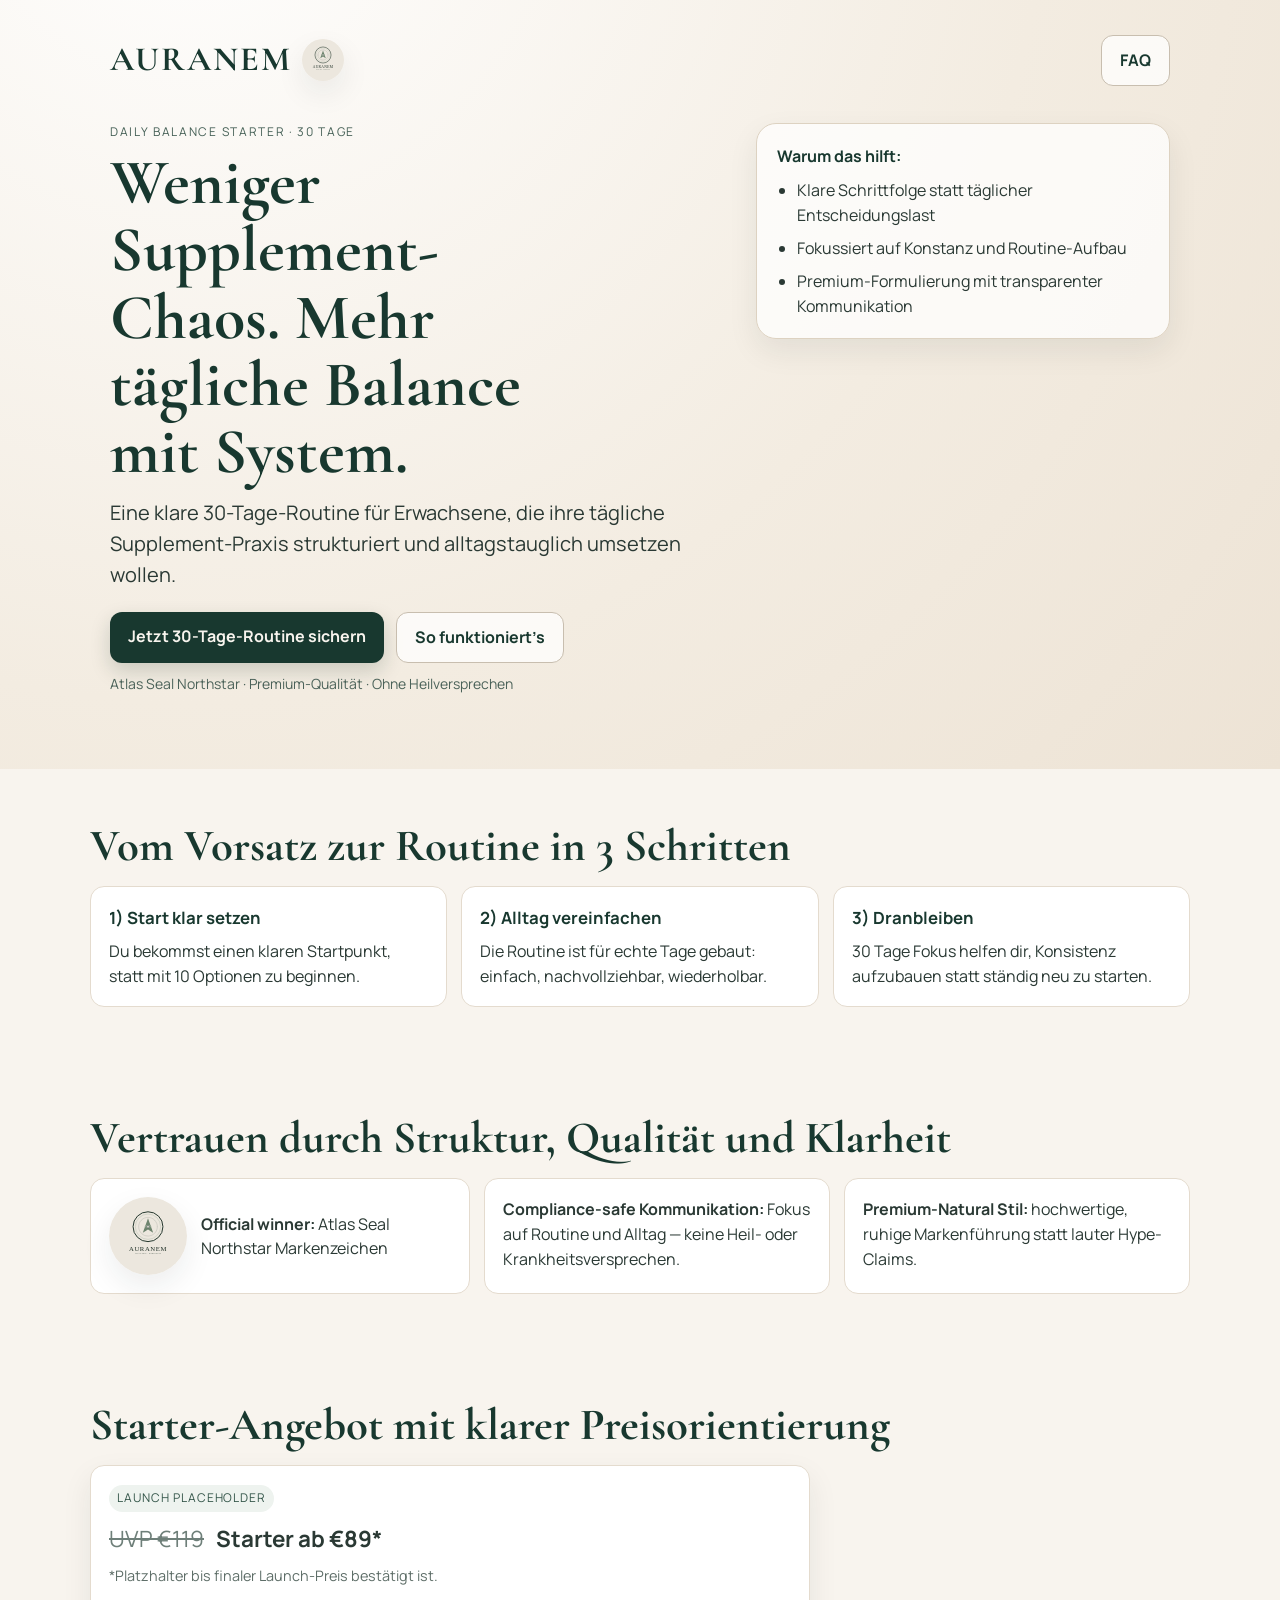
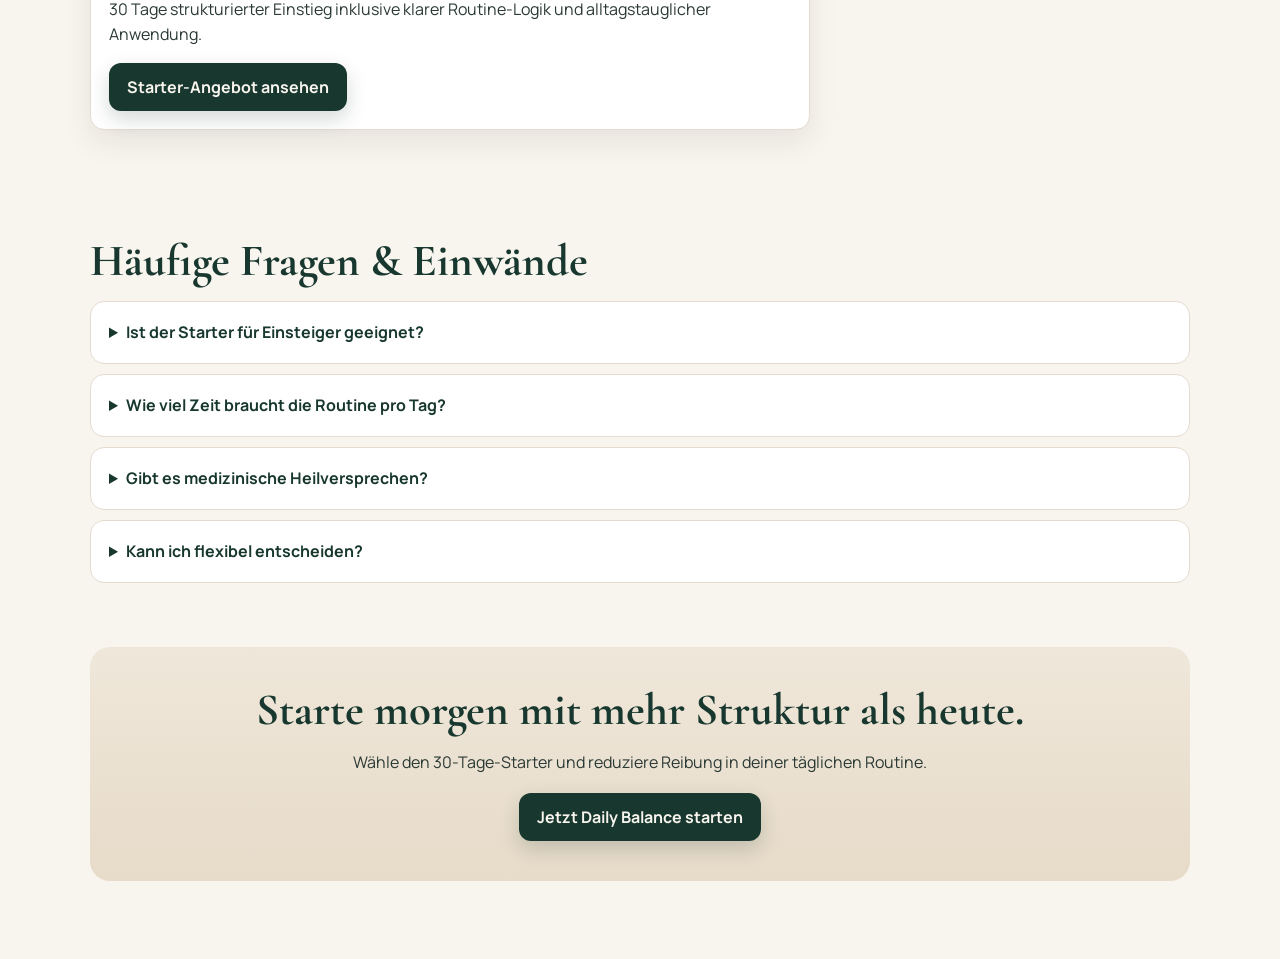
==== auranem/index.html @ 5d4969cb "AURANEM LP v2: conversion-focused redesign, analytics hooks, AB toggles" ====
<!doctype html>
<html lang="de">
<head>
  <meta charset="UTF-8" />
  <meta name="viewport" content="width=device-width, initial-scale=1.0" />
  <title>AURANEM — Daily Balance Starter</title>
  <meta name="description" content="AURANEM Daily Balance Starter: klare 30-Tage-Routine für mehr Konstanz im Alltag — ohne Supplement-Chaos." />
  <link rel="preconnect" href="https://fonts.googleapis.com">
  <link rel="preconnect" href="https://fonts.gstatic.com" crossorigin>
  <link href="https://fonts.googleapis.com/css2?family=Cormorant+Garamond:wght@600;700&family=Manrope:wght@400;500;600;700&display=swap" rel="stylesheet">
  <link rel="stylesheet" href="./styles.css" />
</head>
<body>
  <header class="hero">
    <nav class="nav wrap">
      <div class="brand-row">
        <div class="brand">AURANEM</div>
        <img src="./assets/atlas-seal-northstar.svg" alt="Atlas Seal Northstar Gewinnerlogo" class="winner-logo" width="42" height="42" loading="eager" />
      </div>
      <a class="btn btn-ghost" href="#faq" data-analytics="cta-secondary" data-cta-name="nav_faq">FAQ</a>
    </nav>

    <div class="wrap hero-grid">
      <div>
        <p class="eyebrow">Daily Balance Starter · 30 Tage</p>
        <h1 id="ab-headline">Weniger Supplement-Chaos. Mehr tägliche Balance mit System.</h1>
        <p class="sub">Eine klare 30-Tage-Routine für Erwachsene, die ihre tägliche Supplement-Praxis strukturiert und alltagstauglich umsetzen wollen.</p>

        <div class="cta-row">
          <a class="btn btn-primary" href="#offer" data-analytics="cta-primary" data-cta-name="hero_primary" id="ab-primary-cta">Jetzt 30-Tage-Routine sichern</a>
          <a class="btn btn-ghost" href="#how" data-analytics="cta-secondary" data-cta-name="hero_secondary">So funktioniert’s</a>
        </div>

        <p class="trust-line">Atlas Seal Northstar · Premium-Qualität · Ohne Heilversprechen</p>
      </div>

      <aside class="hero-proof-card">
        <p class="proof-kicker">Warum das hilft:</p>
        <ul>
          <li>Klare Schrittfolge statt täglicher Entscheidungslast</li>
          <li>Fokussiert auf Konstanz und Routine-Aufbau</li>
          <li>Premium-Formulierung mit transparenter Kommunikation</li>
        </ul>
      </aside>
    </div>
  </header>

  <main>
    <section class="section wrap" id="how">
      <h2>Vom Vorsatz zur Routine in 3 Schritten</h2>
      <div class="value-grid">
        <article class="value">
          <h3>1) Start klar setzen</h3>
          <p>Du bekommst einen klaren Startpunkt, statt mit 10 Optionen zu beginnen.</p>
        </article>
        <article class="value">
          <h3>2) Alltag vereinfachen</h3>
          <p>Die Routine ist für echte Tage gebaut: einfach, nachvollziehbar, wiederholbar.</p>
        </article>
        <article class="value">
          <h3>3) Dranbleiben</h3>
          <p>30 Tage Fokus helfen dir, Konsistenz aufzubauen statt ständig neu zu starten.</p>
        </article>
      </div>
    </section>

    <section class="section trust wrap" id="proof">
      <h2>Vertrauen durch Struktur, Qualität und Klarheit</h2>
      <div class="trust-grid">
        <article class="trust-item trust-item-logo">
          <img src="./assets/atlas-seal-northstar.svg" alt="Atlas Seal Northstar Gewinnerlogo" class="winner-logo large" width="78" height="78" loading="lazy" />
          <p><strong>Official winner:</strong> Atlas Seal Northstar Markenzeichen</p>
        </article>
        <article class="trust-item">
          <p><strong>Compliance-safe Kommunikation:</strong> Fokus auf Routine und Alltag — keine Heil- oder Krankheitsversprechen.</p>
        </article>
        <article class="trust-item">
          <p><strong>Premium-Natural Stil:</strong> hochwertige, ruhige Markenführung statt lauter Hype-Claims.</p>
        </article>
      </div>
    </section>

    <section class="section offer wrap" id="offer">
      <h2>Starter-Angebot mit klarer Preisorientierung</h2>
      <div class="offer-card">
        <p class="offer-badge">Launch Placeholder</p>
        <p class="offer-price"><span class="strike">UVP €119</span> <strong>Starter ab €89*</strong></p>
        <p class="offer-note">*Platzhalter bis finaler Launch-Preis bestätigt ist.</p>
        <p class="offer-copy">30 Tage strukturierter Einstieg inklusive klarer Routine-Logik und alltagstauglicher Anwendung.</p>
        <a class="btn btn-primary" href="#start" data-analytics="cta-primary" data-cta-name="offer_primary">Starter-Angebot ansehen</a>
      </div>
    </section>

    <section class="section faq wrap" id="faq">
      <h2>Häufige Fragen & Einwände</h2>
      <details data-analytics="faq-item" data-faq-id="einsteiger">
        <summary>Ist der Starter für Einsteiger geeignet?</summary>
        <p>Ja. Die Anwendung ist bewusst klar und ohne unnötige Komplexität aufgebaut.</p>
      </details>
      <details data-analytics="faq-item" data-faq-id="zeitaufwand">
        <summary>Wie viel Zeit braucht die Routine pro Tag?</summary>
        <p>Nur wenige Minuten. Der Fokus liegt auf einfacher Integration in den normalen Alltag.</p>
      </details>
      <details data-analytics="faq-item" data-faq-id="sicherheit">
        <summary>Gibt es medizinische Heilversprechen?</summary>
        <p>Nein. AURANEM kommuniziert verantwortungsvoll und macht keine Heil- oder Krankheitsclaims.</p>
      </details>
      <details data-analytics="faq-item" data-faq-id="kuendigung">
        <summary>Kann ich flexibel entscheiden?</summary>
        <p>Ja. Das Angebot ist transparent und auf informierte Entscheidungen ausgelegt.</p>
      </details>
    </section>

    <section class="section final wrap" id="start">
      <h2>Starte morgen mit mehr Struktur als heute.</h2>
      <p>Wähle den 30-Tage-Starter und reduziere Reibung in deiner täglichen Routine.</p>
      <a class="btn btn-primary" href="#" data-analytics="cta-primary" data-cta-name="final_primary" id="ab-final-cta">Jetzt Daily Balance starten</a>
    </section>
  </main>

  <a class="mobile-sticky-cta btn btn-primary" href="#offer" data-analytics="cta-primary" data-cta-name="mobile_sticky">Jetzt Starter sichern</a>

  <script src="./script.js"></script>
</body>
</html>
---- auranem/styles.css ----
:root {
  --forest: #18382f;
  --forest-deep: #112a23;
  --sage: #9ab4a5;
  --cream: #f8f4ee;
  --sand: #e8dfd1;
  --slate: #2a3934;
  --white: #ffffff;
  --radius-lg: 20px;
  --radius-md: 14px;
  --shadow-soft: 0 12px 30px rgba(21, 43, 36, 0.08);
}

* { box-sizing: border-box; }
body {
  margin: 0;
  font-family: Manrope, system-ui, sans-serif;
  color: var(--slate);
  background: var(--cream);
  line-height: 1.55;
}

.wrap { max-width: 1100px; margin: 0 auto; padding: 0 20px; }

.hero {
  background: radial-gradient(circle at 15% -20%, #ffffff 0%, #f3ece1 60%, #ede3d5 100%);
  padding: 24px 0 56px;
}

.nav {
  display: flex;
  justify-content: space-between;
  align-items: center;
  margin-bottom: 36px;
}

.brand-row { display: flex; align-items: center; gap: 10px; }
.brand {
  font-family: "Cormorant Garamond", serif;
  font-size: 34px;
  letter-spacing: 2px;
  color: var(--forest);
  font-weight: 700;
}
.winner-logo {
  width: 42px;
  height: 42px;
  object-fit: contain;
  border-radius: 999px;
  box-shadow: var(--shadow-soft);
}
.winner-logo.large { width: 78px; height: 78px; }

.hero-grid {
  display: grid;
  gap: 24px;
}

.eyebrow {
  font-size: 12px;
  letter-spacing: 0.14em;
  text-transform: uppercase;
  color: #456056;
  margin: 0 0 8px;
}

h1, h2 {
  font-family: "Cormorant Garamond", serif;
  color: var(--forest);
  line-height: 1.05;
}

h1 { font-size: clamp(2rem, 7.5vw, 4rem); margin: 0 0 12px; max-width: 16ch; }
h2 { font-size: clamp(1.9rem, 6vw, 2.8rem); margin: 0 0 16px; }

.sub { font-size: clamp(1rem, 2.5vw, 1.25rem); max-width: 64ch; margin: 0; }

.cta-row { display: flex; gap: 12px; flex-wrap: wrap; margin: 22px 0 10px; }

.btn {
  display: inline-block;
  text-decoration: none;
  padding: 12px 18px;
  border-radius: 12px;
  font-weight: 700;
  transition: transform .15s ease, box-shadow .15s ease;
}
.btn:hover { transform: translateY(-1px); }
.btn-primary {
  background: var(--forest);
  color: var(--cream);
  box-shadow: 0 8px 20px rgba(17, 42, 35, .18);
}
.btn-primary:hover { background: var(--forest-deep); }
.btn-ghost {
  border: 1px solid #c8beaf;
  background: rgba(255,255,255,.75);
  color: var(--forest);
}

.trust-line { font-size: 14px; color: #4b6259; margin: 10px 0 0; }

.hero-proof-card {
  background: rgba(255,255,255,.75);
  border: 1px solid #ddd2c1;
  border-radius: var(--radius-lg);
  padding: 20px;
  box-shadow: var(--shadow-soft);
}
.hero-proof-card ul { margin: 0; padding-left: 20px; display: grid; gap: 8px; }
.proof-kicker { font-weight: 700; margin: 0 0 10px; color: var(--forest); }

.section { padding: 54px 0; }
.value-grid, .trust-grid { display: grid; gap: 14px; }

.value, .trust-item, .offer-card, details {
  background: var(--white);
  border: 1px solid #e4dbce;
  border-radius: var(--radius-md);
  padding: 18px;
}

.value h3 { margin: 0 0 8px; color: var(--forest); font-size: 1.05rem; }
.value p, .trust-item p { margin: 0; }

.trust-item-logo { display: flex; align-items: center; gap: 14px; }

.offer-card { max-width: 720px; box-shadow: var(--shadow-soft); }
.offer-badge {
  margin: 0 0 10px;
  display: inline-block;
  font-size: 12px;
  text-transform: uppercase;
  letter-spacing: .08em;
  padding: 4px 8px;
  border-radius: 999px;
  background: #eef3ef;
  color: #335549;
}
.offer-price { font-size: 1.4rem; margin: 0 0 8px; }
.strike { text-decoration: line-through; color: #6e7f79; margin-right: 8px; }
.offer-note { margin: 0 0 10px; font-size: .9rem; color: #5e6e68; }
.offer-copy { margin: 0 0 16px; }

.faq details { margin-bottom: 10px; }
summary { cursor: pointer; font-weight: 700; color: var(--forest); }

.final {
  background: linear-gradient(180deg, #efe7da, #e7dbc9);
  border-radius: var(--radius-lg);
  margin-bottom: 78px;
  text-align: center;
  padding: 40px 20px;
}
.final p { margin: 0 0 18px; }

.mobile-sticky-cta {
  position: fixed;
  left: 12px;
  right: 12px;
  bottom: 12px;
  text-align: center;
  z-index: 40;
}

@media (min-width: 920px) {
  .hero { padding: 34px 0 74px; }
  .hero-grid { grid-template-columns: 1.2fr .8fr; align-items: start; }
  .value-grid { grid-template-columns: repeat(3, 1fr); }
  .trust-grid { grid-template-columns: 1.1fr 1fr 1fr; }
  .mobile-sticky-cta { display: none; }
}
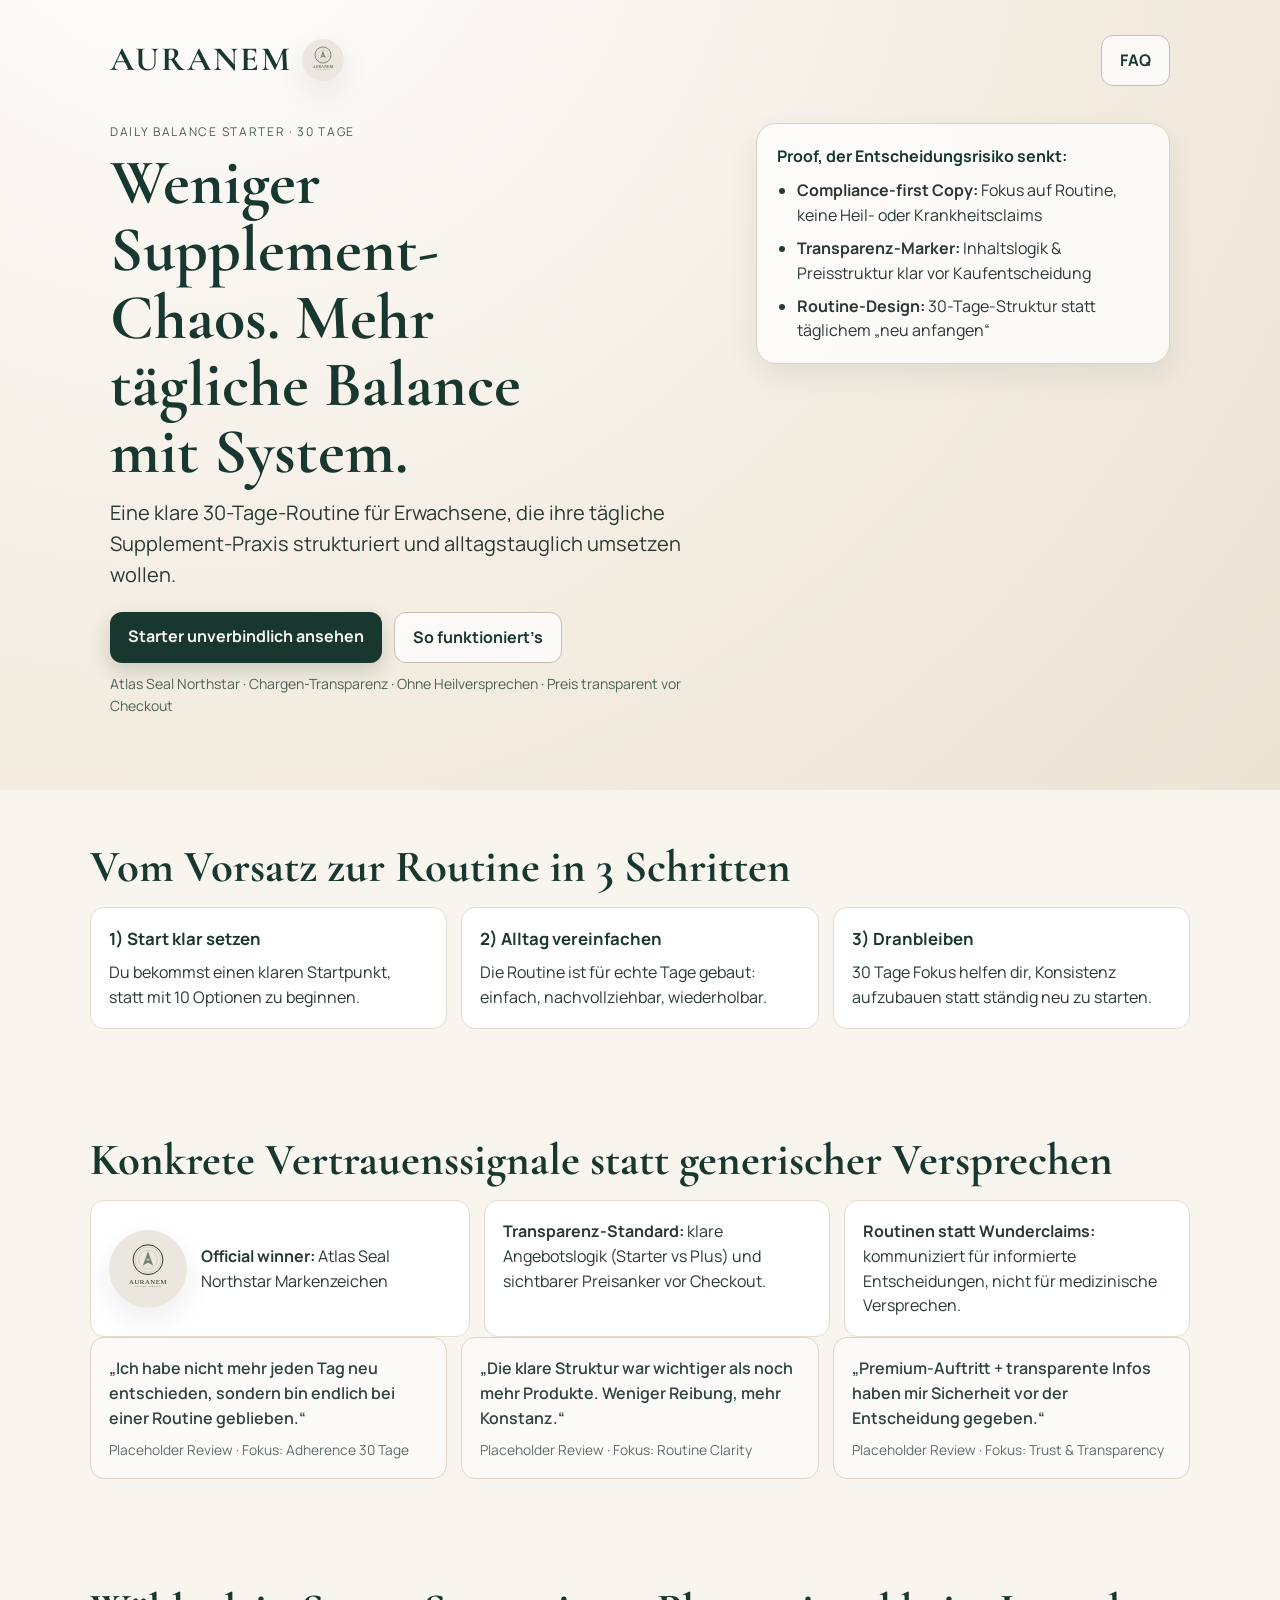
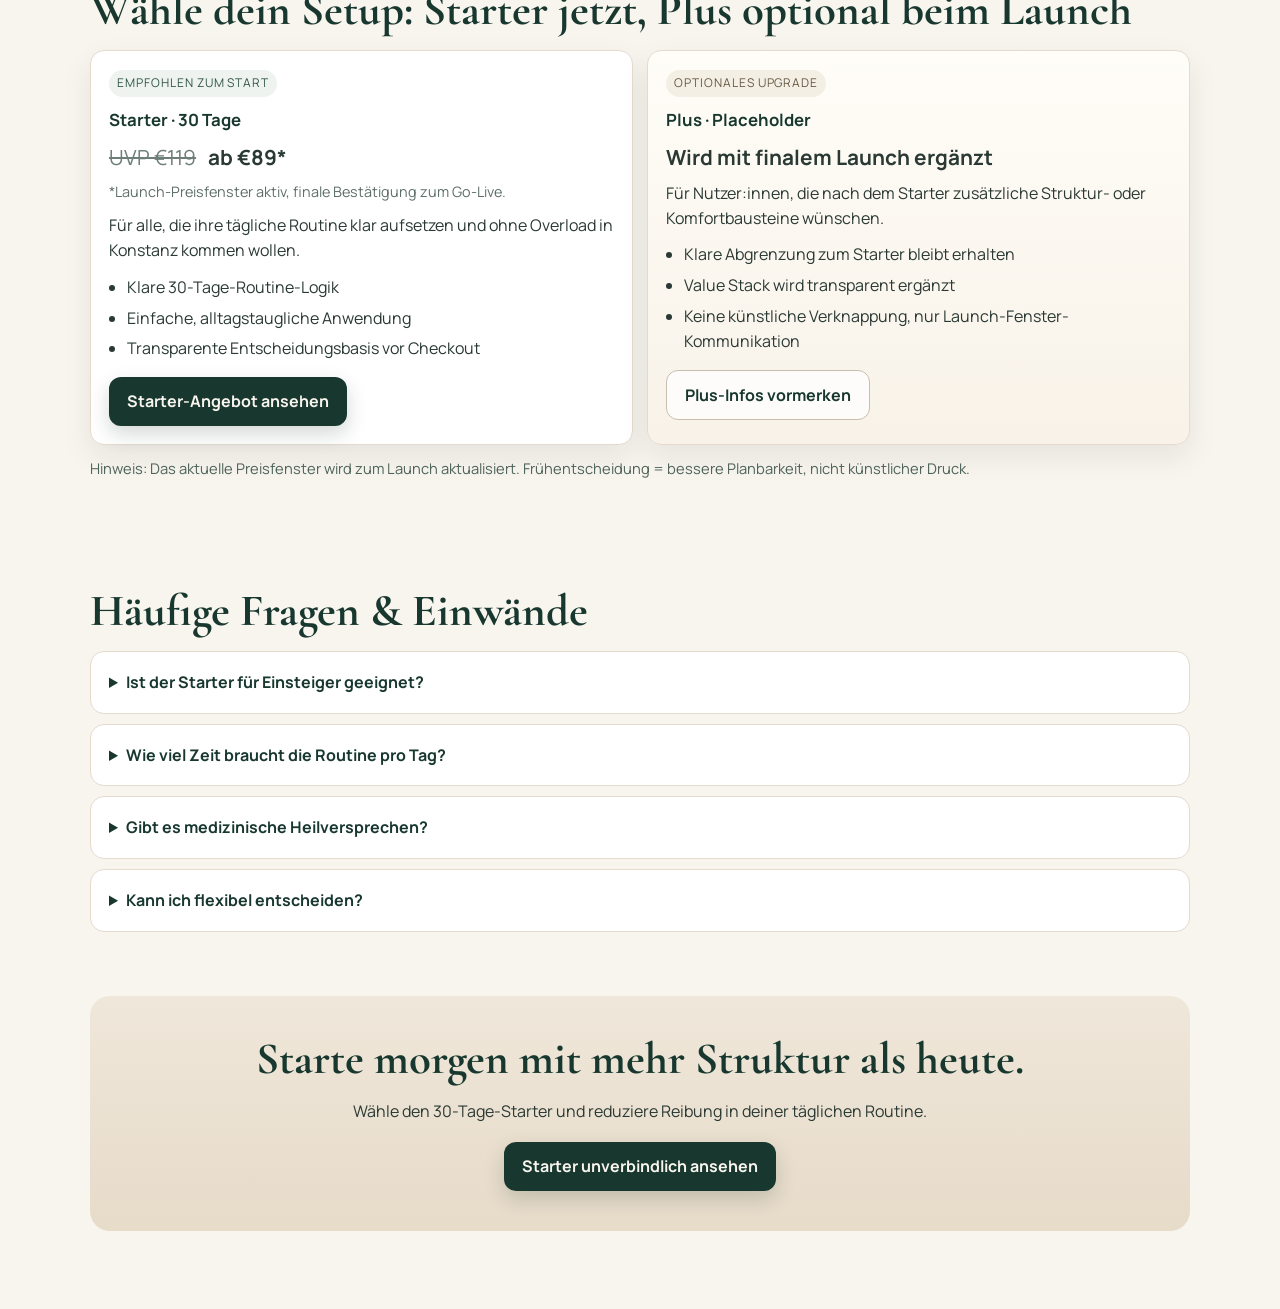
==== commit b145662b: "feat(auranem): landing page v2.1 CRO pass with proof/offer/angle matching" ====
--- a/auranem/index.html
+++ b/auranem/index.html
@@ -22,24 +22,24 @@
 
     <div class="wrap hero-grid">
       <div>
-        <p class="eyebrow">Daily Balance Starter · 30 Tage</p>
+        <p class="eyebrow" id="ab-eyebrow">Daily Balance Starter · 30 Tage</p>
         <h1 id="ab-headline">Weniger Supplement-Chaos. Mehr tägliche Balance mit System.</h1>
-        <p class="sub">Eine klare 30-Tage-Routine für Erwachsene, die ihre tägliche Supplement-Praxis strukturiert und alltagstauglich umsetzen wollen.</p>
+        <p class="sub" id="ab-subcopy">Eine klare 30-Tage-Routine für Erwachsene, die ihre tägliche Supplement-Praxis strukturiert und alltagstauglich umsetzen wollen.</p>
 
         <div class="cta-row">
-          <a class="btn btn-primary" href="#offer" data-analytics="cta-primary" data-cta-name="hero_primary" id="ab-primary-cta">Jetzt 30-Tage-Routine sichern</a>
+          <a class="btn btn-primary" href="#offer" data-analytics="cta-primary" data-cta-name="hero_primary" id="ab-primary-cta">Starter unverbindlich ansehen</a>
           <a class="btn btn-ghost" href="#how" data-analytics="cta-secondary" data-cta-name="hero_secondary">So funktioniert’s</a>
         </div>
 
-        <p class="trust-line">Atlas Seal Northstar · Premium-Qualität · Ohne Heilversprechen</p>
+        <p class="trust-line">Atlas Seal Northstar · Chargen-Transparenz · Ohne Heilversprechen · Preis transparent vor Checkout</p>
       </div>
 
       <aside class="hero-proof-card">
-        <p class="proof-kicker">Warum das hilft:</p>
+        <p class="proof-kicker">Proof, der Entscheidungsrisiko senkt:</p>
         <ul>
-          <li>Klare Schrittfolge statt täglicher Entscheidungslast</li>
-          <li>Fokussiert auf Konstanz und Routine-Aufbau</li>
-          <li>Premium-Formulierung mit transparenter Kommunikation</li>
+          <li><strong>Compliance-first Copy:</strong> Fokus auf Routine, keine Heil- oder Krankheitsclaims</li>
+          <li><strong>Transparenz-Marker:</strong> Inhaltslogik & Preisstruktur klar vor Kaufentscheidung</li>
+          <li><strong>Routine-Design:</strong> 30-Tage-Struktur statt täglichem „neu anfangen“</li>
         </ul>
       </aside>
     </div>
@@ -65,30 +65,67 @@
     </section>
 
     <section class="section trust wrap" id="proof">
-      <h2>Vertrauen durch Struktur, Qualität und Klarheit</h2>
+      <h2>Konkrete Vertrauenssignale statt generischer Versprechen</h2>
       <div class="trust-grid">
         <article class="trust-item trust-item-logo">
           <img src="./assets/atlas-seal-northstar.svg" alt="Atlas Seal Northstar Gewinnerlogo" class="winner-logo large" width="78" height="78" loading="lazy" />
           <p><strong>Official winner:</strong> Atlas Seal Northstar Markenzeichen</p>
         </article>
         <article class="trust-item">
-          <p><strong>Compliance-safe Kommunikation:</strong> Fokus auf Routine und Alltag — keine Heil- oder Krankheitsversprechen.</p>
+          <p><strong>Transparenz-Standard:</strong> klare Angebotslogik (Starter vs Plus) und sichtbarer Preisanker vor Checkout.</p>
         </article>
         <article class="trust-item">
-          <p><strong>Premium-Natural Stil:</strong> hochwertige, ruhige Markenführung statt lauter Hype-Claims.</p>
+          <p><strong>Routinen statt Wunderclaims:</strong> kommuniziert für informierte Entscheidungen, nicht für medizinische Versprechen.</p>
+        </article>
+      </div>
+
+      <div class="quote-grid" aria-label="Social Proof Placeholder">
+        <article class="quote-card">
+          <p class="quote">„Ich habe nicht mehr jeden Tag neu entschieden, sondern bin endlich bei einer Routine geblieben.“</p>
+          <p class="quote-meta">Placeholder Review · Fokus: Adherence 30 Tage</p>
+        </article>
+        <article class="quote-card">
+          <p class="quote">„Die klare Struktur war wichtiger als noch mehr Produkte. Weniger Reibung, mehr Konstanz.“</p>
+          <p class="quote-meta">Placeholder Review · Fokus: Routine Clarity</p>
+        </article>
+        <article class="quote-card">
+          <p class="quote">„Premium-Auftritt + transparente Infos haben mir Sicherheit vor der Entscheidung gegeben.“</p>
+          <p class="quote-meta">Placeholder Review · Fokus: Trust & Transparency</p>
         </article>
       </div>
     </section>
 
     <section class="section offer wrap" id="offer">
-      <h2>Starter-Angebot mit klarer Preisorientierung</h2>
-      <div class="offer-card">
-        <p class="offer-badge">Launch Placeholder</p>
-        <p class="offer-price"><span class="strike">UVP €119</span> <strong>Starter ab €89*</strong></p>
-        <p class="offer-note">*Platzhalter bis finaler Launch-Preis bestätigt ist.</p>
-        <p class="offer-copy">30 Tage strukturierter Einstieg inklusive klarer Routine-Logik und alltagstauglicher Anwendung.</p>
-        <a class="btn btn-primary" href="#start" data-analytics="cta-primary" data-cta-name="offer_primary">Starter-Angebot ansehen</a>
+      <h2>Wähle dein Setup: Starter jetzt, Plus optional beim Launch</h2>
+      <div class="offer-split">
+        <article class="offer-card">
+          <p class="offer-badge">Empfohlen zum Start</p>
+          <h3>Starter · 30 Tage</h3>
+          <p class="offer-price"><span class="strike">UVP €119</span> <strong>ab €89*</strong></p>
+          <p class="offer-note">*Launch-Preisfenster aktiv, finale Bestätigung zum Go-Live.</p>
+          <p class="offer-copy">Für alle, die ihre tägliche Routine klar aufsetzen und ohne Overload in Konstanz kommen wollen.</p>
+          <ul class="offer-list">
+            <li>Klare 30-Tage-Routine-Logik</li>
+            <li>Einfache, alltagstaugliche Anwendung</li>
+            <li>Transparente Entscheidungsbasis vor Checkout</li>
+          </ul>
+          <a class="btn btn-primary" href="#start" data-analytics="cta-primary" data-cta-name="offer_primary">Starter-Angebot ansehen</a>
+        </article>
+
+        <article class="offer-card plus-placeholder">
+          <p class="offer-badge offer-badge-soft">Optionales Upgrade</p>
+          <h3>Plus · Placeholder</h3>
+          <p class="offer-price"><strong>Wird mit finalem Launch ergänzt</strong></p>
+          <p class="offer-copy">Für Nutzer:innen, die nach dem Starter zusätzliche Struktur- oder Komfortbausteine wünschen.</p>
+          <ul class="offer-list">
+            <li>Klare Abgrenzung zum Starter bleibt erhalten</li>
+            <li>Value Stack wird transparent ergänzt</li>
+            <li>Keine künstliche Verknappung, nur Launch-Fenster-Kommunikation</li>
+          </ul>
+          <a class="btn btn-ghost" href="#faq" data-analytics="cta-secondary" data-cta-name="offer_plus_info">Plus-Infos vormerken</a>
+        </article>
       </div>
+      <p class="offer-urgency">Hinweis: Das aktuelle Preisfenster wird zum Launch aktualisiert. Frühentscheidung = bessere Planbarkeit, nicht künstlicher Druck.</p>
     </section>
 
     <section class="section faq wrap" id="faq">
@@ -114,11 +151,11 @@
     <section class="section final wrap" id="start">
       <h2>Starte morgen mit mehr Struktur als heute.</h2>
       <p>Wähle den 30-Tage-Starter und reduziere Reibung in deiner täglichen Routine.</p>
-      <a class="btn btn-primary" href="#" data-analytics="cta-primary" data-cta-name="final_primary" id="ab-final-cta">Jetzt Daily Balance starten</a>
+      <a class="btn btn-primary" href="#offer" data-analytics="cta-primary" data-cta-name="final_primary" id="ab-final-cta">Starter unverbindlich ansehen</a>
     </section>
   </main>
 
-  <a class="mobile-sticky-cta btn btn-primary" href="#offer" data-analytics="cta-primary" data-cta-name="mobile_sticky">Jetzt Starter sichern</a>
+  <a class="mobile-sticky-cta btn btn-primary" href="#offer" data-analytics="cta-primary" data-cta-name="mobile_sticky" id="ab-mobile-cta">Jetzt Starter sichern</a>
 
   <script src="./script.js"></script>
 </body>
--- a/auranem/styles.css
+++ b/auranem/styles.css
@@ -111,21 +111,39 @@
 .proof-kicker { font-weight: 700; margin: 0 0 10px; color: var(--forest); }
 
 .section { padding: 54px 0; }
-.value-grid, .trust-grid { display: grid; gap: 14px; }
-
-.value, .trust-item, .offer-card, details {
+.value-grid, .trust-grid, .quote-grid, .offer-split { display: grid; gap: 14px; }
+
+.value, .trust-item, .offer-card, details, .quote-card {
   background: var(--white);
   border: 1px solid #e4dbce;
   border-radius: var(--radius-md);
   padding: 18px;
 }
 
-.value h3 { margin: 0 0 8px; color: var(--forest); font-size: 1.05rem; }
+.value h3, .offer-card h3 { margin: 0 0 8px; color: var(--forest); font-size: 1.05rem; }
 .value p, .trust-item p { margin: 0; }
 
 .trust-item-logo { display: flex; align-items: center; gap: 14px; }
 
-.offer-card { max-width: 720px; box-shadow: var(--shadow-soft); }
+.quote-card {
+  background: #fcfaf6;
+  border-color: #ded5c8;
+}
+.quote {
+  margin: 0 0 8px;
+  color: #2e443d;
+  font-weight: 600;
+}
+.quote-meta {
+  margin: 0;
+  font-size: .86rem;
+  color: #5c7068;
+}
+
+.offer-card { box-shadow: var(--shadow-soft); }
+.plus-placeholder {
+  background: linear-gradient(180deg, #fffdf8, #f8f2e8);
+}
 .offer-badge {
   margin: 0 0 10px;
   display: inline-block;
@@ -137,10 +155,25 @@
   background: #eef3ef;
   color: #335549;
 }
-.offer-price { font-size: 1.4rem; margin: 0 0 8px; }
+.offer-badge-soft {
+  background: #f4efe5;
+  color: #665944;
+}
+.offer-price { font-size: 1.3rem; margin: 0 0 8px; }
 .strike { text-decoration: line-through; color: #6e7f79; margin-right: 8px; }
 .offer-note { margin: 0 0 10px; font-size: .9rem; color: #5e6e68; }
-.offer-copy { margin: 0 0 16px; }
+.offer-copy { margin: 0 0 12px; }
+.offer-list {
+  margin: 0 0 16px;
+  padding-left: 18px;
+  display: grid;
+  gap: 6px;
+}
+.offer-urgency {
+  margin: 12px 0 0;
+  font-size: .92rem;
+  color: #4d635a;
+}
 
 .faq details { margin-bottom: 10px; }
 summary { cursor: pointer; font-weight: 700; color: var(--forest); }
@@ -168,5 +201,7 @@
   .hero-grid { grid-template-columns: 1.2fr .8fr; align-items: start; }
   .value-grid { grid-template-columns: repeat(3, 1fr); }
   .trust-grid { grid-template-columns: 1.1fr 1fr 1fr; }
+  .quote-grid { grid-template-columns: repeat(3, 1fr); }
+  .offer-split { grid-template-columns: 1fr 1fr; }
   .mobile-sticky-cta { display: none; }
 }
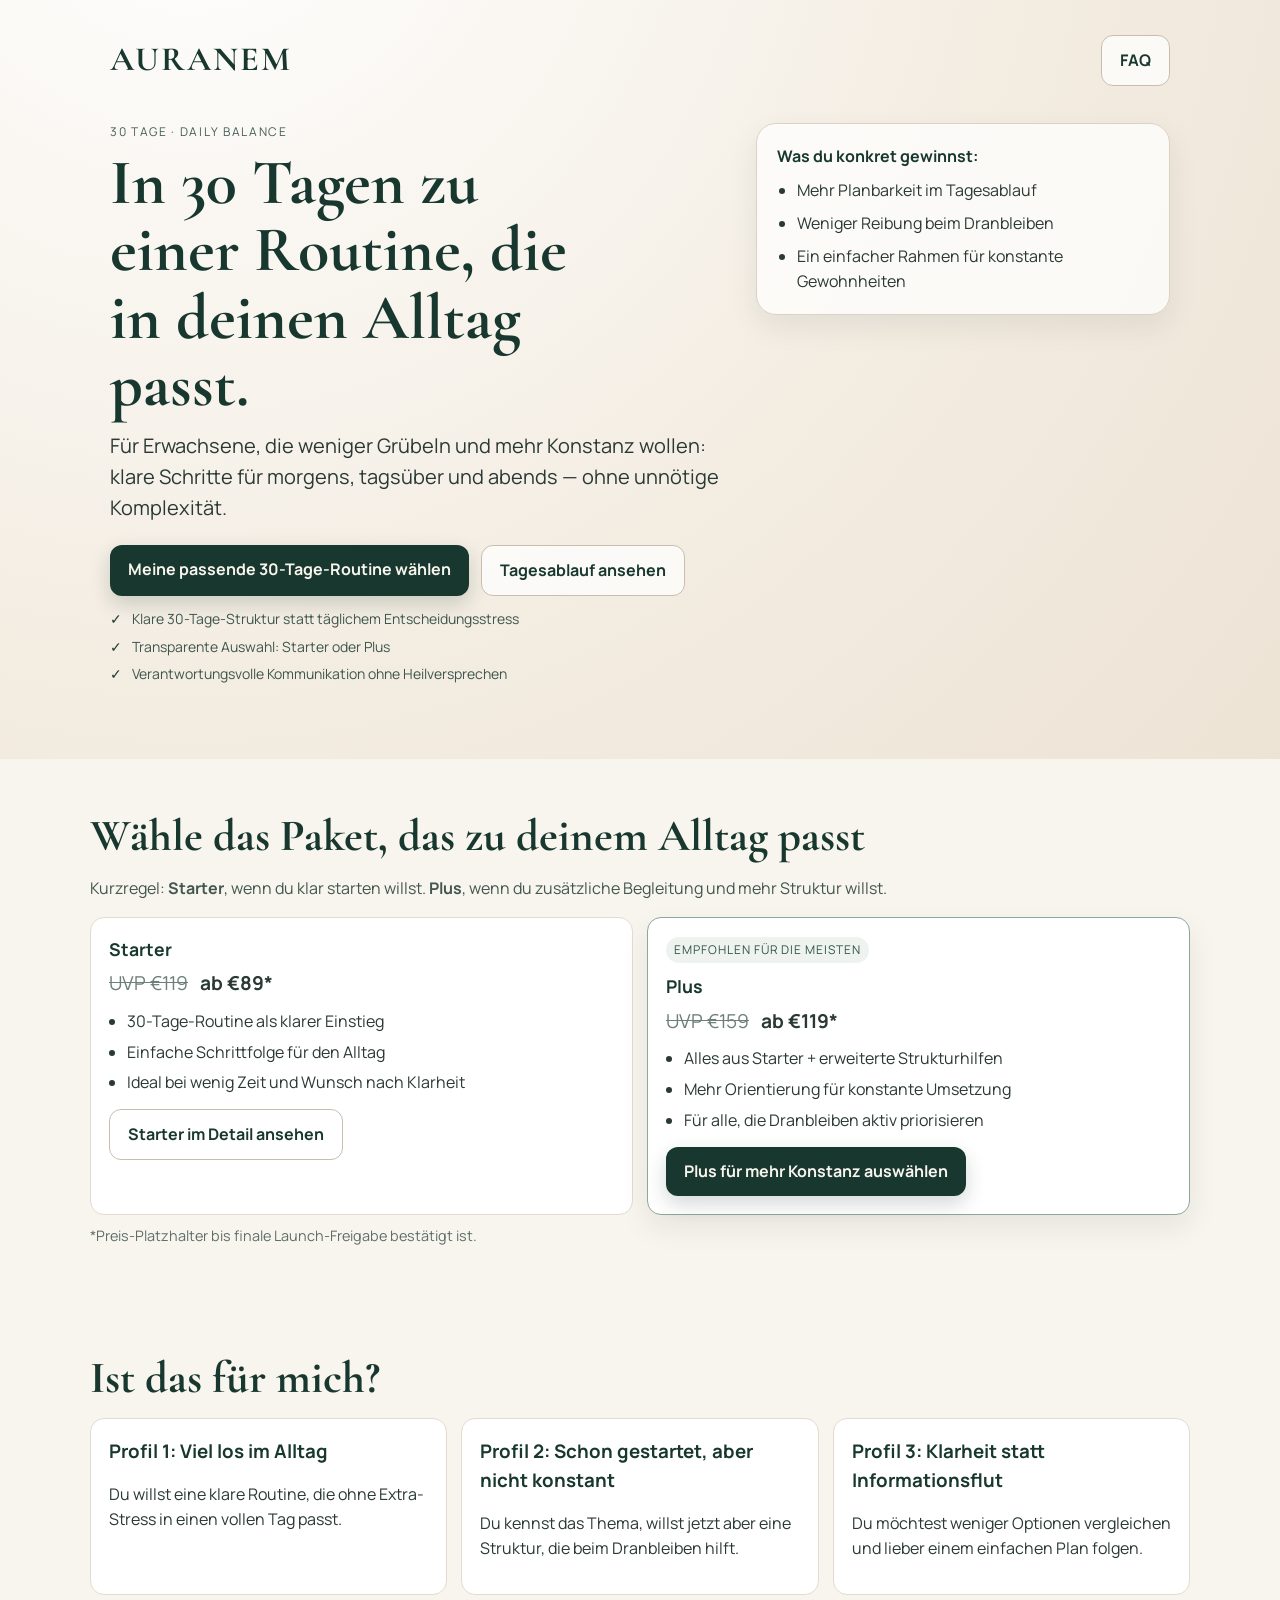
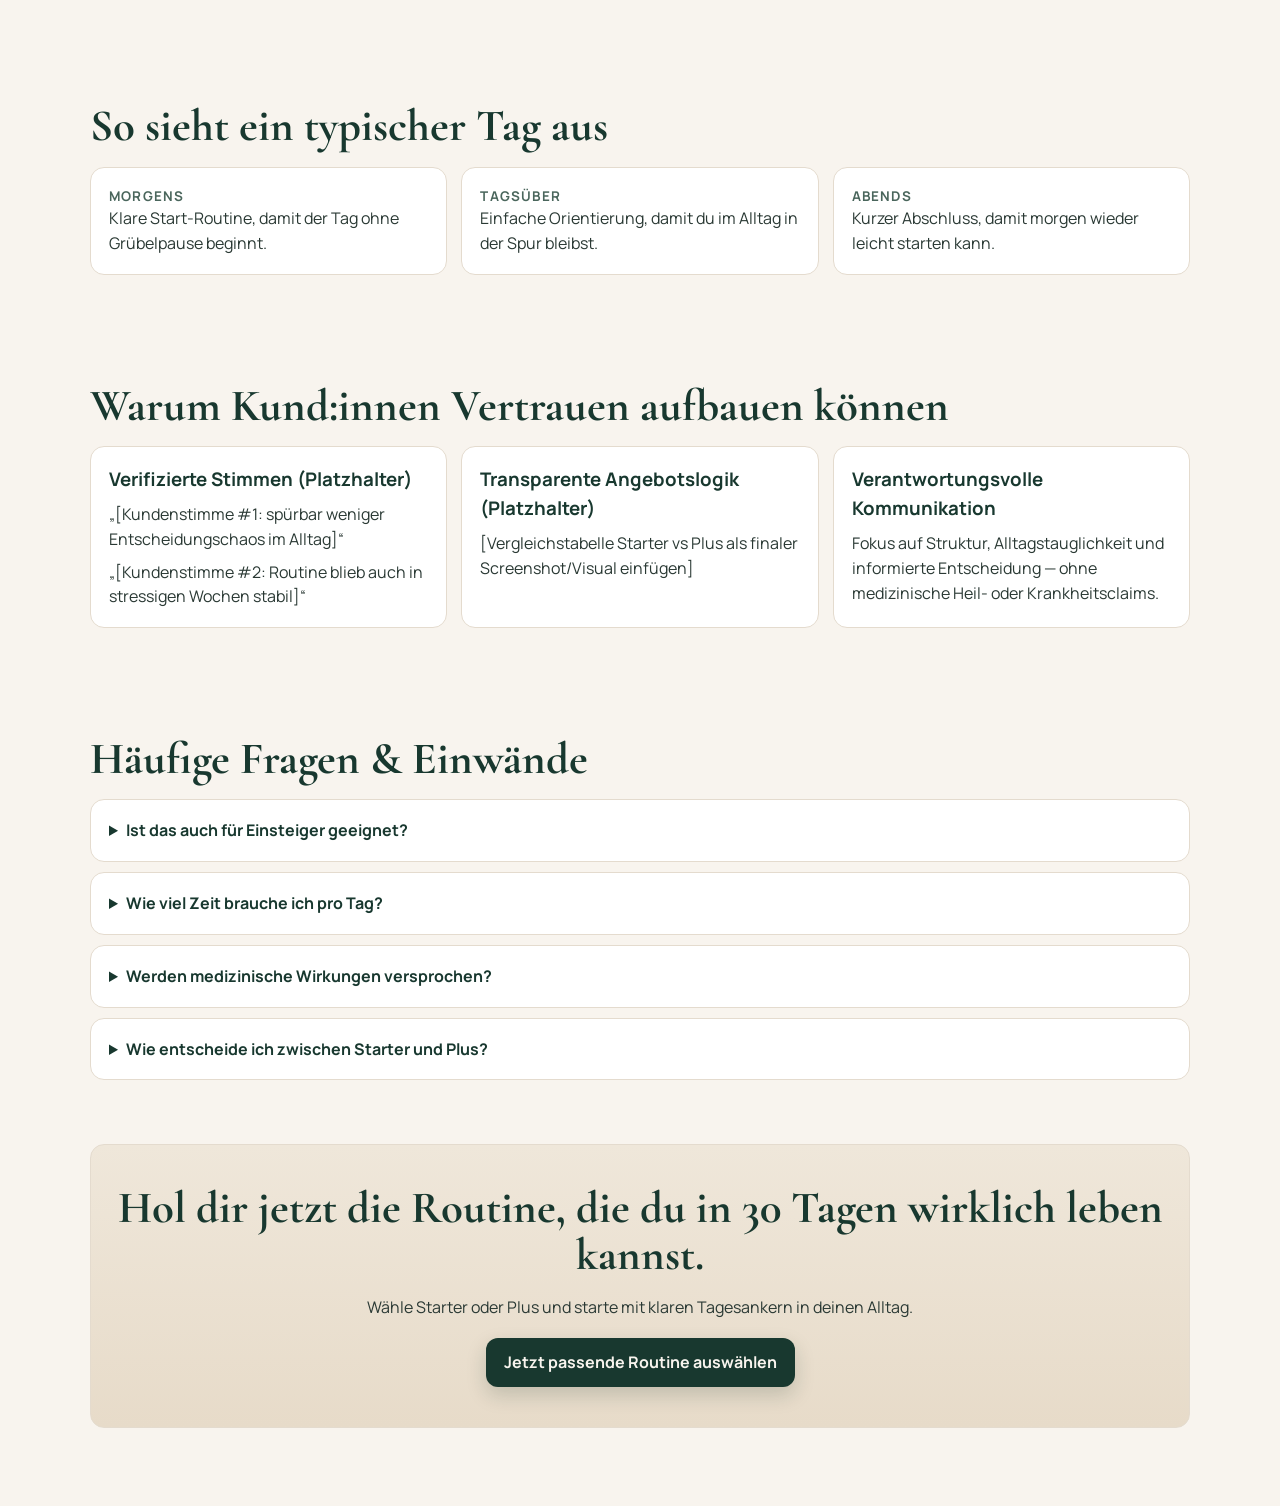
==== commit 71027934: "AURANEM LP v2.2 customer magnet pass" ====
--- a/auranem/index.html
+++ b/auranem/index.html
@@ -3,8 +3,8 @@
 <head>
   <meta charset="UTF-8" />
   <meta name="viewport" content="width=device-width, initial-scale=1.0" />
-  <title>AURANEM — Daily Balance Starter</title>
-  <meta name="description" content="AURANEM Daily Balance Starter: klare 30-Tage-Routine für mehr Konstanz im Alltag — ohne Supplement-Chaos." />
+  <title>AURANEM — 30-Tage Daily Balance</title>
+  <meta name="description" content="AURANEM 30-Tage Daily Balance: klare Routine für mehr Konstanz im Alltag — einfach umzusetzen, transparent erklärt." />
   <link rel="preconnect" href="https://fonts.googleapis.com">
   <link rel="preconnect" href="https://fonts.gstatic.com" crossorigin>
   <link href="https://fonts.googleapis.com/css2?family=Cormorant+Garamond:wght@600;700&family=Manrope:wght@400;500;600;700&display=swap" rel="stylesheet">
@@ -15,147 +15,153 @@
     <nav class="nav wrap">
       <div class="brand-row">
         <div class="brand">AURANEM</div>
-        <img src="./assets/atlas-seal-northstar.svg" alt="Atlas Seal Northstar Gewinnerlogo" class="winner-logo" width="42" height="42" loading="eager" />
       </div>
       <a class="btn btn-ghost" href="#faq" data-analytics="cta-secondary" data-cta-name="nav_faq">FAQ</a>
     </nav>
 
     <div class="wrap hero-grid">
       <div>
-        <p class="eyebrow" id="ab-eyebrow">Daily Balance Starter · 30 Tage</p>
-        <h1 id="ab-headline">Weniger Supplement-Chaos. Mehr tägliche Balance mit System.</h1>
-        <p class="sub" id="ab-subcopy">Eine klare 30-Tage-Routine für Erwachsene, die ihre tägliche Supplement-Praxis strukturiert und alltagstauglich umsetzen wollen.</p>
+        <p class="eyebrow">30 Tage · Daily Balance</p>
+        <h1 id="ab-headline">In 30 Tagen zu einer Routine, die in deinen Alltag passt.</h1>
+        <p class="sub">Für Erwachsene, die weniger Grübeln und mehr Konstanz wollen: klare Schritte für morgens, tagsüber und abends — ohne unnötige Komplexität.</p>
 
         <div class="cta-row">
-          <a class="btn btn-primary" href="#offer" data-analytics="cta-primary" data-cta-name="hero_primary" id="ab-primary-cta">Starter unverbindlich ansehen</a>
-          <a class="btn btn-ghost" href="#how" data-analytics="cta-secondary" data-cta-name="hero_secondary">So funktioniert’s</a>
+          <a class="btn btn-primary" href="#offer" data-analytics="cta-primary" data-cta-name="hero_primary" id="ab-primary-cta">Meine passende 30-Tage-Routine wählen</a>
+          <a class="btn btn-ghost" href="#routine" data-analytics="cta-secondary" data-cta-name="hero_secondary">Tagesablauf ansehen</a>
         </div>
 
-        <p class="trust-line">Atlas Seal Northstar · Chargen-Transparenz · Ohne Heilversprechen · Preis transparent vor Checkout</p>
+        <ul class="trust-points" aria-label="Orientierungspunkte">
+          <li>Klare 30-Tage-Struktur statt täglichem Entscheidungsstress</li>
+          <li>Transparente Auswahl: Starter oder Plus</li>
+          <li>Verantwortungsvolle Kommunikation ohne Heilversprechen</li>
+        </ul>
       </div>
 
       <aside class="hero-proof-card">
-        <p class="proof-kicker">Proof, der Entscheidungsrisiko senkt:</p>
+        <p class="proof-kicker">Was du konkret gewinnst:</p>
         <ul>
-          <li><strong>Compliance-first Copy:</strong> Fokus auf Routine, keine Heil- oder Krankheitsclaims</li>
-          <li><strong>Transparenz-Marker:</strong> Inhaltslogik & Preisstruktur klar vor Kaufentscheidung</li>
-          <li><strong>Routine-Design:</strong> 30-Tage-Struktur statt täglichem „neu anfangen“</li>
+          <li>Mehr Planbarkeit im Tagesablauf</li>
+          <li>Weniger Reibung beim Dranbleiben</li>
+          <li>Ein einfacher Rahmen für konstante Gewohnheiten</li>
         </ul>
       </aside>
     </div>
   </header>
 
   <main>
-    <section class="section wrap" id="how">
-      <h2>Vom Vorsatz zur Routine in 3 Schritten</h2>
-      <div class="value-grid">
-        <article class="value">
-          <h3>1) Start klar setzen</h3>
-          <p>Du bekommst einen klaren Startpunkt, statt mit 10 Optionen zu beginnen.</p>
+    <section class="section wrap" id="offer">
+      <h2>Wähle das Paket, das zu deinem Alltag passt</h2>
+      <p class="section-sub">Kurzregel: <strong>Starter</strong>, wenn du klar starten willst. <strong>Plus</strong>, wenn du zusätzliche Begleitung und mehr Struktur willst.</p>
+      <div class="offer-compare" aria-label="Angebotsvergleich Starter vs Plus">
+        <article class="offer-tier">
+          <p class="tier-name">Starter</p>
+          <p class="tier-price"><span class="strike">UVP €119</span> <strong>ab €89*</strong></p>
+          <ul>
+            <li>30-Tage-Routine als klarer Einstieg</li>
+            <li>Einfache Schrittfolge für den Alltag</li>
+            <li>Ideal bei wenig Zeit und Wunsch nach Klarheit</li>
+          </ul>
+          <a class="btn btn-ghost" href="#start" data-analytics="cta-secondary" data-cta-name="offer_starter_secondary">Starter im Detail ansehen</a>
         </article>
-        <article class="value">
-          <h3>2) Alltag vereinfachen</h3>
-          <p>Die Routine ist für echte Tage gebaut: einfach, nachvollziehbar, wiederholbar.</p>
+
+        <article class="offer-tier tier-recommended">
+          <p class="offer-badge">Empfohlen für die meisten</p>
+          <p class="tier-name">Plus</p>
+          <p class="tier-price"><span class="strike">UVP €159</span> <strong>ab €119*</strong></p>
+          <ul>
+            <li>Alles aus Starter + erweiterte Strukturhilfen</li>
+            <li>Mehr Orientierung für konstante Umsetzung</li>
+            <li>Für alle, die Dranbleiben aktiv priorisieren</li>
+          </ul>
+          <a class="btn btn-primary" href="#start" data-analytics="cta-primary" data-cta-name="offer_plus_primary">Plus für mehr Konstanz auswählen</a>
         </article>
-        <article class="value">
-          <h3>3) Dranbleiben</h3>
-          <p>30 Tage Fokus helfen dir, Konsistenz aufzubauen statt ständig neu zu starten.</p>
+      </div>
+      <p class="offer-note">*Preis-Platzhalter bis finale Launch-Freigabe bestätigt ist.</p>
+    </section>
+
+    <section class="section wrap" id="fit">
+      <h2>Ist das für mich?</h2>
+      <div class="fit-grid">
+        <article class="fit-card">
+          <h3>Profil 1: Viel los im Alltag</h3>
+          <p>Du willst eine klare Routine, die ohne Extra-Stress in einen vollen Tag passt.</p>
+        </article>
+        <article class="fit-card">
+          <h3>Profil 2: Schon gestartet, aber nicht konstant</h3>
+          <p>Du kennst das Thema, willst jetzt aber eine Struktur, die beim Dranbleiben hilft.</p>
+        </article>
+        <article class="fit-card">
+          <h3>Profil 3: Klarheit statt Informationsflut</h3>
+          <p>Du möchtest weniger Optionen vergleichen und lieber einem einfachen Plan folgen.</p>
+        </article>
+      </div>
+    </section>
+
+    <section class="section wrap" id="routine">
+      <h2>So sieht ein typischer Tag aus</h2>
+      <div class="timeline">
+        <article class="time-block">
+          <p class="time-label">Morgens</p>
+          <p>Klare Start-Routine, damit der Tag ohne Grübelpause beginnt.</p>
+        </article>
+        <article class="time-block">
+          <p class="time-label">Tagsüber</p>
+          <p>Einfache Orientierung, damit du im Alltag in der Spur bleibst.</p>
+        </article>
+        <article class="time-block">
+          <p class="time-label">Abends</p>
+          <p>Kurzer Abschluss, damit morgen wieder leicht starten kann.</p>
         </article>
       </div>
     </section>
 
     <section class="section trust wrap" id="proof">
-      <h2>Konkrete Vertrauenssignale statt generischer Versprechen</h2>
-      <div class="trust-grid">
-        <article class="trust-item trust-item-logo">
-          <img src="./assets/atlas-seal-northstar.svg" alt="Atlas Seal Northstar Gewinnerlogo" class="winner-logo large" width="78" height="78" loading="lazy" />
-          <p><strong>Official winner:</strong> Atlas Seal Northstar Markenzeichen</p>
+      <h2>Warum Kund:innen Vertrauen aufbauen können</h2>
+      <div class="proof-grid">
+        <article class="proof-item">
+          <h3>Verifizierte Stimmen (Platzhalter)</h3>
+          <p>„[Kundenstimme #1: spürbar weniger Entscheidungschaos im Alltag]“</p>
+          <p>„[Kundenstimme #2: Routine blieb auch in stressigen Wochen stabil]“</p>
         </article>
-        <article class="trust-item">
-          <p><strong>Transparenz-Standard:</strong> klare Angebotslogik (Starter vs Plus) und sichtbarer Preisanker vor Checkout.</p>
+        <article class="proof-item">
+          <h3>Transparente Angebotslogik (Platzhalter)</h3>
+          <p>[Vergleichstabelle Starter vs Plus als finaler Screenshot/Visual einfügen]</p>
         </article>
-        <article class="trust-item">
-          <p><strong>Routinen statt Wunderclaims:</strong> kommuniziert für informierte Entscheidungen, nicht für medizinische Versprechen.</p>
+        <article class="proof-item">
+          <h3>Verantwortungsvolle Kommunikation</h3>
+          <p>Fokus auf Struktur, Alltagstauglichkeit und informierte Entscheidung — ohne medizinische Heil- oder Krankheitsclaims.</p>
         </article>
       </div>
-
-      <div class="quote-grid" aria-label="Social Proof Placeholder">
-        <article class="quote-card">
-          <p class="quote">„Ich habe nicht mehr jeden Tag neu entschieden, sondern bin endlich bei einer Routine geblieben.“</p>
-          <p class="quote-meta">Placeholder Review · Fokus: Adherence 30 Tage</p>
-        </article>
-        <article class="quote-card">
-          <p class="quote">„Die klare Struktur war wichtiger als noch mehr Produkte. Weniger Reibung, mehr Konstanz.“</p>
-          <p class="quote-meta">Placeholder Review · Fokus: Routine Clarity</p>
-        </article>
-        <article class="quote-card">
-          <p class="quote">„Premium-Auftritt + transparente Infos haben mir Sicherheit vor der Entscheidung gegeben.“</p>
-          <p class="quote-meta">Placeholder Review · Fokus: Trust & Transparency</p>
-        </article>
-      </div>
-    </section>
-
-    <section class="section offer wrap" id="offer">
-      <h2>Wähle dein Setup: Starter jetzt, Plus optional beim Launch</h2>
-      <div class="offer-split">
-        <article class="offer-card">
-          <p class="offer-badge">Empfohlen zum Start</p>
-          <h3>Starter · 30 Tage</h3>
-          <p class="offer-price"><span class="strike">UVP €119</span> <strong>ab €89*</strong></p>
-          <p class="offer-note">*Launch-Preisfenster aktiv, finale Bestätigung zum Go-Live.</p>
-          <p class="offer-copy">Für alle, die ihre tägliche Routine klar aufsetzen und ohne Overload in Konstanz kommen wollen.</p>
-          <ul class="offer-list">
-            <li>Klare 30-Tage-Routine-Logik</li>
-            <li>Einfache, alltagstaugliche Anwendung</li>
-            <li>Transparente Entscheidungsbasis vor Checkout</li>
-          </ul>
-          <a class="btn btn-primary" href="#start" data-analytics="cta-primary" data-cta-name="offer_primary">Starter-Angebot ansehen</a>
-        </article>
-
-        <article class="offer-card plus-placeholder">
-          <p class="offer-badge offer-badge-soft">Optionales Upgrade</p>
-          <h3>Plus · Placeholder</h3>
-          <p class="offer-price"><strong>Wird mit finalem Launch ergänzt</strong></p>
-          <p class="offer-copy">Für Nutzer:innen, die nach dem Starter zusätzliche Struktur- oder Komfortbausteine wünschen.</p>
-          <ul class="offer-list">
-            <li>Klare Abgrenzung zum Starter bleibt erhalten</li>
-            <li>Value Stack wird transparent ergänzt</li>
-            <li>Keine künstliche Verknappung, nur Launch-Fenster-Kommunikation</li>
-          </ul>
-          <a class="btn btn-ghost" href="#faq" data-analytics="cta-secondary" data-cta-name="offer_plus_info">Plus-Infos vormerken</a>
-        </article>
-      </div>
-      <p class="offer-urgency">Hinweis: Das aktuelle Preisfenster wird zum Launch aktualisiert. Frühentscheidung = bessere Planbarkeit, nicht künstlicher Druck.</p>
     </section>
 
     <section class="section faq wrap" id="faq">
       <h2>Häufige Fragen & Einwände</h2>
       <details data-analytics="faq-item" data-faq-id="einsteiger">
-        <summary>Ist der Starter für Einsteiger geeignet?</summary>
-        <p>Ja. Die Anwendung ist bewusst klar und ohne unnötige Komplexität aufgebaut.</p>
+        <summary>Ist das auch für Einsteiger geeignet?</summary>
+        <p>Ja. Die Routine ist bewusst klar aufgebaut und ohne unnötige Komplexität erklärt.</p>
       </details>
       <details data-analytics="faq-item" data-faq-id="zeitaufwand">
-        <summary>Wie viel Zeit braucht die Routine pro Tag?</summary>
-        <p>Nur wenige Minuten. Der Fokus liegt auf einfacher Integration in den normalen Alltag.</p>
+        <summary>Wie viel Zeit brauche ich pro Tag?</summary>
+        <p>Nur wenige Minuten. Der Fokus liegt auf einfacher Integration in den Alltag.</p>
       </details>
       <details data-analytics="faq-item" data-faq-id="sicherheit">
-        <summary>Gibt es medizinische Heilversprechen?</summary>
-        <p>Nein. AURANEM kommuniziert verantwortungsvoll und macht keine Heil- oder Krankheitsclaims.</p>
+        <summary>Werden medizinische Wirkungen versprochen?</summary>
+        <p>Nein. AURANEM kommuniziert verantwortungsvoll und macht keine Heil- oder Krankheitsversprechen.</p>
       </details>
-      <details data-analytics="faq-item" data-faq-id="kuendigung">
-        <summary>Kann ich flexibel entscheiden?</summary>
-        <p>Ja. Das Angebot ist transparent und auf informierte Entscheidungen ausgelegt.</p>
+      <details data-analytics="faq-item" data-faq-id="wahlhilfe">
+        <summary>Wie entscheide ich zwischen Starter und Plus?</summary>
+        <p>Starter für den klaren Einstieg. Plus, wenn du zusätzliche Struktur und Begleitung bevorzugst.</p>
       </details>
     </section>
 
     <section class="section final wrap" id="start">
-      <h2>Starte morgen mit mehr Struktur als heute.</h2>
-      <p>Wähle den 30-Tage-Starter und reduziere Reibung in deiner täglichen Routine.</p>
-      <a class="btn btn-primary" href="#offer" data-analytics="cta-primary" data-cta-name="final_primary" id="ab-final-cta">Starter unverbindlich ansehen</a>
+      <h2>Hol dir jetzt die Routine, die du in 30 Tagen wirklich leben kannst.</h2>
+      <p>Wähle Starter oder Plus und starte mit klaren Tagesankern in deinen Alltag.</p>
+      <a class="btn btn-primary" href="#offer" data-analytics="cta-primary" data-cta-name="final_primary" id="ab-final-cta">Jetzt passende Routine auswählen</a>
     </section>
   </main>
 
-  <a class="mobile-sticky-cta btn btn-primary" href="#offer" data-analytics="cta-primary" data-cta-name="mobile_sticky" id="ab-mobile-cta">Jetzt Starter sichern</a>
+  <a class="mobile-sticky-cta btn btn-primary" href="#offer" data-analytics="cta-primary" data-cta-name="mobile_sticky">30-Tage-Routine auswählen</a>
 
   <script src="./script.js"></script>
 </body>
--- a/auranem/styles.css
+++ b/auranem/styles.css
@@ -42,14 +42,6 @@
   color: var(--forest);
   font-weight: 700;
 }
-.winner-logo {
-  width: 42px;
-  height: 42px;
-  object-fit: contain;
-  border-radius: 999px;
-  box-shadow: var(--shadow-soft);
-}
-.winner-logo.large { width: 78px; height: 78px; }
 
 .hero-grid {
   display: grid;
@@ -72,8 +64,10 @@
 
 h1 { font-size: clamp(2rem, 7.5vw, 4rem); margin: 0 0 12px; max-width: 16ch; }
 h2 { font-size: clamp(1.9rem, 6vw, 2.8rem); margin: 0 0 16px; }
+h3 { margin: 0 0 8px; color: var(--forest); }
 
 .sub { font-size: clamp(1rem, 2.5vw, 1.25rem); max-width: 64ch; margin: 0; }
+.section-sub { margin: 0 0 16px; color: #42574f; }
 
 .cta-row { display: flex; gap: 12px; flex-wrap: wrap; margin: 22px 0 10px; }
 
@@ -98,7 +92,27 @@
   color: var(--forest);
 }
 
-.trust-line { font-size: 14px; color: #4b6259; margin: 10px 0 0; }
+.trust-points {
+  margin: 12px 0 0;
+  padding: 0;
+  list-style: none;
+  display: grid;
+  gap: 6px;
+  color: #3e564d;
+  font-size: 14px;
+}
+.trust-points li {
+  position: relative;
+  padding-left: 22px;
+}
+.trust-points li::before {
+  content: "✓";
+  position: absolute;
+  left: 0;
+  top: 0;
+  color: var(--forest);
+  font-weight: 700;
+}
 
 .hero-proof-card {
   background: rgba(255,255,255,.75);
@@ -111,39 +125,52 @@
 .proof-kicker { font-weight: 700; margin: 0 0 10px; color: var(--forest); }
 
 .section { padding: 54px 0; }
-.value-grid, .trust-grid, .quote-grid, .offer-split { display: grid; gap: 14px; }
-
-.value, .trust-item, .offer-card, details, .quote-card {
+
+.offer-compare,
+.fit-grid,
+.timeline,
+.proof-grid {
+  display: grid;
+  gap: 14px;
+}
+
+.offer-tier,
+.fit-card,
+.time-block,
+.proof-item,
+details,
+.final {
   background: var(--white);
   border: 1px solid #e4dbce;
   border-radius: var(--radius-md);
   padding: 18px;
 }
 
-.value h3, .offer-card h3 { margin: 0 0 8px; color: var(--forest); font-size: 1.05rem; }
-.value p, .trust-item p { margin: 0; }
-
-.trust-item-logo { display: flex; align-items: center; gap: 14px; }
-
-.quote-card {
-  background: #fcfaf6;
-  border-color: #ded5c8;
-}
-.quote {
-  margin: 0 0 8px;
-  color: #2e443d;
-  font-weight: 600;
-}
-.quote-meta {
-  margin: 0;
-  font-size: .86rem;
-  color: #5c7068;
-}
-
-.offer-card { box-shadow: var(--shadow-soft); }
-.plus-placeholder {
-  background: linear-gradient(180deg, #fffdf8, #f8f2e8);
-}
+.offer-tier ul,
+.proof-item p { margin: 0; }
+.offer-tier ul {
+  padding-left: 18px;
+  display: grid;
+  gap: 6px;
+  margin: 0 0 14px;
+}
+
+.tier-name {
+  font-weight: 700;
+  color: var(--forest);
+  margin: 0 0 6px;
+  font-size: 1.1rem;
+}
+
+.tier-price { font-size: 1.2rem; margin: 0 0 10px; }
+.strike { text-decoration: line-through; color: #6e7f79; margin-right: 8px; }
+.offer-note { margin: 10px 0 0; font-size: .9rem; color: #5e6e68; }
+
+.tier-recommended {
+  border: 1px solid #8da79a;
+  box-shadow: var(--shadow-soft);
+}
+
 .offer-badge {
   margin: 0 0 10px;
   display: inline-block;
@@ -155,37 +182,29 @@
   background: #eef3ef;
   color: #335549;
 }
-.offer-badge-soft {
-  background: #f4efe5;
-  color: #665944;
-}
-.offer-price { font-size: 1.3rem; margin: 0 0 8px; }
-.strike { text-decoration: line-through; color: #6e7f79; margin-right: 8px; }
-.offer-note { margin: 0 0 10px; font-size: .9rem; color: #5e6e68; }
-.offer-copy { margin: 0 0 12px; }
-.offer-list {
-  margin: 0 0 16px;
-  padding-left: 18px;
-  display: grid;
-  gap: 6px;
-}
-.offer-urgency {
-  margin: 12px 0 0;
-  font-size: .92rem;
-  color: #4d635a;
-}
+
+.time-label {
+  margin: 0 0 6px;
+  font-size: .84rem;
+  text-transform: uppercase;
+  letter-spacing: .09em;
+  color: #4a665c;
+  font-weight: 700;
+}
+.time-block p { margin: 0; }
+
+.proof-item p + p { margin-top: 8px; }
 
 .faq details { margin-bottom: 10px; }
 summary { cursor: pointer; font-weight: 700; color: var(--forest); }
 
 .final {
   background: linear-gradient(180deg, #efe7da, #e7dbc9);
-  border-radius: var(--radius-lg);
   margin-bottom: 78px;
   text-align: center;
   padding: 40px 20px;
 }
-.final p { margin: 0 0 18px; }
+.final p { margin: 0 0 18px; border: none; background: transparent; }
 
 .mobile-sticky-cta {
   position: fixed;
@@ -199,9 +218,9 @@
 @media (min-width: 920px) {
   .hero { padding: 34px 0 74px; }
   .hero-grid { grid-template-columns: 1.2fr .8fr; align-items: start; }
-  .value-grid { grid-template-columns: repeat(3, 1fr); }
-  .trust-grid { grid-template-columns: 1.1fr 1fr 1fr; }
-  .quote-grid { grid-template-columns: repeat(3, 1fr); }
-  .offer-split { grid-template-columns: 1fr 1fr; }
+  .offer-compare { grid-template-columns: 1fr 1fr; }
+  .fit-grid,
+  .timeline,
+  .proof-grid { grid-template-columns: repeat(3, 1fr); }
   .mobile-sticky-cta { display: none; }
 }
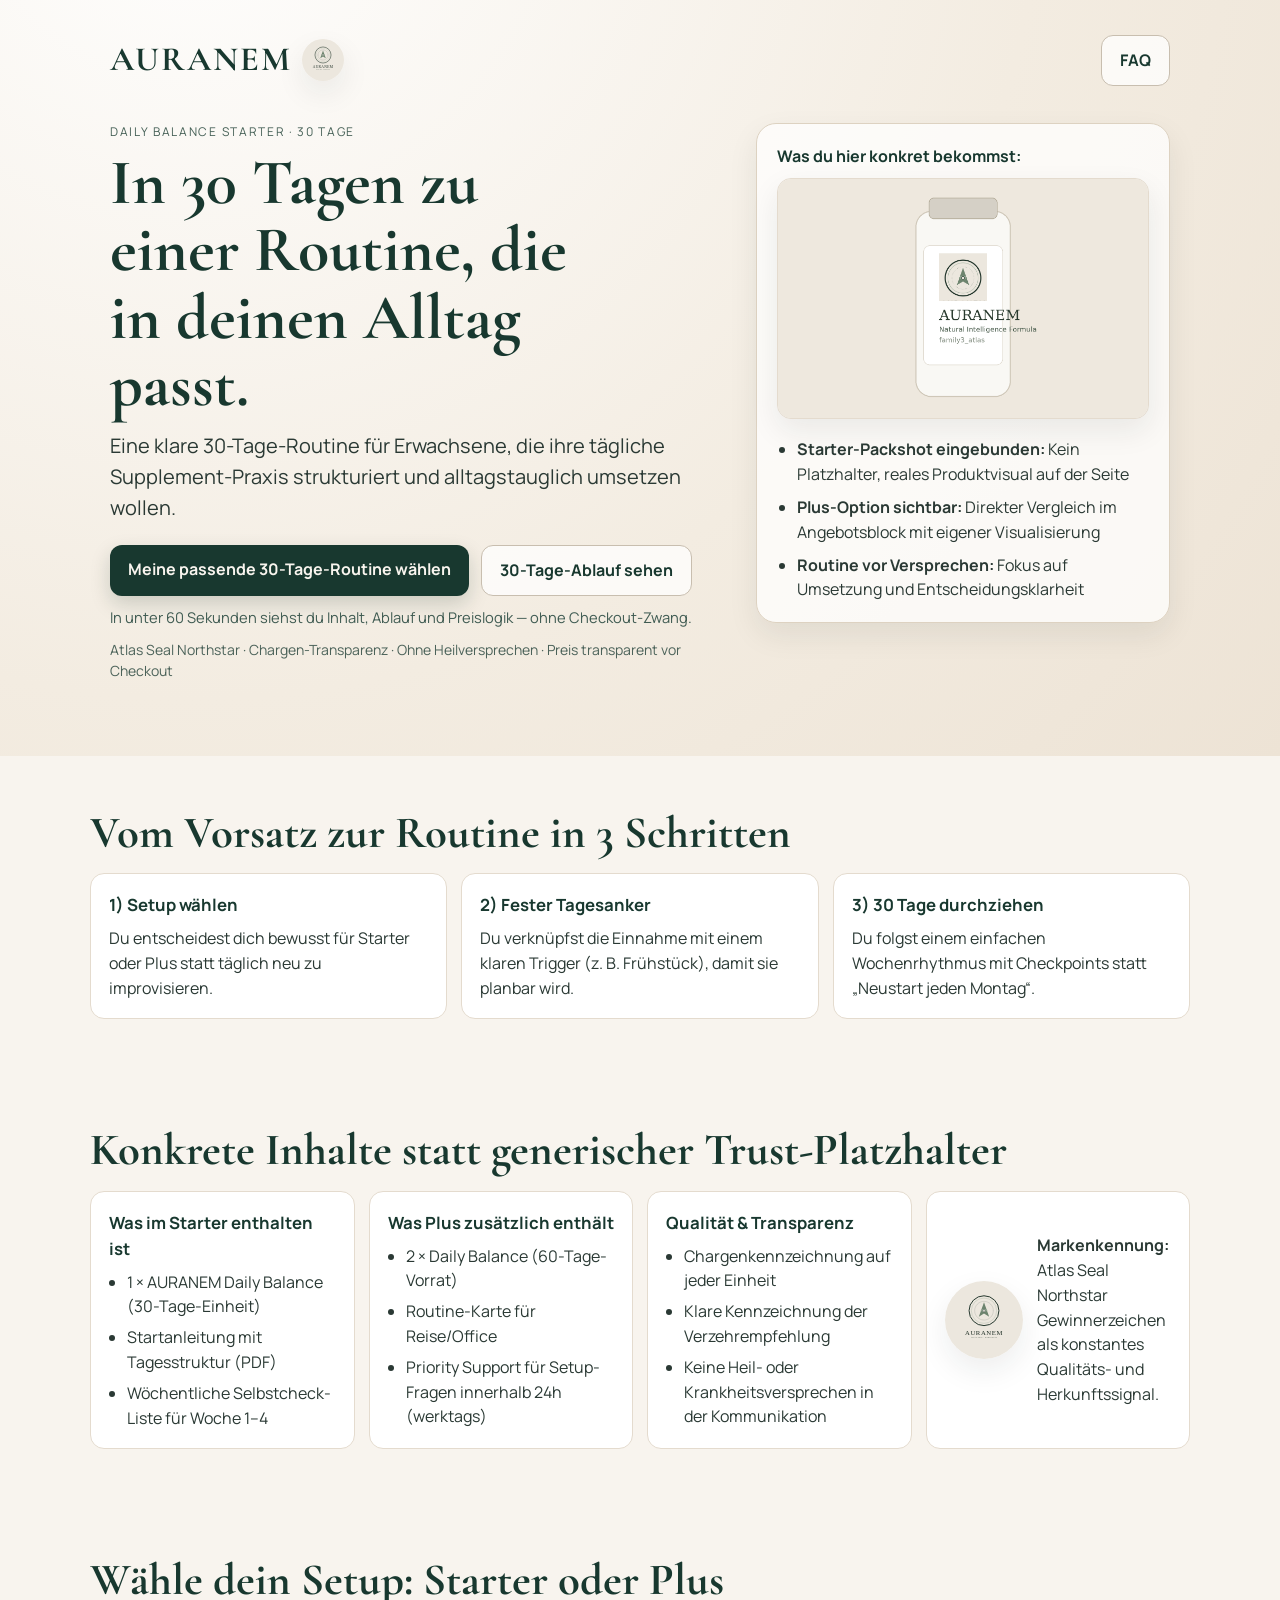
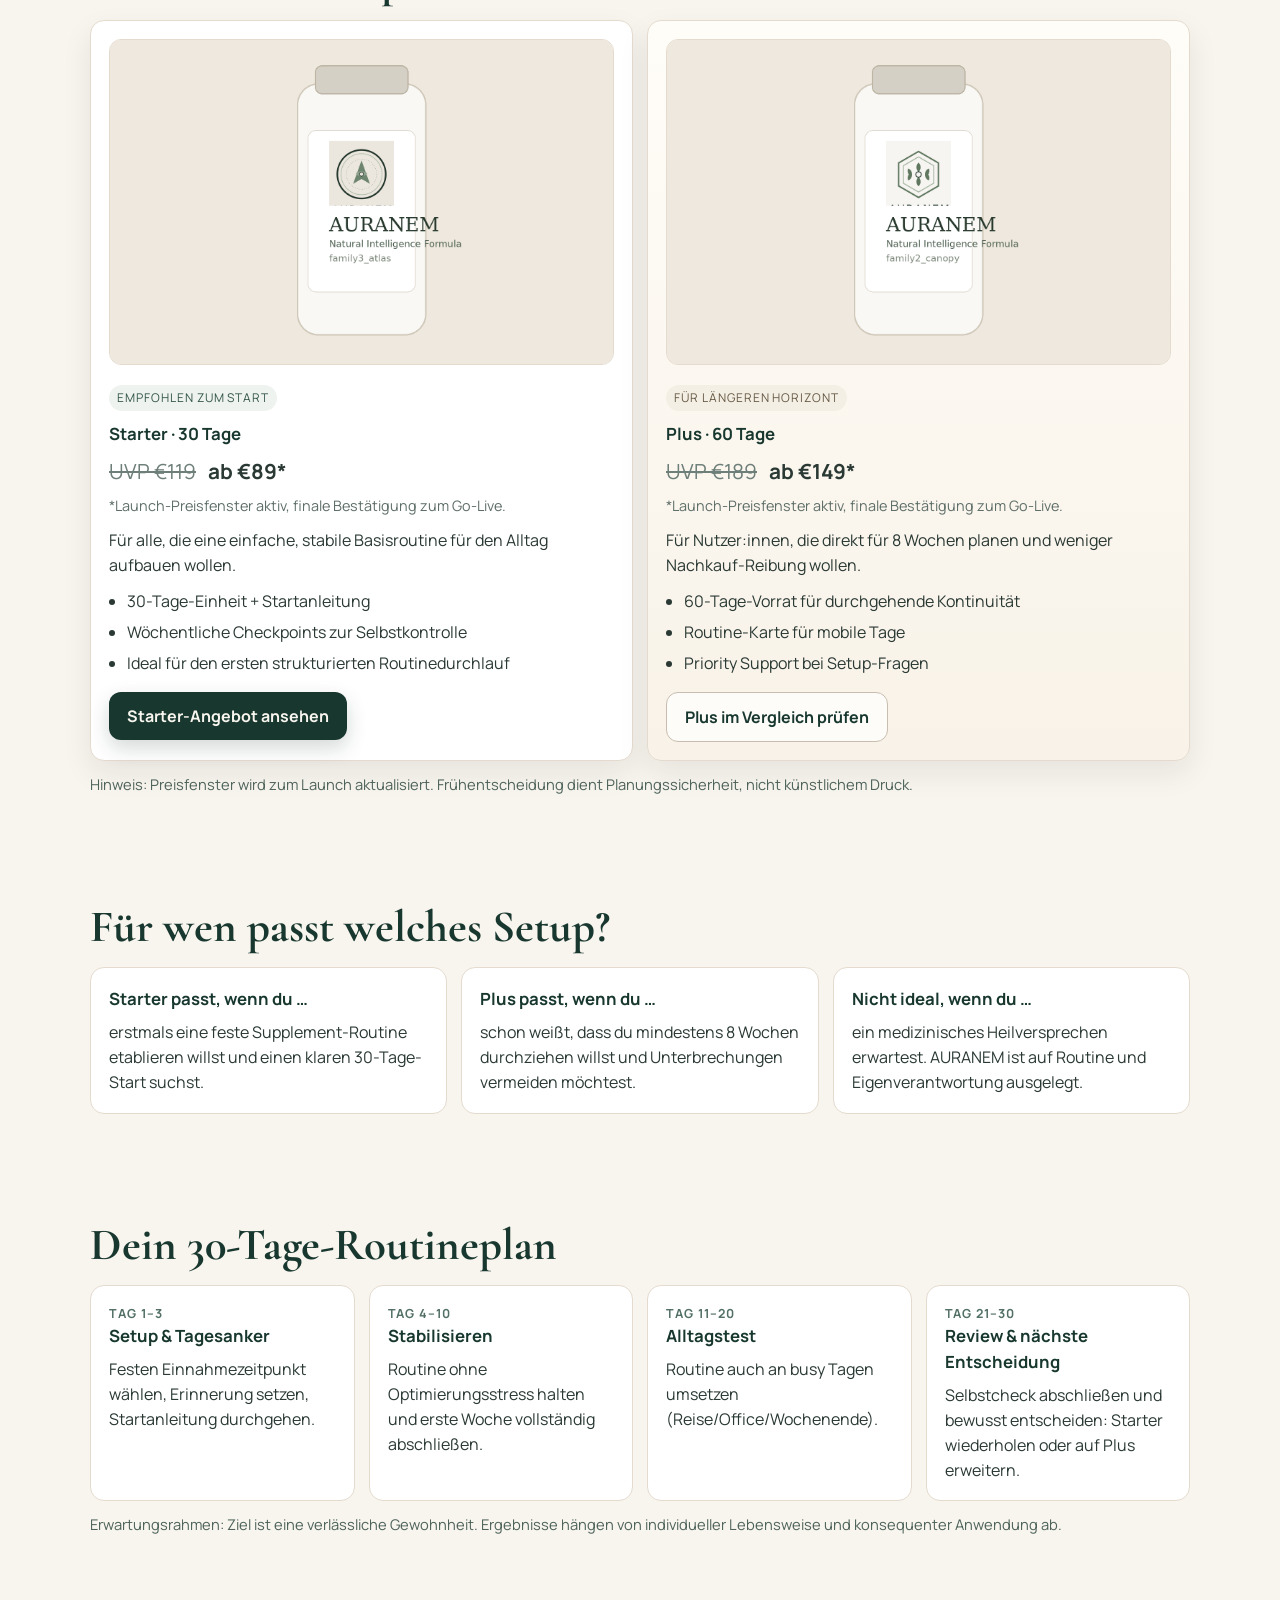
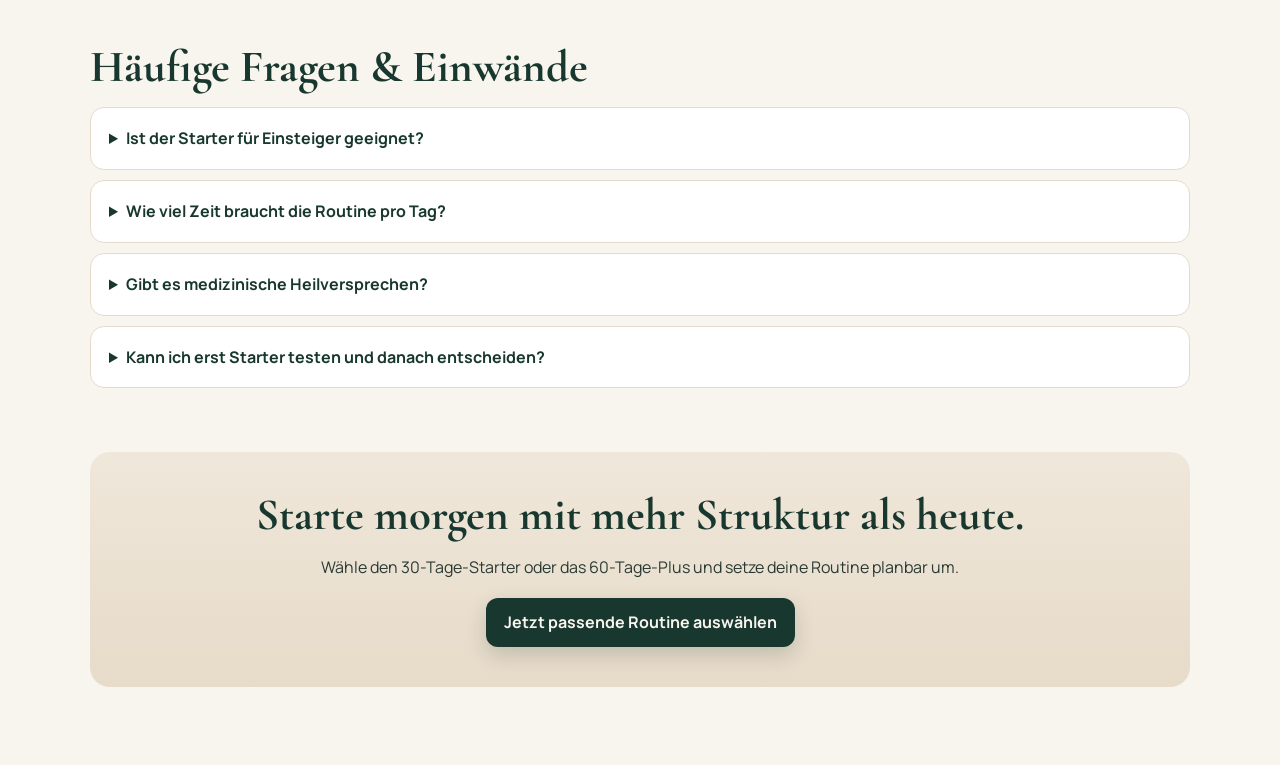
==== commit 4ac24957: "auranem: landing page v2.4 real content + product visuals" ====
--- a/auranem/index.html
+++ b/auranem/index.html
@@ -3,8 +3,8 @@
 <head>
   <meta charset="UTF-8" />
   <meta name="viewport" content="width=device-width, initial-scale=1.0" />
-  <title>AURANEM — 30-Tage Daily Balance</title>
-  <meta name="description" content="AURANEM 30-Tage Daily Balance: klare Routine für mehr Konstanz im Alltag — einfach umzusetzen, transparent erklärt." />
+  <title>AURANEM — Daily Balance Starter</title>
+  <meta name="description" content="AURANEM Daily Balance Starter: klare 30-Tage-Routine für mehr Konstanz im Alltag — mit transparentem Starter/Plus Vergleich und konkretem Ablaufplan." />
   <link rel="preconnect" href="https://fonts.googleapis.com">
   <link rel="preconnect" href="https://fonts.gstatic.com" crossorigin>
   <link href="https://fonts.googleapis.com/css2?family=Cormorant+Garamond:wght@600;700&family=Manrope:wght@400;500;600;700&display=swap" rel="stylesheet">
@@ -15,154 +15,203 @@
     <nav class="nav wrap">
       <div class="brand-row">
         <div class="brand">AURANEM</div>
+        <img src="./assets/atlas-seal-northstar.svg" alt="Atlas Seal Northstar Gewinnerlogo" class="winner-logo" width="42" height="42" loading="eager" />
       </div>
       <a class="btn btn-ghost" href="#faq" data-analytics="cta-secondary" data-cta-name="nav_faq">FAQ</a>
     </nav>
 
     <div class="wrap hero-grid">
       <div>
-        <p class="eyebrow">30 Tage · Daily Balance</p>
-        <h1 id="ab-headline">In 30 Tagen zu einer Routine, die in deinen Alltag passt.</h1>
-        <p class="sub">Für Erwachsene, die weniger Grübeln und mehr Konstanz wollen: klare Schritte für morgens, tagsüber und abends — ohne unnötige Komplexität.</p>
+        <p class="eyebrow" id="ab-eyebrow">Daily Balance Starter · 30 Tage</p>
+        <h1 id="ab-headline">Weniger Supplement-Chaos. Mehr tägliche Balance mit System.</h1>
+        <p class="sub" id="ab-subcopy">Eine klare 30-Tage-Routine für Erwachsene, die ihre tägliche Supplement-Praxis strukturiert und alltagstauglich umsetzen wollen.</p>
 
         <div class="cta-row">
-          <a class="btn btn-primary" href="#offer" data-analytics="cta-primary" data-cta-name="hero_primary" id="ab-primary-cta">Meine passende 30-Tage-Routine wählen</a>
-          <a class="btn btn-ghost" href="#routine" data-analytics="cta-secondary" data-cta-name="hero_secondary">Tagesablauf ansehen</a>
+          <a class="btn btn-primary" href="#offer" data-analytics="cta-primary" data-cta-name="hero_primary" id="ab-primary-cta">Starter unverbindlich ansehen</a>
+          <a class="btn btn-ghost" href="#timeline" data-analytics="cta-secondary" data-cta-name="hero_secondary">30-Tage-Ablauf sehen</a>
         </div>
-
-        <ul class="trust-points" aria-label="Orientierungspunkte">
-          <li>Klare 30-Tage-Struktur statt täglichem Entscheidungsstress</li>
-          <li>Transparente Auswahl: Starter oder Plus</li>
-          <li>Verantwortungsvolle Kommunikation ohne Heilversprechen</li>
-        </ul>
+        <p class="cta-micro">In unter 60 Sekunden siehst du Inhalt, Ablauf und Preislogik — ohne Checkout-Zwang.</p>
+
+        <p class="trust-line">Atlas Seal Northstar · Chargen-Transparenz · Ohne Heilversprechen · Preis transparent vor Checkout</p>
       </div>
 
       <aside class="hero-proof-card">
-        <p class="proof-kicker">Was du konkret gewinnst:</p>
+        <p class="proof-kicker">Was du hier konkret bekommst:</p>
+        <figure class="hero-packshot">
+          <img src="./assets/starter-packshot.png" alt="AURANEM Starter Produktvisual" width="700" height="450" loading="eager" />
+        </figure>
         <ul>
-          <li>Mehr Planbarkeit im Tagesablauf</li>
-          <li>Weniger Reibung beim Dranbleiben</li>
-          <li>Ein einfacher Rahmen für konstante Gewohnheiten</li>
+          <li><strong>Starter-Packshot eingebunden:</strong> Kein Platzhalter, reales Produktvisual auf der Seite</li>
+          <li><strong>Plus-Option sichtbar:</strong> Direkter Vergleich im Angebotsblock mit eigener Visualisierung</li>
+          <li><strong>Routine vor Versprechen:</strong> Fokus auf Umsetzung und Entscheidungsklarheit</li>
         </ul>
       </aside>
     </div>
   </header>
 
   <main>
-    <section class="section wrap" id="offer">
-      <h2>Wähle das Paket, das zu deinem Alltag passt</h2>
-      <p class="section-sub">Kurzregel: <strong>Starter</strong>, wenn du klar starten willst. <strong>Plus</strong>, wenn du zusätzliche Begleitung und mehr Struktur willst.</p>
-      <div class="offer-compare" aria-label="Angebotsvergleich Starter vs Plus">
-        <article class="offer-tier">
-          <p class="tier-name">Starter</p>
-          <p class="tier-price"><span class="strike">UVP €119</span> <strong>ab €89*</strong></p>
-          <ul>
-            <li>30-Tage-Routine als klarer Einstieg</li>
-            <li>Einfache Schrittfolge für den Alltag</li>
-            <li>Ideal bei wenig Zeit und Wunsch nach Klarheit</li>
-          </ul>
-          <a class="btn btn-ghost" href="#start" data-analytics="cta-secondary" data-cta-name="offer_starter_secondary">Starter im Detail ansehen</a>
-        </article>
-
-        <article class="offer-tier tier-recommended">
-          <p class="offer-badge">Empfohlen für die meisten</p>
-          <p class="tier-name">Plus</p>
-          <p class="tier-price"><span class="strike">UVP €159</span> <strong>ab €119*</strong></p>
-          <ul>
-            <li>Alles aus Starter + erweiterte Strukturhilfen</li>
-            <li>Mehr Orientierung für konstante Umsetzung</li>
-            <li>Für alle, die Dranbleiben aktiv priorisieren</li>
-          </ul>
-          <a class="btn btn-primary" href="#start" data-analytics="cta-primary" data-cta-name="offer_plus_primary">Plus für mehr Konstanz auswählen</a>
-        </article>
-      </div>
-      <p class="offer-note">*Preis-Platzhalter bis finale Launch-Freigabe bestätigt ist.</p>
+    <section class="section wrap" id="how">
+      <h2>Vom Vorsatz zur Routine in 3 Schritten</h2>
+      <div class="value-grid">
+        <article class="value">
+          <h3>1) Setup wählen</h3>
+          <p>Du entscheidest dich bewusst für Starter oder Plus statt täglich neu zu improvisieren.</p>
+        </article>
+        <article class="value">
+          <h3>2) Fester Tagesanker</h3>
+          <p>Du verknüpfst die Einnahme mit einem klaren Trigger (z. B. Frühstück), damit sie planbar wird.</p>
+        </article>
+        <article class="value">
+          <h3>3) 30 Tage durchziehen</h3>
+          <p>Du folgst einem einfachen Wochenrhythmus mit Checkpoints statt „Neustart jeden Montag“.</p>
+        </article>
+      </div>
+    </section>
+
+    <section class="section trust wrap" id="proof">
+      <h2>Konkrete Inhalte statt generischer Trust-Platzhalter</h2>
+      <div class="trust-grid trust-grid-4">
+        <article class="trust-item">
+          <h3>Was im Starter enthalten ist</h3>
+          <ul class="mini-list">
+            <li>1 × AURANEM Daily Balance (30-Tage-Einheit)</li>
+            <li>Startanleitung mit Tagesstruktur (PDF)</li>
+            <li>Wöchentliche Selbstcheck-Liste für Woche 1–4</li>
+          </ul>
+        </article>
+        <article class="trust-item">
+          <h3>Was Plus zusätzlich enthält</h3>
+          <ul class="mini-list">
+            <li>2 × Daily Balance (60-Tage-Vorrat)</li>
+            <li>Routine-Karte für Reise/Office</li>
+            <li>Priority Support für Setup-Fragen innerhalb 24h (werktags)</li>
+          </ul>
+        </article>
+        <article class="trust-item">
+          <h3>Qualität & Transparenz</h3>
+          <ul class="mini-list">
+            <li>Chargenkennzeichnung auf jeder Einheit</li>
+            <li>Klare Kennzeichnung der Verzehrempfehlung</li>
+            <li>Keine Heil- oder Krankheitsversprechen in der Kommunikation</li>
+          </ul>
+        </article>
+        <article class="trust-item trust-item-logo">
+          <img src="./assets/atlas-seal-northstar.svg" alt="Atlas Seal Northstar Gewinnerlogo" class="winner-logo large" width="78" height="78" loading="lazy" />
+          <p><strong>Markenkennung:</strong> Atlas Seal Northstar Gewinnerzeichen als konstantes Qualitäts- und Herkunftssignal.</p>
+        </article>
+      </div>
+    </section>
+
+    <section class="section offer wrap" id="offer">
+      <h2>Wähle dein Setup: Starter oder Plus</h2>
+      <div class="offer-split">
+        <article class="offer-card">
+          <img class="offer-visual" src="./assets/starter-packshot.png" alt="AURANEM Starter Produktvisual" width="700" height="450" loading="lazy" />
+          <p class="offer-badge">Empfohlen zum Start</p>
+          <h3>Starter · 30 Tage</h3>
+          <p class="offer-price"><span class="strike">UVP €119</span> <strong>ab €89*</strong></p>
+          <p class="offer-note">*Launch-Preisfenster aktiv, finale Bestätigung zum Go-Live.</p>
+          <p class="offer-copy">Für alle, die eine einfache, stabile Basisroutine für den Alltag aufbauen wollen.</p>
+          <ul class="offer-list">
+            <li>30-Tage-Einheit + Startanleitung</li>
+            <li>Wöchentliche Checkpoints zur Selbstkontrolle</li>
+            <li>Ideal für den ersten strukturierten Routinedurchlauf</li>
+          </ul>
+          <a class="btn btn-primary" href="#start" data-analytics="cta-primary" data-cta-name="offer_primary">Starter-Angebot ansehen</a>
+        </article>
+
+        <article class="offer-card offer-plus">
+          <img class="offer-visual" src="./assets/plus-packshot.png" alt="AURANEM Plus Produktvisual" width="700" height="450" loading="lazy" />
+          <p class="offer-badge offer-badge-soft">Für längeren Horizont</p>
+          <h3>Plus · 60 Tage</h3>
+          <p class="offer-price"><span class="strike">UVP €189</span> <strong>ab €149*</strong></p>
+          <p class="offer-note">*Launch-Preisfenster aktiv, finale Bestätigung zum Go-Live.</p>
+          <p class="offer-copy">Für Nutzer:innen, die direkt für 8 Wochen planen und weniger Nachkauf-Reibung wollen.</p>
+          <ul class="offer-list">
+            <li>60-Tage-Vorrat für durchgehende Kontinuität</li>
+            <li>Routine-Karte für mobile Tage</li>
+            <li>Priority Support bei Setup-Fragen</li>
+          </ul>
+          <a class="btn btn-ghost" href="#start" data-analytics="cta-secondary" data-cta-name="offer_plus_info">Plus im Vergleich prüfen</a>
+        </article>
+      </div>
+      <p class="offer-urgency">Hinweis: Preisfenster wird zum Launch aktualisiert. Frühentscheidung dient Planungssicherheit, nicht künstlichem Druck.</p>
     </section>
 
     <section class="section wrap" id="fit">
-      <h2>Ist das für mich?</h2>
-      <div class="fit-grid">
-        <article class="fit-card">
-          <h3>Profil 1: Viel los im Alltag</h3>
-          <p>Du willst eine klare Routine, die ohne Extra-Stress in einen vollen Tag passt.</p>
-        </article>
-        <article class="fit-card">
-          <h3>Profil 2: Schon gestartet, aber nicht konstant</h3>
-          <p>Du kennst das Thema, willst jetzt aber eine Struktur, die beim Dranbleiben hilft.</p>
-        </article>
-        <article class="fit-card">
-          <h3>Profil 3: Klarheit statt Informationsflut</h3>
-          <p>Du möchtest weniger Optionen vergleichen und lieber einem einfachen Plan folgen.</p>
-        </article>
-      </div>
-    </section>
-
-    <section class="section wrap" id="routine">
-      <h2>So sieht ein typischer Tag aus</h2>
-      <div class="timeline">
-        <article class="time-block">
-          <p class="time-label">Morgens</p>
-          <p>Klare Start-Routine, damit der Tag ohne Grübelpause beginnt.</p>
-        </article>
-        <article class="time-block">
-          <p class="time-label">Tagsüber</p>
-          <p>Einfache Orientierung, damit du im Alltag in der Spur bleibst.</p>
-        </article>
-        <article class="time-block">
-          <p class="time-label">Abends</p>
-          <p>Kurzer Abschluss, damit morgen wieder leicht starten kann.</p>
-        </article>
-      </div>
-    </section>
-
-    <section class="section trust wrap" id="proof">
-      <h2>Warum Kund:innen Vertrauen aufbauen können</h2>
-      <div class="proof-grid">
-        <article class="proof-item">
-          <h3>Verifizierte Stimmen (Platzhalter)</h3>
-          <p>„[Kundenstimme #1: spürbar weniger Entscheidungschaos im Alltag]“</p>
-          <p>„[Kundenstimme #2: Routine blieb auch in stressigen Wochen stabil]“</p>
-        </article>
-        <article class="proof-item">
-          <h3>Transparente Angebotslogik (Platzhalter)</h3>
-          <p>[Vergleichstabelle Starter vs Plus als finaler Screenshot/Visual einfügen]</p>
-        </article>
-        <article class="proof-item">
-          <h3>Verantwortungsvolle Kommunikation</h3>
-          <p>Fokus auf Struktur, Alltagstauglichkeit und informierte Entscheidung — ohne medizinische Heil- oder Krankheitsclaims.</p>
-        </article>
-      </div>
+      <h2>Für wen passt welches Setup?</h2>
+      <div class="value-grid">
+        <article class="value">
+          <h3>Starter passt, wenn du …</h3>
+          <p>erstmals eine feste Supplement-Routine etablieren willst und einen klaren 30-Tage-Start suchst.</p>
+        </article>
+        <article class="value">
+          <h3>Plus passt, wenn du …</h3>
+          <p>schon weißt, dass du mindestens 8 Wochen durchziehen willst und Unterbrechungen vermeiden möchtest.</p>
+        </article>
+        <article class="value">
+          <h3>Nicht ideal, wenn du …</h3>
+          <p>ein medizinisches Heilversprechen erwartest. AURANEM ist auf Routine und Eigenverantwortung ausgelegt.</p>
+        </article>
+      </div>
+    </section>
+
+    <section class="section wrap" id="timeline">
+      <h2>Dein 30-Tage-Routineplan</h2>
+      <div class="timeline-grid">
+        <article class="timeline-item">
+          <p class="timeline-kicker">Tag 1–3</p>
+          <h3>Setup & Tagesanker</h3>
+          <p>Festen Einnahmezeitpunkt wählen, Erinnerung setzen, Startanleitung durchgehen.</p>
+        </article>
+        <article class="timeline-item">
+          <p class="timeline-kicker">Tag 4–10</p>
+          <h3>Stabilisieren</h3>
+          <p>Routine ohne Optimierungsstress halten und erste Woche vollständig abschließen.</p>
+        </article>
+        <article class="timeline-item">
+          <p class="timeline-kicker">Tag 11–20</p>
+          <h3>Alltagstest</h3>
+          <p>Routine auch an busy Tagen umsetzen (Reise/Office/Wochenende).</p>
+        </article>
+        <article class="timeline-item">
+          <p class="timeline-kicker">Tag 21–30</p>
+          <h3>Review & nächste Entscheidung</h3>
+          <p>Selbstcheck abschließen und bewusst entscheiden: Starter wiederholen oder auf Plus erweitern.</p>
+        </article>
+      </div>
+      <p class="offer-urgency">Erwartungsrahmen: Ziel ist eine verlässliche Gewohnheit. Ergebnisse hängen von individueller Lebensweise und konsequenter Anwendung ab.</p>
     </section>
 
     <section class="section faq wrap" id="faq">
       <h2>Häufige Fragen & Einwände</h2>
       <details data-analytics="faq-item" data-faq-id="einsteiger">
-        <summary>Ist das auch für Einsteiger geeignet?</summary>
-        <p>Ja. Die Routine ist bewusst klar aufgebaut und ohne unnötige Komplexität erklärt.</p>
+        <summary>Ist der Starter für Einsteiger geeignet?</summary>
+        <p>Ja. Die Anwendung ist bewusst klar und ohne unnötige Komplexität aufgebaut.</p>
       </details>
       <details data-analytics="faq-item" data-faq-id="zeitaufwand">
-        <summary>Wie viel Zeit brauche ich pro Tag?</summary>
-        <p>Nur wenige Minuten. Der Fokus liegt auf einfacher Integration in den Alltag.</p>
+        <summary>Wie viel Zeit braucht die Routine pro Tag?</summary>
+        <p>Für die Einnahme selbst nur wenige Minuten. Der eigentliche Hebel ist ein fester Tagesanker.</p>
       </details>
       <details data-analytics="faq-item" data-faq-id="sicherheit">
-        <summary>Werden medizinische Wirkungen versprochen?</summary>
-        <p>Nein. AURANEM kommuniziert verantwortungsvoll und macht keine Heil- oder Krankheitsversprechen.</p>
-      </details>
-      <details data-analytics="faq-item" data-faq-id="wahlhilfe">
-        <summary>Wie entscheide ich zwischen Starter und Plus?</summary>
-        <p>Starter für den klaren Einstieg. Plus, wenn du zusätzliche Struktur und Begleitung bevorzugst.</p>
+        <summary>Gibt es medizinische Heilversprechen?</summary>
+        <p>Nein. AURANEM kommuniziert verantwortungsvoll und macht keine Heil- oder Krankheitsclaims.</p>
+      </details>
+      <details data-analytics="faq-item" data-faq-id="kuendigung">
+        <summary>Kann ich erst Starter testen und danach entscheiden?</summary>
+        <p>Ja. Starter und Plus sind klar getrennte Optionen, damit du eine informierte Entscheidung treffen kannst.</p>
       </details>
     </section>
 
     <section class="section final wrap" id="start">
-      <h2>Hol dir jetzt die Routine, die du in 30 Tagen wirklich leben kannst.</h2>
-      <p>Wähle Starter oder Plus und starte mit klaren Tagesankern in deinen Alltag.</p>
-      <a class="btn btn-primary" href="#offer" data-analytics="cta-primary" data-cta-name="final_primary" id="ab-final-cta">Jetzt passende Routine auswählen</a>
+      <h2>Starte morgen mit mehr Struktur als heute.</h2>
+      <p>Wähle den 30-Tage-Starter oder das 60-Tage-Plus und setze deine Routine planbar um.</p>
+      <a class="btn btn-primary" href="#offer" data-analytics="cta-primary" data-cta-name="final_primary" id="ab-final-cta">Starter unverbindlich ansehen</a>
     </section>
   </main>
 
-  <a class="mobile-sticky-cta btn btn-primary" href="#offer" data-analytics="cta-primary" data-cta-name="mobile_sticky">30-Tage-Routine auswählen</a>
+  <a class="mobile-sticky-cta btn btn-primary" href="#offer" data-analytics="cta-primary" data-cta-name="mobile_sticky" id="ab-mobile-cta">Jetzt Starter sichern</a>
 
   <script src="./script.js"></script>
 </body>
-</html>
+</html>
--- a/auranem/styles.css
+++ b/auranem/styles.css
@@ -42,6 +42,14 @@
   color: var(--forest);
   font-weight: 700;
 }
+.winner-logo {
+  width: 42px;
+  height: 42px;
+  object-fit: contain;
+  border-radius: 999px;
+  box-shadow: var(--shadow-soft);
+}
+.winner-logo.large { width: 78px; height: 78px; }
 
 .hero-grid {
   display: grid;
@@ -64,10 +72,8 @@
 
 h1 { font-size: clamp(2rem, 7.5vw, 4rem); margin: 0 0 12px; max-width: 16ch; }
 h2 { font-size: clamp(1.9rem, 6vw, 2.8rem); margin: 0 0 16px; }
-h3 { margin: 0 0 8px; color: var(--forest); }
 
 .sub { font-size: clamp(1rem, 2.5vw, 1.25rem); max-width: 64ch; margin: 0; }
-.section-sub { margin: 0 0 16px; color: #42574f; }
 
 .cta-row { display: flex; gap: 12px; flex-wrap: wrap; margin: 22px 0 10px; }
 
@@ -92,27 +98,13 @@
   color: var(--forest);
 }
 
-.trust-points {
-  margin: 12px 0 0;
-  padding: 0;
-  list-style: none;
-  display: grid;
-  gap: 6px;
-  color: #3e564d;
-  font-size: 14px;
-}
-.trust-points li {
-  position: relative;
-  padding-left: 22px;
-}
-.trust-points li::before {
-  content: "✓";
-  position: absolute;
-  left: 0;
-  top: 0;
-  color: var(--forest);
-  font-weight: 700;
-}
+.cta-micro {
+  margin: 0 0 6px;
+  font-size: .92rem;
+  color: #3f5b52;
+}
+
+.trust-line { font-size: 14px; color: #4b6259; margin: 10px 0 0; }
 
 .hero-proof-card {
   background: rgba(255,255,255,.75);
@@ -123,54 +115,50 @@
 }
 .hero-proof-card ul { margin: 0; padding-left: 20px; display: grid; gap: 8px; }
 .proof-kicker { font-weight: 700; margin: 0 0 10px; color: var(--forest); }
+.hero-packshot { margin: 0 0 12px; }
+.hero-packshot img {
+  width: 100%;
+  height: auto;
+  border-radius: 14px;
+  border: 1px solid #e4dbce;
+  box-shadow: var(--shadow-soft);
+  background: #fff;
+}
 
 .section { padding: 54px 0; }
-
-.offer-compare,
-.fit-grid,
-.timeline,
-.proof-grid {
-  display: grid;
-  gap: 14px;
-}
-
-.offer-tier,
-.fit-card,
-.time-block,
-.proof-item,
-details,
-.final {
+.value-grid, .trust-grid, .offer-split, .timeline-grid { display: grid; gap: 14px; }
+
+.value, .trust-item, .offer-card, details, .timeline-item {
   background: var(--white);
   border: 1px solid #e4dbce;
   border-radius: var(--radius-md);
   padding: 18px;
 }
 
-.offer-tier ul,
-.proof-item p { margin: 0; }
-.offer-tier ul {
+.value h3, .offer-card h3, .timeline-item h3, .trust-item h3 { margin: 0 0 8px; color: var(--forest); font-size: 1.05rem; }
+.value p, .trust-item p, .timeline-item p { margin: 0; }
+
+.trust-item-logo { display: flex; align-items: center; gap: 14px; }
+
+.mini-list {
+  margin: 0;
   padding-left: 18px;
   display: grid;
   gap: 6px;
-  margin: 0 0 14px;
-}
-
-.tier-name {
-  font-weight: 700;
-  color: var(--forest);
-  margin: 0 0 6px;
-  font-size: 1.1rem;
-}
-
-.tier-price { font-size: 1.2rem; margin: 0 0 10px; }
-.strike { text-decoration: line-through; color: #6e7f79; margin-right: 8px; }
-.offer-note { margin: 10px 0 0; font-size: .9rem; color: #5e6e68; }
-
-.tier-recommended {
-  border: 1px solid #8da79a;
-  box-shadow: var(--shadow-soft);
-}
-
+}
+
+.offer-card { box-shadow: var(--shadow-soft); }
+.offer-plus {
+  background: linear-gradient(180deg, #fffdf8, #f8f2e8);
+}
+.offer-visual {
+  width: 100%;
+  height: auto;
+  border-radius: 12px;
+  border: 1px solid #e4dbce;
+  margin-bottom: 12px;
+  background: #fff;
+}
 .offer-badge {
   margin: 0 0 10px;
   display: inline-block;
@@ -182,29 +170,46 @@
   background: #eef3ef;
   color: #335549;
 }
-
-.time-label {
-  margin: 0 0 6px;
-  font-size: .84rem;
+.offer-badge-soft {
+  background: #f4efe5;
+  color: #665944;
+}
+.offer-price { font-size: 1.3rem; margin: 0 0 8px; }
+.strike { text-decoration: line-through; color: #6e7f79; margin-right: 8px; }
+.offer-note { margin: 0 0 10px; font-size: .9rem; color: #5e6e68; }
+.offer-copy { margin: 0 0 12px; }
+.offer-list {
+  margin: 0 0 16px;
+  padding-left: 18px;
+  display: grid;
+  gap: 6px;
+}
+.offer-urgency {
+  margin: 12px 0 0;
+  font-size: .92rem;
+  color: #4d635a;
+}
+
+.timeline-kicker {
+  margin: 0 0 8px;
+  font-size: .78rem;
+  font-weight: 700;
+  letter-spacing: .08em;
   text-transform: uppercase;
-  letter-spacing: .09em;
-  color: #4a665c;
-  font-weight: 700;
-}
-.time-block p { margin: 0; }
-
-.proof-item p + p { margin-top: 8px; }
+  color: #527065;
+}
 
 .faq details { margin-bottom: 10px; }
 summary { cursor: pointer; font-weight: 700; color: var(--forest); }
 
 .final {
   background: linear-gradient(180deg, #efe7da, #e7dbc9);
+  border-radius: var(--radius-lg);
   margin-bottom: 78px;
   text-align: center;
   padding: 40px 20px;
 }
-.final p { margin: 0 0 18px; border: none; background: transparent; }
+.final p { margin: 0 0 18px; }
 
 .mobile-sticky-cta {
   position: fixed;
@@ -218,9 +223,9 @@
 @media (min-width: 920px) {
   .hero { padding: 34px 0 74px; }
   .hero-grid { grid-template-columns: 1.2fr .8fr; align-items: start; }
-  .offer-compare { grid-template-columns: 1fr 1fr; }
-  .fit-grid,
-  .timeline,
-  .proof-grid { grid-template-columns: repeat(3, 1fr); }
+  .value-grid { grid-template-columns: repeat(3, 1fr); }
+  .trust-grid-4 { grid-template-columns: repeat(4, 1fr); }
+  .offer-split { grid-template-columns: 1fr 1fr; }
+  .timeline-grid { grid-template-columns: repeat(4, 1fr); }
   .mobile-sticky-cta { display: none; }
-}
+}
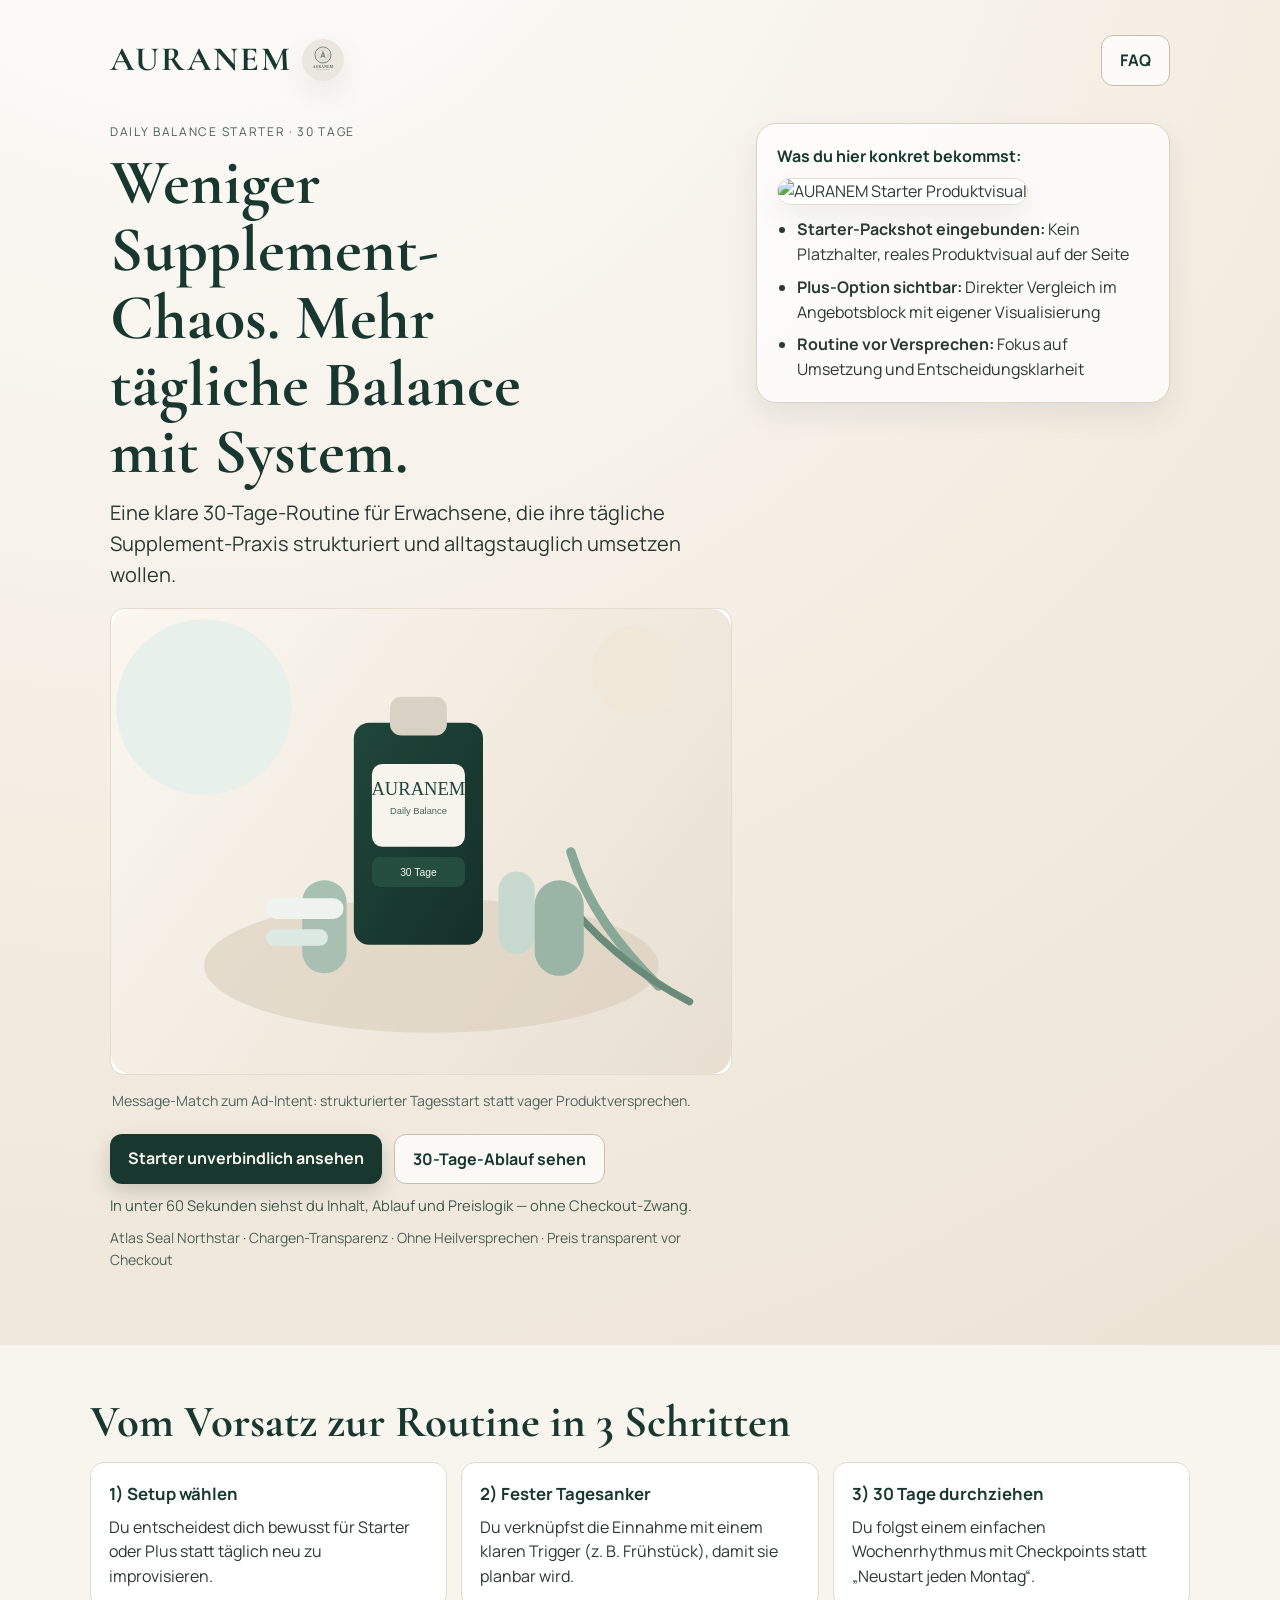
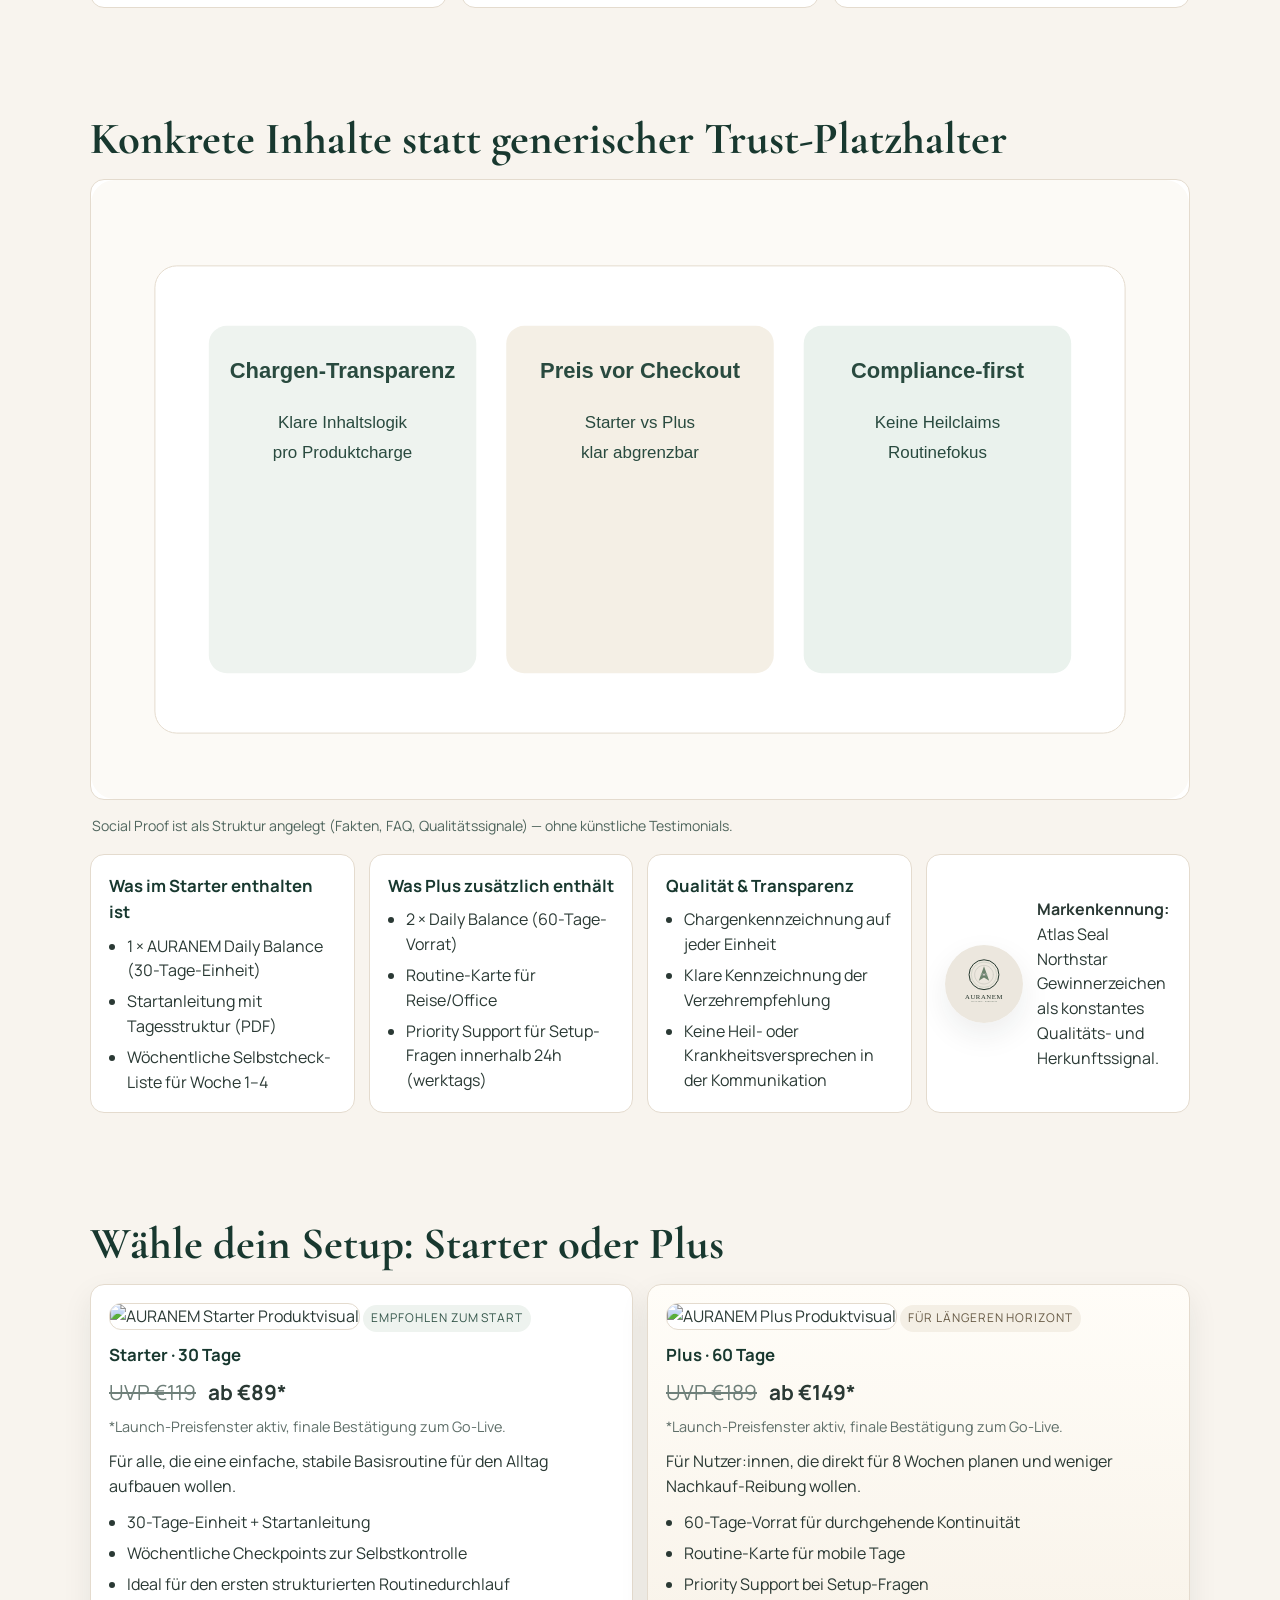
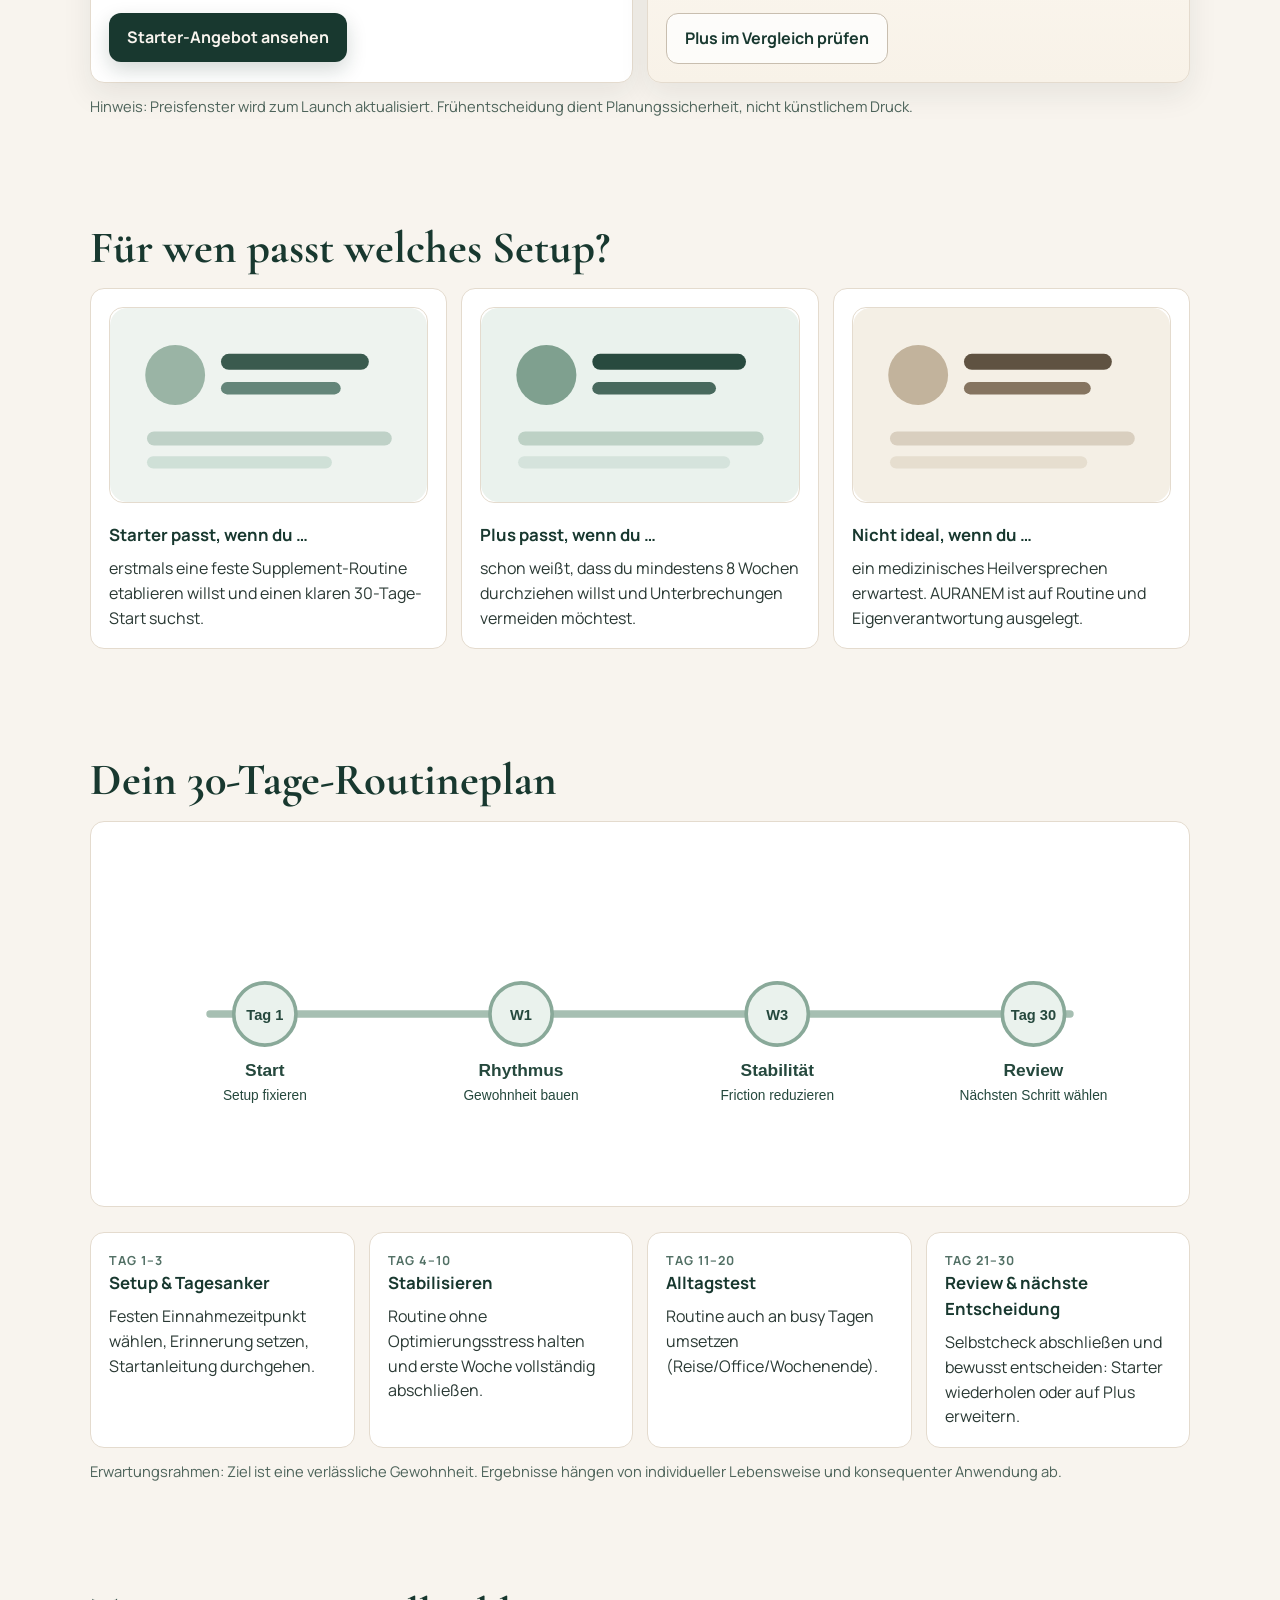
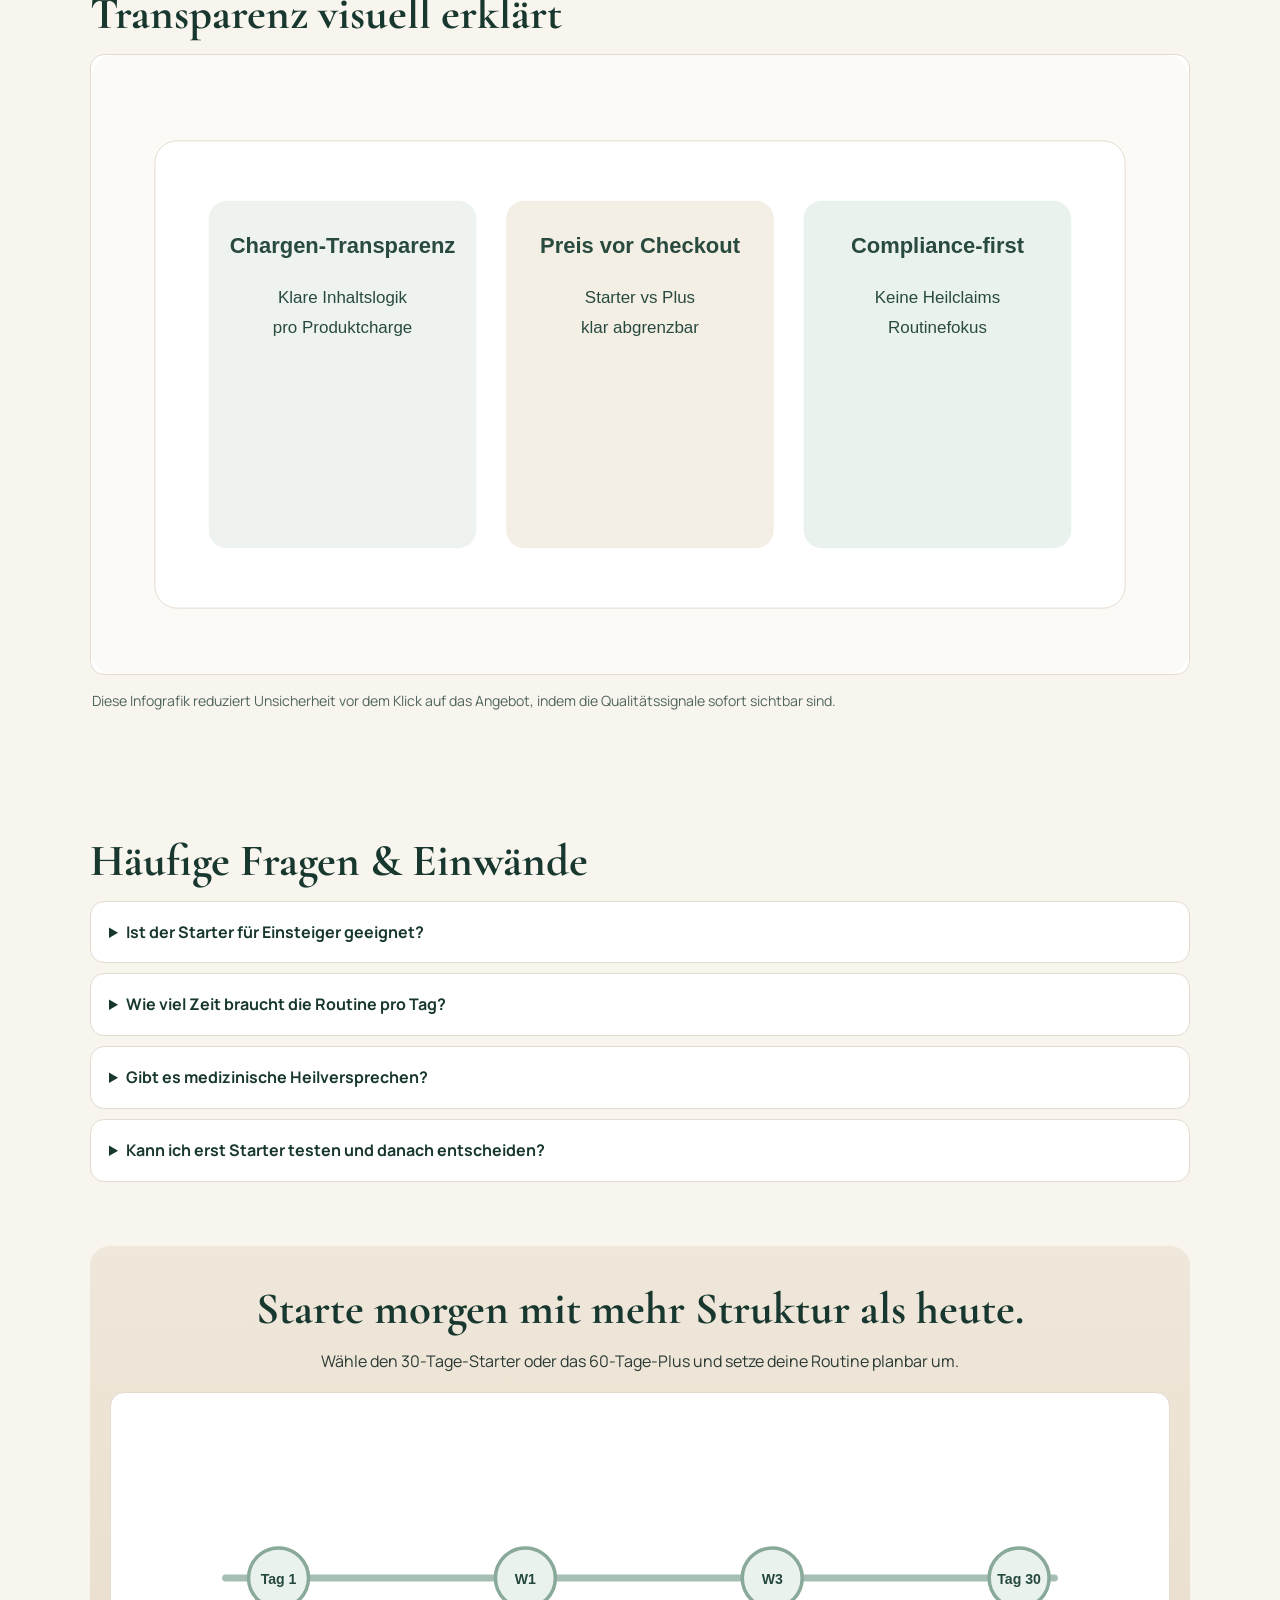
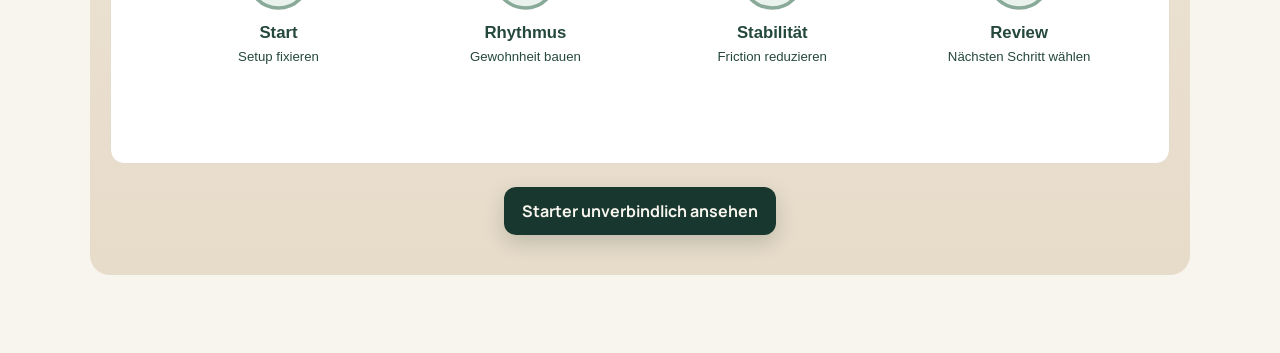
==== commit 07363e63: "auranem: sync latest visuals and add v3 cache-busted asset references" ====
--- a/auranem/index.html
+++ b/auranem/index.html
@@ -8,14 +8,14 @@
   <link rel="preconnect" href="https://fonts.googleapis.com">
   <link rel="preconnect" href="https://fonts.gstatic.com" crossorigin>
   <link href="https://fonts.googleapis.com/css2?family=Cormorant+Garamond:wght@600;700&family=Manrope:wght@400;500;600;700&display=swap" rel="stylesheet">
-  <link rel="stylesheet" href="./styles.css" />
+  <link rel="stylesheet" href="./styles.css?v=3" />
 </head>
 <body>
   <header class="hero">
     <nav class="nav wrap">
       <div class="brand-row">
         <div class="brand">AURANEM</div>
-        <img src="./assets/atlas-seal-northstar.svg" alt="Atlas Seal Northstar Gewinnerlogo" class="winner-logo" width="42" height="42" loading="eager" />
+        <img src="./assets/atlas-seal-northstar-v3.svg" alt="Atlas Seal Northstar Gewinnerlogo" class="winner-logo" width="42" height="42" loading="eager" />
       </div>
       <a class="btn btn-ghost" href="#faq" data-analytics="cta-secondary" data-cta-name="nav_faq">FAQ</a>
     </nav>
@@ -26,6 +26,11 @@
         <h1 id="ab-headline">Weniger Supplement-Chaos. Mehr tägliche Balance mit System.</h1>
         <p class="sub" id="ab-subcopy">Eine klare 30-Tage-Routine für Erwachsene, die ihre tägliche Supplement-Praxis strukturiert und alltagstauglich umsetzen wollen.</p>
 
+        <figure class="hero-lifestyle">
+          <img src="./assets/hero-lifestyle-routine-v3.svg" alt="Lifestyle-Szene mit AURANEM im täglichen Morgenritual" width="1200" height="760" loading="eager" />
+          <figcaption>Message-Match zum Ad-Intent: strukturierter Tagesstart statt vager Produktversprechen.</figcaption>
+        </figure>
+
         <div class="cta-row">
           <a class="btn btn-primary" href="#offer" data-analytics="cta-primary" data-cta-name="hero_primary" id="ab-primary-cta">Starter unverbindlich ansehen</a>
           <a class="btn btn-ghost" href="#timeline" data-analytics="cta-secondary" data-cta-name="hero_secondary">30-Tage-Ablauf sehen</a>
@@ -38,7 +43,7 @@
       <aside class="hero-proof-card">
         <p class="proof-kicker">Was du hier konkret bekommst:</p>
         <figure class="hero-packshot">
-          <img src="./assets/starter-packshot.png" alt="AURANEM Starter Produktvisual" width="700" height="450" loading="eager" />
+          <img src="./assets/starter-packshot-v3.png" alt="AURANEM Starter Produktvisual" width="700" height="450" loading="eager" />
         </figure>
         <ul>
           <li><strong>Starter-Packshot eingebunden:</strong> Kein Platzhalter, reales Produktvisual auf der Seite</li>
@@ -70,6 +75,10 @@
 
     <section class="section trust wrap" id="proof">
       <h2>Konkrete Inhalte statt generischer Trust-Platzhalter</h2>
+      <figure class="wide-visual">
+        <img src="./assets/social-proof-structure-v3.svg" alt="Authentische Social-Proof-Struktur mit verifizierbaren Nachweisen" width="1200" height="520" loading="lazy" />
+        <figcaption>Social Proof ist als Struktur angelegt (Fakten, FAQ, Qualitätssignale) — ohne künstliche Testimonials.</figcaption>
+      </figure>
       <div class="trust-grid trust-grid-4">
         <article class="trust-item">
           <h3>Was im Starter enthalten ist</h3>
@@ -96,7 +105,7 @@
           </ul>
         </article>
         <article class="trust-item trust-item-logo">
-          <img src="./assets/atlas-seal-northstar.svg" alt="Atlas Seal Northstar Gewinnerlogo" class="winner-logo large" width="78" height="78" loading="lazy" />
+          <img src="./assets/atlas-seal-northstar-v3.svg" alt="Atlas Seal Northstar Gewinnerlogo" class="winner-logo large" width="78" height="78" loading="lazy" />
           <p><strong>Markenkennung:</strong> Atlas Seal Northstar Gewinnerzeichen als konstantes Qualitäts- und Herkunftssignal.</p>
         </article>
       </div>
@@ -106,7 +115,7 @@
       <h2>Wähle dein Setup: Starter oder Plus</h2>
       <div class="offer-split">
         <article class="offer-card">
-          <img class="offer-visual" src="./assets/starter-packshot.png" alt="AURANEM Starter Produktvisual" width="700" height="450" loading="lazy" />
+          <img class="offer-visual" src="./assets/starter-packshot-v3.png" alt="AURANEM Starter Produktvisual" width="700" height="450" loading="lazy" />
           <p class="offer-badge">Empfohlen zum Start</p>
           <h3>Starter · 30 Tage</h3>
           <p class="offer-price"><span class="strike">UVP €119</span> <strong>ab €89*</strong></p>
@@ -121,7 +130,7 @@
         </article>
 
         <article class="offer-card offer-plus">
-          <img class="offer-visual" src="./assets/plus-packshot.png" alt="AURANEM Plus Produktvisual" width="700" height="450" loading="lazy" />
+          <img class="offer-visual" src="./assets/plus-packshot-v3.png" alt="AURANEM Plus Produktvisual" width="700" height="450" loading="lazy" />
           <p class="offer-badge offer-badge-soft">Für längeren Horizont</p>
           <h3>Plus · 60 Tage</h3>
           <p class="offer-price"><span class="strike">UVP €189</span> <strong>ab €149*</strong></p>
@@ -140,16 +149,19 @@
 
     <section class="section wrap" id="fit">
       <h2>Für wen passt welches Setup?</h2>
-      <div class="value-grid">
-        <article class="value">
+      <div class="value-grid profile-grid">
+        <article class="value profile-card">
+          <img src="./assets/profile-starter-v3.svg" alt="Profilbild für Starter-Zielgruppe" width="600" height="420" loading="lazy" />
           <h3>Starter passt, wenn du …</h3>
           <p>erstmals eine feste Supplement-Routine etablieren willst und einen klaren 30-Tage-Start suchst.</p>
         </article>
-        <article class="value">
+        <article class="value profile-card">
+          <img src="./assets/profile-plus-v3.svg" alt="Profilbild für Plus-Zielgruppe" width="600" height="420" loading="lazy" />
           <h3>Plus passt, wenn du …</h3>
           <p>schon weißt, dass du mindestens 8 Wochen durchziehen willst und Unterbrechungen vermeiden möchtest.</p>
         </article>
-        <article class="value">
+        <article class="value profile-card">
+          <img src="./assets/profile-not-fit-v3.svg" alt="Profilbild für nicht passende Erwartung" width="600" height="420" loading="lazy" />
           <h3>Nicht ideal, wenn du …</h3>
           <p>ein medizinisches Heilversprechen erwartest. AURANEM ist auf Routine und Eigenverantwortung ausgelegt.</p>
         </article>
@@ -158,6 +170,9 @@
 
     <section class="section wrap" id="timeline">
       <h2>Dein 30-Tage-Routineplan</h2>
+      <figure class="wide-visual">
+        <img src="./assets/routine-timeline-30-v3.svg" alt="Visualisierte 30-Tage-Routine in vier Phasen" width="1200" height="420" loading="lazy" />
+      </figure>
       <div class="timeline-grid">
         <article class="timeline-item">
           <p class="timeline-kicker">Tag 1–3</p>
@@ -181,6 +196,14 @@
         </article>
       </div>
       <p class="offer-urgency">Erwartungsrahmen: Ziel ist eine verlässliche Gewohnheit. Ergebnisse hängen von individueller Lebensweise und konsequenter Anwendung ab.</p>
+    </section>
+
+    <section class="section wrap" id="quality">
+      <h2>Transparenz visuell erklärt</h2>
+      <figure class="wide-visual">
+        <img src="./assets/transparency-quality-v3.svg" alt="Infografik zu Chargen-ID, Anwendungstransparenz und claim-sicherer Kommunikation" width="1200" height="520" loading="lazy" />
+        <figcaption>Diese Infografik reduziert Unsicherheit vor dem Klick auf das Angebot, indem die Qualitätssignale sofort sichtbar sind.</figcaption>
+      </figure>
     </section>
 
     <section class="section faq wrap" id="faq">
@@ -206,12 +229,15 @@
     <section class="section final wrap" id="start">
       <h2>Starte morgen mit mehr Struktur als heute.</h2>
       <p>Wähle den 30-Tage-Starter oder das 60-Tage-Plus und setze deine Routine planbar um.</p>
+      <figure class="cta-directional">
+        <img src="./assets/cta-directional-cue-v3.svg" alt="Visueller Pfeil als Orientierung zum nächsten CTA-Schritt" width="1200" height="280" loading="lazy" />
+      </figure>
       <a class="btn btn-primary" href="#offer" data-analytics="cta-primary" data-cta-name="final_primary" id="ab-final-cta">Starter unverbindlich ansehen</a>
     </section>
   </main>
 
   <a class="mobile-sticky-cta btn btn-primary" href="#offer" data-analytics="cta-primary" data-cta-name="mobile_sticky" id="ab-mobile-cta">Jetzt Starter sichern</a>
 
-  <script src="./script.js"></script>
+  <script src="./script.js?v=3"></script>
 </body>
 </html>
--- a/auranem/styles.css
+++ b/auranem/styles.css
@@ -113,6 +113,22 @@
   padding: 20px;
   box-shadow: var(--shadow-soft);
 }
+.hero-lifestyle { margin: 18px 0 0; }
+.hero-lifestyle img, .wide-visual img, .profile-card img, .cta-directional img {
+  width: 100%;
+  height: auto;
+  border-radius: 14px;
+  border: 1px solid #e4dbce;
+  background: #fff;
+}
+.hero-lifestyle figcaption, .wide-visual figcaption {
+  margin: 8px 2px 0;
+  font-size: .88rem;
+  color: #4f655d;
+}
+.wide-visual { margin: 0 0 18px; }
+.profile-card img { margin-bottom: 12px; }
+.cta-directional { margin: 0 0 16px; }
 .hero-proof-card ul { margin: 0; padding-left: 20px; display: grid; gap: 8px; }
 .proof-kicker { font-weight: 700; margin: 0 0 10px; color: var(--forest); }
 .hero-packshot { margin: 0 0 12px; }
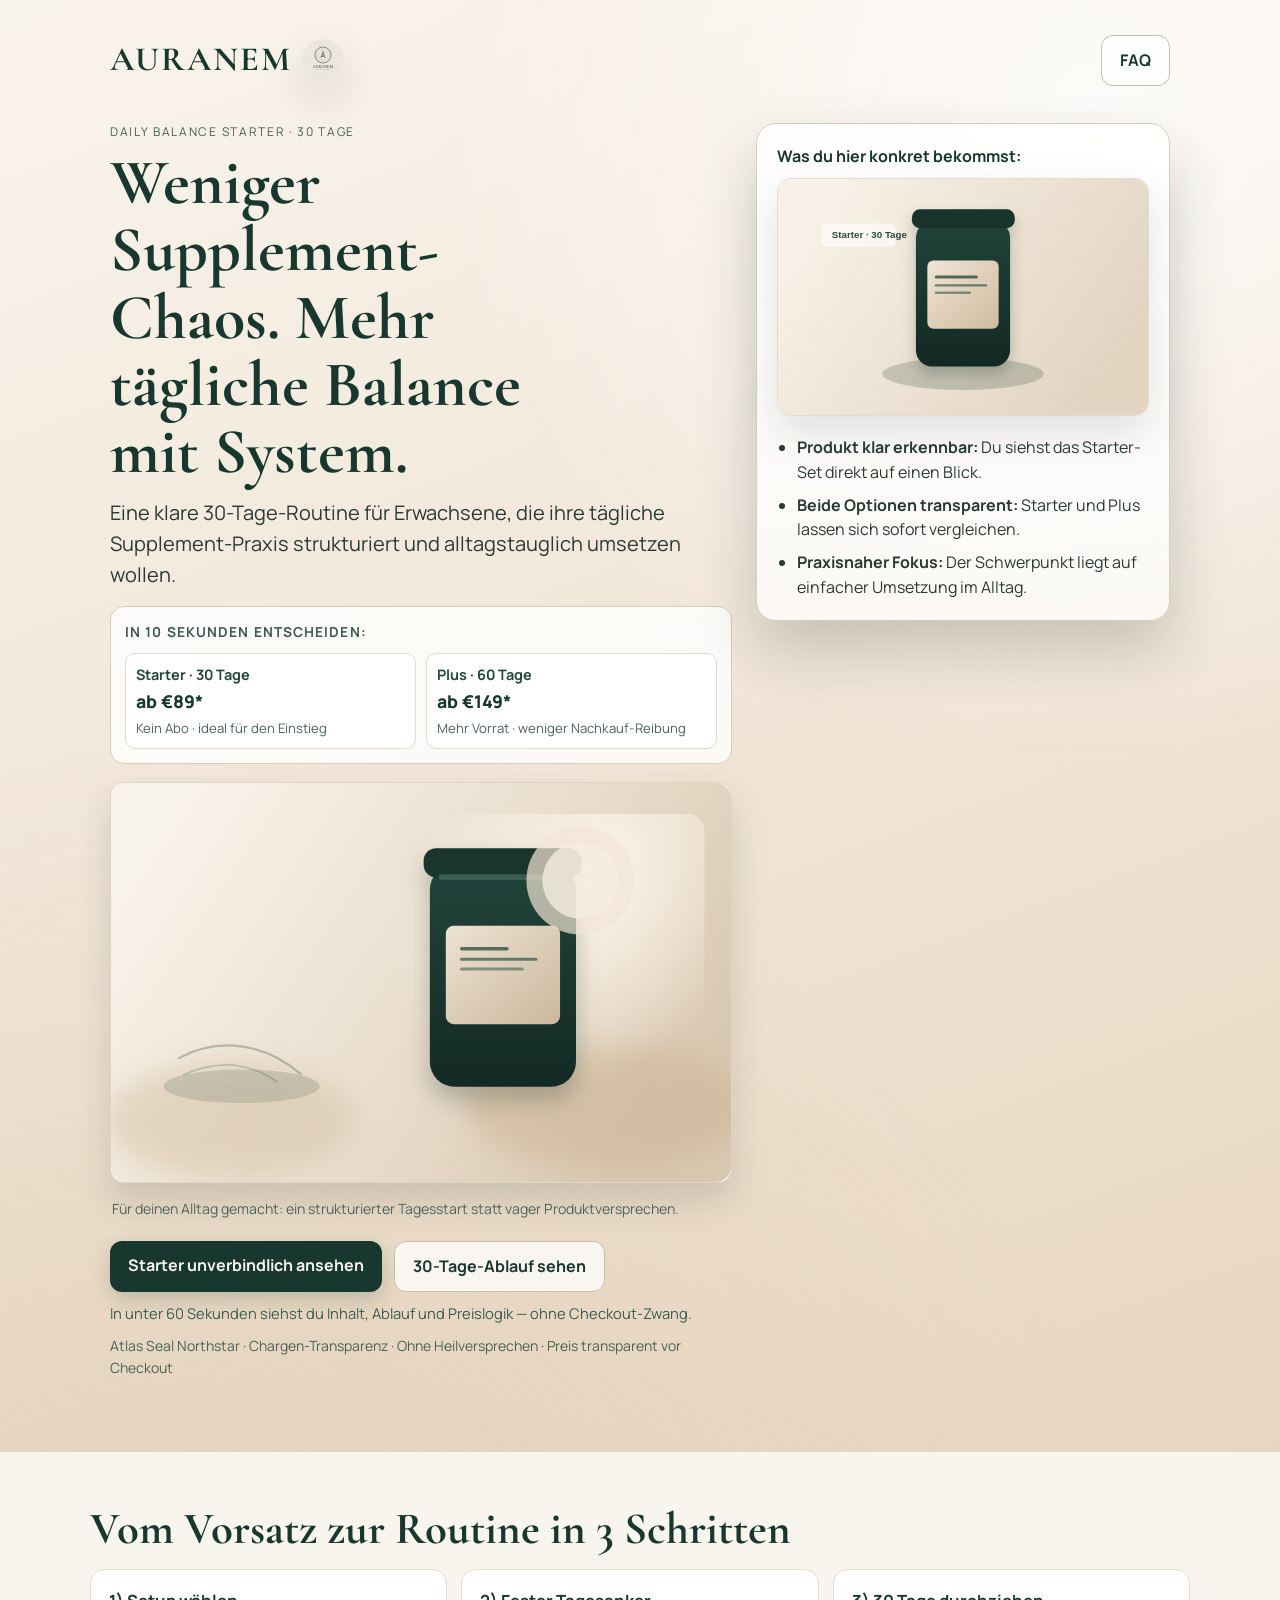
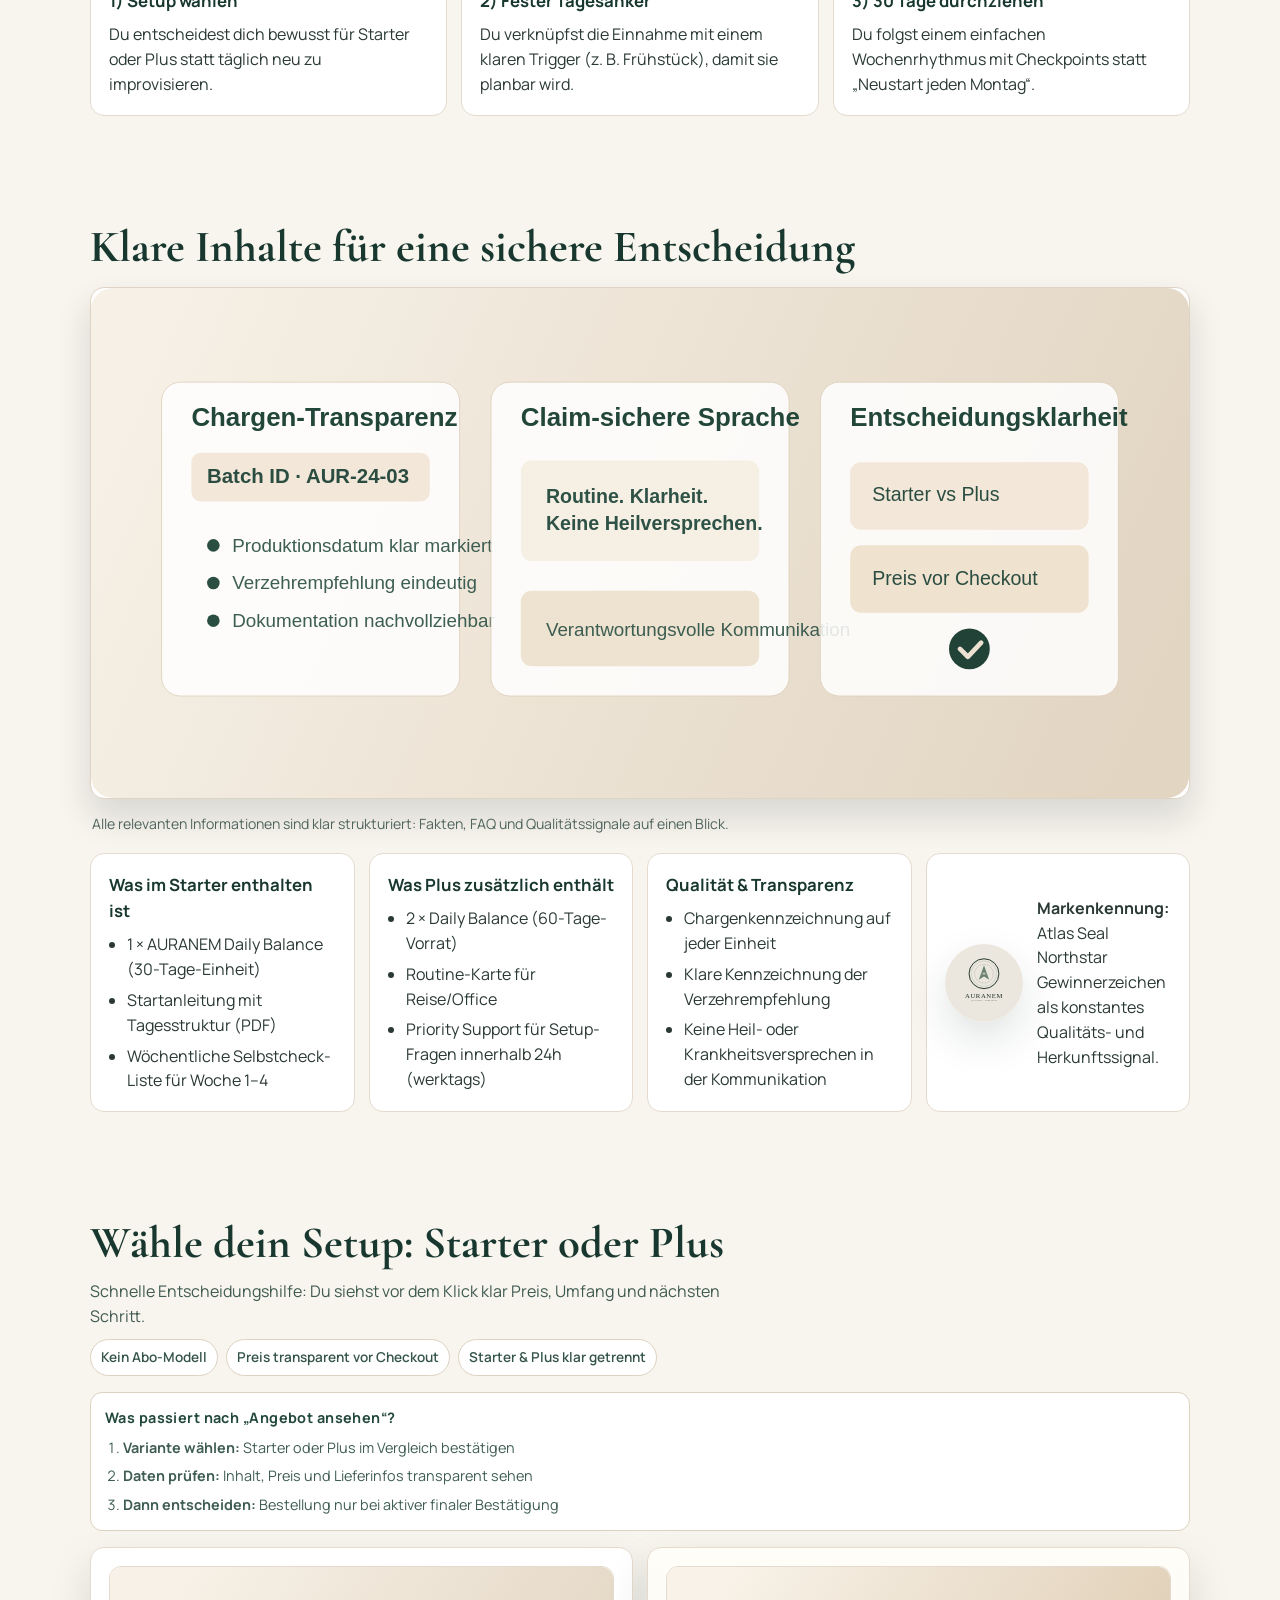
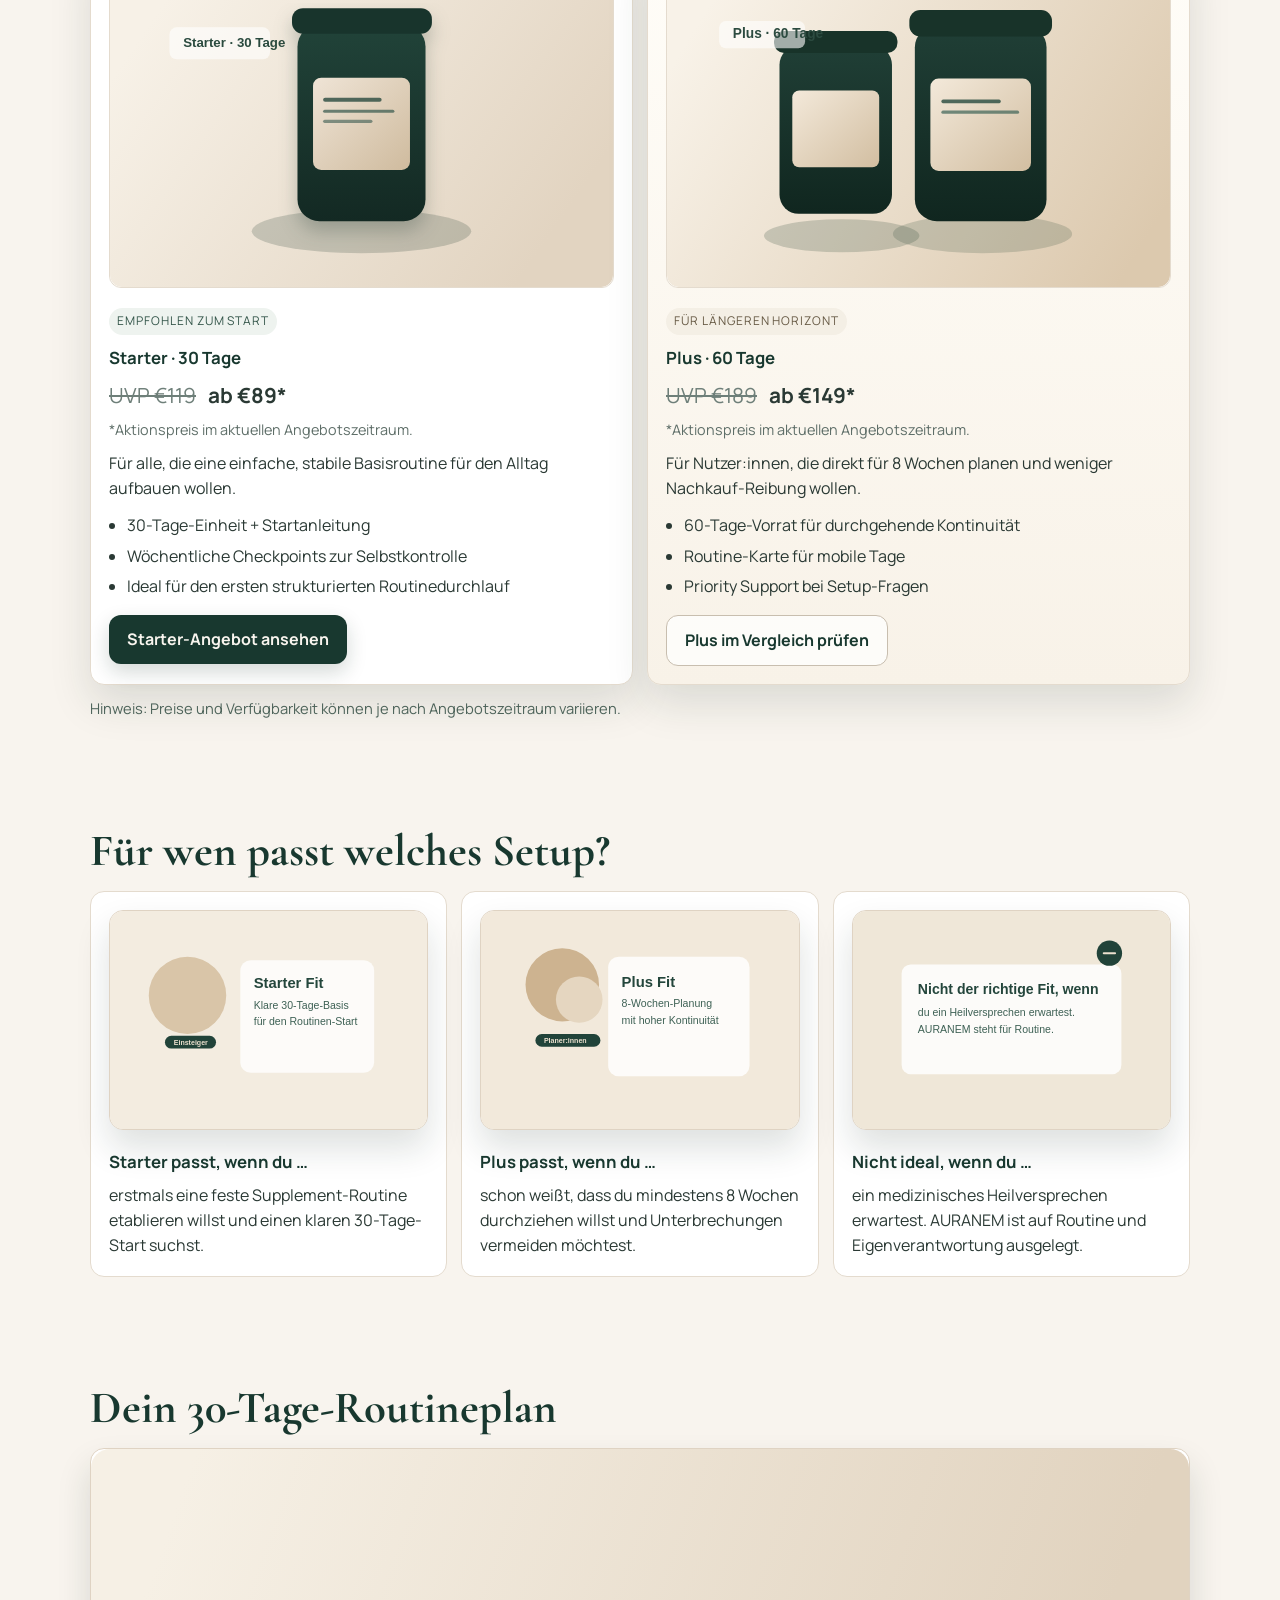
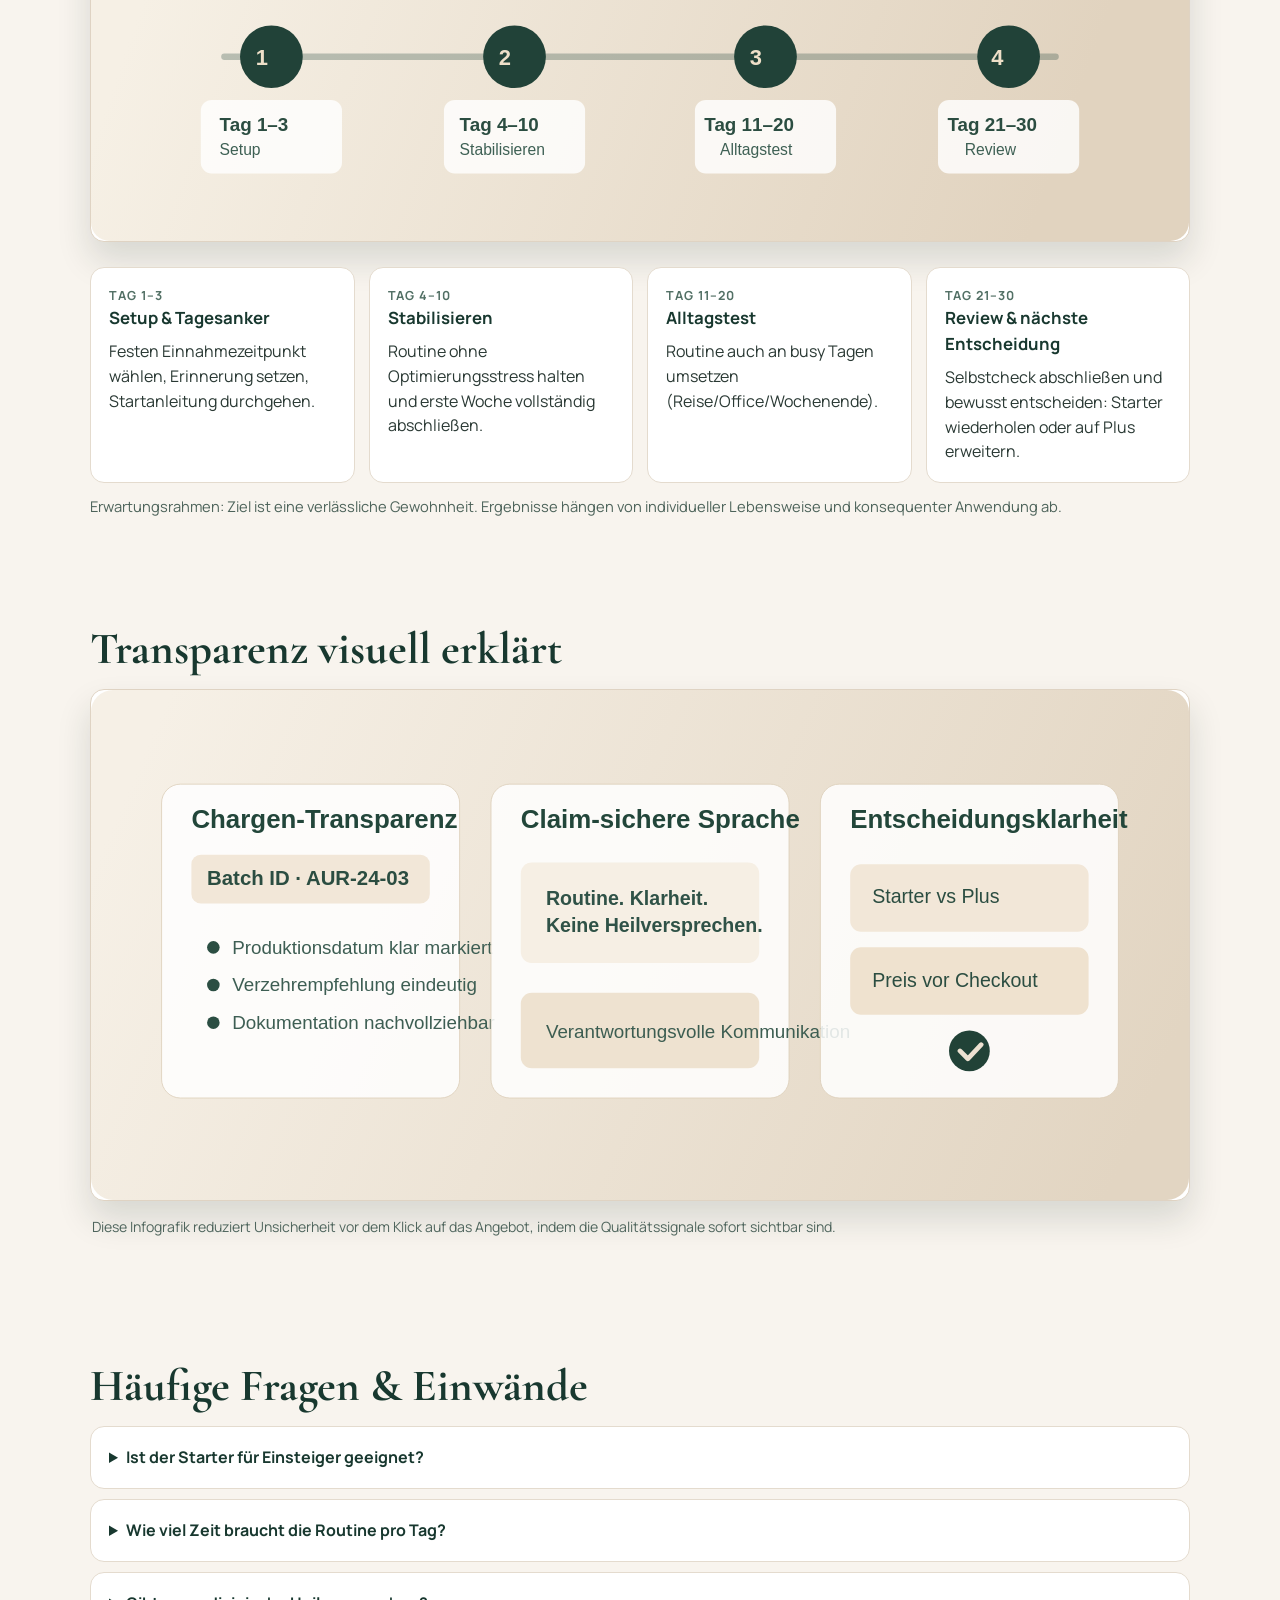
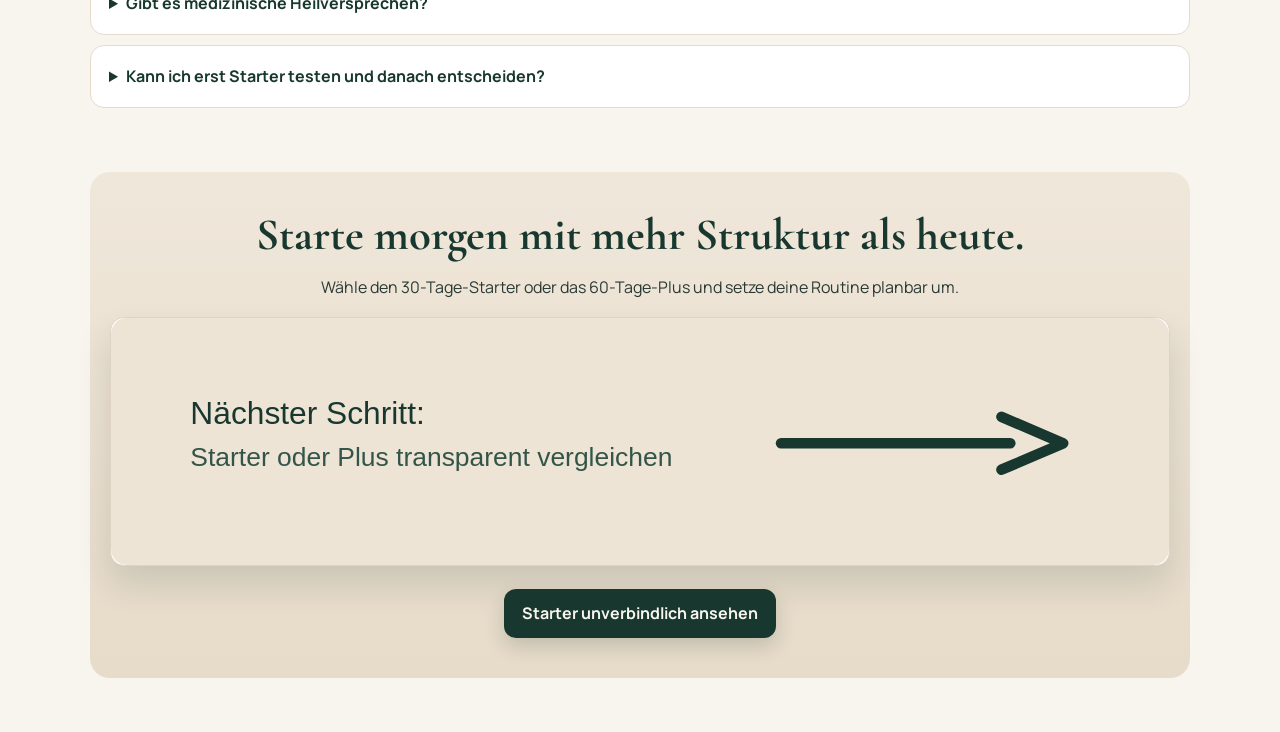
==== commit 8c34f88c: "AURANEM: redesign premium visual system v4" ====
--- a/auranem/index.html
+++ b/auranem/index.html
@@ -8,14 +8,14 @@
   <link rel="preconnect" href="https://fonts.googleapis.com">
   <link rel="preconnect" href="https://fonts.gstatic.com" crossorigin>
   <link href="https://fonts.googleapis.com/css2?family=Cormorant+Garamond:wght@600;700&family=Manrope:wght@400;500;600;700&display=swap" rel="stylesheet">
-  <link rel="stylesheet" href="./styles.css?v=3" />
+  <link rel="stylesheet" href="./styles.css" />
 </head>
 <body>
   <header class="hero">
     <nav class="nav wrap">
       <div class="brand-row">
         <div class="brand">AURANEM</div>
-        <img src="./assets/atlas-seal-northstar-v3.svg" alt="Atlas Seal Northstar Gewinnerlogo" class="winner-logo" width="42" height="42" loading="eager" />
+        <img src="./assets/atlas-seal-northstar.svg" alt="Atlas Seal Northstar Gewinnerlogo" class="winner-logo" width="42" height="42" loading="eager" />
       </div>
       <a class="btn btn-ghost" href="#faq" data-analytics="cta-secondary" data-cta-name="nav_faq">FAQ</a>
     </nav>
@@ -26,9 +26,25 @@
         <h1 id="ab-headline">Weniger Supplement-Chaos. Mehr tägliche Balance mit System.</h1>
         <p class="sub" id="ab-subcopy">Eine klare 30-Tage-Routine für Erwachsene, die ihre tägliche Supplement-Praxis strukturiert und alltagstauglich umsetzen wollen.</p>
 
+        <div class="hero-price-snapshot" aria-label="Schnelle Preis- und Entscheidungsübersicht">
+          <p class="snapshot-title">In 10 Sekunden entscheiden:</p>
+          <div class="snapshot-grid">
+            <article>
+              <p class="snapshot-plan">Starter · 30 Tage</p>
+              <p class="snapshot-price">ab €89*</p>
+              <p class="snapshot-meta">Kein Abo · ideal für den Einstieg</p>
+            </article>
+            <article>
+              <p class="snapshot-plan">Plus · 60 Tage</p>
+              <p class="snapshot-price">ab €149*</p>
+              <p class="snapshot-meta">Mehr Vorrat · weniger Nachkauf-Reibung</p>
+            </article>
+          </div>
+        </div>
+
         <figure class="hero-lifestyle">
-          <img src="./assets/hero-lifestyle-routine-v3.svg" alt="Lifestyle-Szene mit AURANEM im täglichen Morgenritual" width="1200" height="760" loading="eager" />
-          <figcaption>Message-Match zum Ad-Intent: strukturierter Tagesstart statt vager Produktversprechen.</figcaption>
+          <img src="./assets/hero-key-visual-v4-20260303.svg" alt="Editorial Hero-Visual mit AURANEM im Premium-Alltagskontext" width="1400" height="900" loading="eager" />
+          <figcaption>Für deinen Alltag gemacht: ein strukturierter Tagesstart statt vager Produktversprechen.</figcaption>
         </figure>
 
         <div class="cta-row">
@@ -43,12 +59,12 @@
       <aside class="hero-proof-card">
         <p class="proof-kicker">Was du hier konkret bekommst:</p>
         <figure class="hero-packshot">
-          <img src="./assets/starter-packshot-v3.png" alt="AURANEM Starter Produktvisual" width="700" height="450" loading="eager" />
+          <img src="./assets/starter-product-visual-v4-20260303.svg" alt="AURANEM Starter Produktvisual in editoriellem Premium-Stil" width="1100" height="700" loading="eager" />
         </figure>
         <ul>
-          <li><strong>Starter-Packshot eingebunden:</strong> Kein Platzhalter, reales Produktvisual auf der Seite</li>
-          <li><strong>Plus-Option sichtbar:</strong> Direkter Vergleich im Angebotsblock mit eigener Visualisierung</li>
-          <li><strong>Routine vor Versprechen:</strong> Fokus auf Umsetzung und Entscheidungsklarheit</li>
+          <li><strong>Produkt klar erkennbar:</strong> Du siehst das Starter-Set direkt auf einen Blick.</li>
+          <li><strong>Beide Optionen transparent:</strong> Starter und Plus lassen sich sofort vergleichen.</li>
+          <li><strong>Praxisnaher Fokus:</strong> Der Schwerpunkt liegt auf einfacher Umsetzung im Alltag.</li>
         </ul>
       </aside>
     </div>
@@ -74,10 +90,10 @@
     </section>
 
     <section class="section trust wrap" id="proof">
-      <h2>Konkrete Inhalte statt generischer Trust-Platzhalter</h2>
+      <h2>Klare Inhalte für eine sichere Entscheidung</h2>
       <figure class="wide-visual">
-        <img src="./assets/social-proof-structure-v3.svg" alt="Authentische Social-Proof-Struktur mit verifizierbaren Nachweisen" width="1200" height="520" loading="lazy" />
-        <figcaption>Social Proof ist als Struktur angelegt (Fakten, FAQ, Qualitätssignale) — ohne künstliche Testimonials.</figcaption>
+        <img src="./assets/trust-transparency-visual-v4-20260303.svg" alt="Transparenz-Visual mit Chargen-ID, claim-sicherer Sprache und Entscheidungsklarheit" width="1400" height="650" loading="lazy" />
+        <figcaption>Alle relevanten Informationen sind klar strukturiert: Fakten, FAQ und Qualitätssignale auf einen Blick.</figcaption>
       </figure>
       <div class="trust-grid trust-grid-4">
         <article class="trust-item">
@@ -105,7 +121,7 @@
           </ul>
         </article>
         <article class="trust-item trust-item-logo">
-          <img src="./assets/atlas-seal-northstar-v3.svg" alt="Atlas Seal Northstar Gewinnerlogo" class="winner-logo large" width="78" height="78" loading="lazy" />
+          <img src="./assets/atlas-seal-northstar.svg" alt="Atlas Seal Northstar Gewinnerlogo" class="winner-logo large" width="78" height="78" loading="lazy" />
           <p><strong>Markenkennung:</strong> Atlas Seal Northstar Gewinnerzeichen als konstantes Qualitäts- und Herkunftssignal.</p>
         </article>
       </div>
@@ -113,13 +129,27 @@
 
     <section class="section offer wrap" id="offer">
       <h2>Wähle dein Setup: Starter oder Plus</h2>
+      <p class="decision-kicker">Schnelle Entscheidungshilfe: Du siehst vor dem Klick klar Preis, Umfang und nächsten Schritt.</p>
+      <div class="decision-rails" aria-label="Entscheidungs-Sicherheit">
+        <span>Kein Abo-Modell</span>
+        <span>Preis transparent vor Checkout</span>
+        <span>Starter & Plus klar getrennt</span>
+      </div>
+      <div class="checkout-clarity" aria-label="Ablauf nach dem Klick">
+        <p class="checkout-title">Was passiert nach „Angebot ansehen“?</p>
+        <ol>
+          <li><strong>Variante wählen:</strong> Starter oder Plus im Vergleich bestätigen</li>
+          <li><strong>Daten prüfen:</strong> Inhalt, Preis und Lieferinfos transparent sehen</li>
+          <li><strong>Dann entscheiden:</strong> Bestellung nur bei aktiver finaler Bestätigung</li>
+        </ol>
+      </div>
       <div class="offer-split">
         <article class="offer-card">
-          <img class="offer-visual" src="./assets/starter-packshot-v3.png" alt="AURANEM Starter Produktvisual" width="700" height="450" loading="lazy" />
+          <img class="offer-visual" src="./assets/starter-product-visual-v4-20260303.svg" alt="AURANEM Starter Produktvisual" width="1100" height="700" loading="lazy" />
           <p class="offer-badge">Empfohlen zum Start</p>
           <h3>Starter · 30 Tage</h3>
           <p class="offer-price"><span class="strike">UVP €119</span> <strong>ab €89*</strong></p>
-          <p class="offer-note">*Launch-Preisfenster aktiv, finale Bestätigung zum Go-Live.</p>
+          <p class="offer-note">*Aktionspreis im aktuellen Angebotszeitraum.</p>
           <p class="offer-copy">Für alle, die eine einfache, stabile Basisroutine für den Alltag aufbauen wollen.</p>
           <ul class="offer-list">
             <li>30-Tage-Einheit + Startanleitung</li>
@@ -130,11 +160,11 @@
         </article>
 
         <article class="offer-card offer-plus">
-          <img class="offer-visual" src="./assets/plus-packshot-v3.png" alt="AURANEM Plus Produktvisual" width="700" height="450" loading="lazy" />
+          <img class="offer-visual" src="./assets/plus-product-visual-v4-20260303.svg" alt="AURANEM Plus Produktvisual" width="1100" height="700" loading="lazy" />
           <p class="offer-badge offer-badge-soft">Für längeren Horizont</p>
           <h3>Plus · 60 Tage</h3>
           <p class="offer-price"><span class="strike">UVP €189</span> <strong>ab €149*</strong></p>
-          <p class="offer-note">*Launch-Preisfenster aktiv, finale Bestätigung zum Go-Live.</p>
+          <p class="offer-note">*Aktionspreis im aktuellen Angebotszeitraum.</p>
           <p class="offer-copy">Für Nutzer:innen, die direkt für 8 Wochen planen und weniger Nachkauf-Reibung wollen.</p>
           <ul class="offer-list">
             <li>60-Tage-Vorrat für durchgehende Kontinuität</li>
@@ -144,24 +174,24 @@
           <a class="btn btn-ghost" href="#start" data-analytics="cta-secondary" data-cta-name="offer_plus_info">Plus im Vergleich prüfen</a>
         </article>
       </div>
-      <p class="offer-urgency">Hinweis: Preisfenster wird zum Launch aktualisiert. Frühentscheidung dient Planungssicherheit, nicht künstlichem Druck.</p>
+      <p class="offer-urgency">Hinweis: Preise und Verfügbarkeit können je nach Angebotszeitraum variieren.</p>
     </section>
 
     <section class="section wrap" id="fit">
       <h2>Für wen passt welches Setup?</h2>
       <div class="value-grid profile-grid">
         <article class="value profile-card">
-          <img src="./assets/profile-starter-v3.svg" alt="Profilbild für Starter-Zielgruppe" width="600" height="420" loading="lazy" />
+          <img src="./assets/profile-fit-starter-v4-20260303.svg" alt="Profil-Visual für Starter-Zielgruppe" width="900" height="620" loading="lazy" />
           <h3>Starter passt, wenn du …</h3>
           <p>erstmals eine feste Supplement-Routine etablieren willst und einen klaren 30-Tage-Start suchst.</p>
         </article>
         <article class="value profile-card">
-          <img src="./assets/profile-plus-v3.svg" alt="Profilbild für Plus-Zielgruppe" width="600" height="420" loading="lazy" />
+          <img src="./assets/profile-fit-plus-v4-20260303.svg" alt="Profil-Visual für Plus-Zielgruppe" width="900" height="620" loading="lazy" />
           <h3>Plus passt, wenn du …</h3>
           <p>schon weißt, dass du mindestens 8 Wochen durchziehen willst und Unterbrechungen vermeiden möchtest.</p>
         </article>
         <article class="value profile-card">
-          <img src="./assets/profile-not-fit-v3.svg" alt="Profilbild für nicht passende Erwartung" width="600" height="420" loading="lazy" />
+          <img src="./assets/profile-fit-notfit-v4-20260303.svg" alt="Profil-Visual für nicht passende Erwartung" width="900" height="620" loading="lazy" />
           <h3>Nicht ideal, wenn du …</h3>
           <p>ein medizinisches Heilversprechen erwartest. AURANEM ist auf Routine und Eigenverantwortung ausgelegt.</p>
         </article>
@@ -171,7 +201,7 @@
     <section class="section wrap" id="timeline">
       <h2>Dein 30-Tage-Routineplan</h2>
       <figure class="wide-visual">
-        <img src="./assets/routine-timeline-30-v3.svg" alt="Visualisierte 30-Tage-Routine in vier Phasen" width="1200" height="420" loading="lazy" />
+        <img src="./assets/routine-timeline-visual-v4-20260303.svg" alt="Visualisierte 30-Tage-Routine im Premium-Zeitstrahl" width="1400" height="500" loading="lazy" />
       </figure>
       <div class="timeline-grid">
         <article class="timeline-item">
@@ -201,7 +231,7 @@
     <section class="section wrap" id="quality">
       <h2>Transparenz visuell erklärt</h2>
       <figure class="wide-visual">
-        <img src="./assets/transparency-quality-v3.svg" alt="Infografik zu Chargen-ID, Anwendungstransparenz und claim-sicherer Kommunikation" width="1200" height="520" loading="lazy" />
+        <img src="./assets/trust-transparency-visual-v4-20260303.svg" alt="Infografik zu Chargen-ID, Anwendungstransparenz und claim-sicherer Kommunikation" width="1400" height="650" loading="lazy" />
         <figcaption>Diese Infografik reduziert Unsicherheit vor dem Klick auf das Angebot, indem die Qualitätssignale sofort sichtbar sind.</figcaption>
       </figure>
     </section>
@@ -230,14 +260,14 @@
       <h2>Starte morgen mit mehr Struktur als heute.</h2>
       <p>Wähle den 30-Tage-Starter oder das 60-Tage-Plus und setze deine Routine planbar um.</p>
       <figure class="cta-directional">
-        <img src="./assets/cta-directional-cue-v3.svg" alt="Visueller Pfeil als Orientierung zum nächsten CTA-Schritt" width="1200" height="280" loading="lazy" />
+        <img src="./assets/cta-directional-cue.svg" alt="Visueller Pfeil als Orientierung zum nächsten CTA-Schritt" width="1200" height="280" loading="lazy" />
       </figure>
       <a class="btn btn-primary" href="#offer" data-analytics="cta-primary" data-cta-name="final_primary" id="ab-final-cta">Starter unverbindlich ansehen</a>
     </section>
   </main>
 
-  <a class="mobile-sticky-cta btn btn-primary" href="#offer" data-analytics="cta-primary" data-cta-name="mobile_sticky" id="ab-mobile-cta">Jetzt Starter sichern</a>
-
-  <script src="./script.js?v=3"></script>
+  <a class="mobile-sticky-cta btn btn-primary" href="#offer" data-analytics="cta-primary" data-cta-name="mobile_sticky" id="ab-mobile-cta">Starter & Plus vergleichen</a>
+
+  <script src="./script.js"></script>
 </body>
 </html>
--- a/auranem/styles.css
+++ b/auranem/styles.css
@@ -8,7 +8,8 @@
   --white: #ffffff;
   --radius-lg: 20px;
   --radius-md: 14px;
-  --shadow-soft: 0 12px 30px rgba(21, 43, 36, 0.08);
+  --shadow-soft: 0 18px 42px rgba(21, 43, 36, 0.13);
+  --shadow-premium: 0 28px 60px rgba(18, 36, 30, 0.2);
 }
 
 * { box-sizing: border-box; }
@@ -18,12 +19,16 @@
   color: var(--slate);
   background: var(--cream);
   line-height: 1.55;
+  padding-bottom: calc(90px + env(safe-area-inset-bottom, 0px));
 }
 
 .wrap { max-width: 1100px; margin: 0 auto; padding: 0 20px; }
 
 .hero {
-  background: radial-gradient(circle at 15% -20%, #ffffff 0%, #f3ece1 60%, #ede3d5 100%);
+  background:
+    radial-gradient(circle at 86% 8%, rgba(255,255,255,.82) 0%, rgba(255,255,255,0) 38%),
+    radial-gradient(circle at 12% 120%, rgba(212,190,160,.38) 0%, rgba(212,190,160,0) 48%),
+    linear-gradient(160deg, #f9f4ec 0%, #efe3d3 58%, #e7d6bf 100%);
   padding: 24px 0 56px;
 }
 
@@ -75,6 +80,61 @@
 
 .sub { font-size: clamp(1rem, 2.5vw, 1.25rem); max-width: 64ch; margin: 0; }
 
+.hero-price-snapshot {
+  margin: 16px 0 0;
+  padding: 14px;
+  border: 1px solid #d9cebd;
+  border-radius: 14px;
+  background: rgba(255, 255, 255, .82);
+}
+
+.snapshot-title {
+  margin: 0 0 10px;
+  font-size: .86rem;
+  font-weight: 700;
+  letter-spacing: .08em;
+  text-transform: uppercase;
+  color: #3e5b51;
+}
+
+.snapshot-grid {
+  display: grid;
+  grid-template-columns: 1fr;
+  gap: 10px;
+}
+
+.snapshot-grid article {
+  padding: 10px;
+  border: 1px solid #e4dbce;
+  border-radius: 10px;
+  background: #fff;
+}
+
+.snapshot-plan,
+.snapshot-price,
+.snapshot-meta {
+  margin: 0;
+}
+
+.snapshot-plan {
+  font-size: .9rem;
+  font-weight: 700;
+  color: #22473b;
+}
+
+.snapshot-price {
+  margin-top: 2px;
+  font-size: 1.1rem;
+  font-weight: 800;
+  color: #18382f;
+}
+
+.snapshot-meta {
+  margin-top: 3px;
+  font-size: .82rem;
+  color: #4b6359;
+}
+
 .cta-row { display: flex; gap: 12px; flex-wrap: wrap; margin: 22px 0 10px; }
 
 .btn {
@@ -107,19 +167,21 @@
 .trust-line { font-size: 14px; color: #4b6259; margin: 10px 0 0; }
 
 .hero-proof-card {
-  background: rgba(255,255,255,.75);
-  border: 1px solid #ddd2c1;
+  background: linear-gradient(180deg, rgba(255,255,255,.88), rgba(255,255,255,.72));
+  border: 1px solid #d9ccba;
   border-radius: var(--radius-lg);
   padding: 20px;
-  box-shadow: var(--shadow-soft);
+  box-shadow: var(--shadow-premium);
+  backdrop-filter: blur(3px);
 }
 .hero-lifestyle { margin: 18px 0 0; }
 .hero-lifestyle img, .wide-visual img, .profile-card img, .cta-directional img {
   width: 100%;
   height: auto;
   border-radius: 14px;
-  border: 1px solid #e4dbce;
-  background: #fff;
+  border: 1px solid #dfd3c3;
+  background: #fff;
+  box-shadow: 0 18px 34px rgba(23, 40, 33, 0.14);
 }
 .hero-lifestyle figcaption, .wide-visual figcaption {
   margin: 8px 2px 0;
@@ -127,7 +189,7 @@
   color: #4f655d;
 }
 .wide-visual { margin: 0 0 18px; }
-.profile-card img { margin-bottom: 12px; }
+.profile-card img { margin-bottom: calc(12px + env(safe-area-inset-bottom, 0px)); }
 .cta-directional { margin: 0 0 16px; }
 .hero-proof-card ul { margin: 0; padding-left: 20px; display: grid; gap: 8px; }
 .proof-kicker { font-weight: 700; margin: 0 0 10px; color: var(--forest); }
@@ -163,6 +225,57 @@
   gap: 6px;
 }
 
+.decision-kicker {
+  margin: -4px 0 10px;
+  color: #3e5a51;
+  max-width: 64ch;
+}
+
+.decision-rails {
+  display: flex;
+  flex-wrap: wrap;
+  gap: 8px;
+  margin: 0 0 16px;
+}
+
+.decision-rails span {
+  display: inline-flex;
+  align-items: center;
+  gap: 6px;
+  padding: 7px 10px;
+  border-radius: 999px;
+  border: 1px solid #ddd2c1;
+  background: #fff;
+  color: #355449;
+  font-size: .85rem;
+  font-weight: 600;
+}
+
+.checkout-clarity {
+  margin: 0 0 16px;
+  padding: 14px;
+  border-radius: 12px;
+  border: 1px solid #ddd2c1;
+  background: #fff;
+}
+
+.checkout-title {
+  margin: 0 0 8px;
+  font-size: .9rem;
+  font-weight: 700;
+  letter-spacing: .03em;
+  color: #22473b;
+}
+
+.checkout-clarity ol {
+  margin: 0;
+  padding-left: 18px;
+  display: grid;
+  gap: 6px;
+  color: #3f5d53;
+  font-size: .9rem;
+}
+
 .offer-card { box-shadow: var(--shadow-soft); }
 .offer-plus {
   background: linear-gradient(180deg, #fffdf8, #f8f2e8);
@@ -221,7 +334,7 @@
 .final {
   background: linear-gradient(180deg, #efe7da, #e7dbc9);
   border-radius: var(--radius-lg);
-  margin-bottom: 78px;
+  margin-bottom: 112px;
   text-align: center;
   padding: 40px 20px;
 }
@@ -234,14 +347,18 @@
   bottom: 12px;
   text-align: center;
   z-index: 40;
+  padding: 14px 16px;
 }
 
 @media (min-width: 920px) {
+  body { padding-bottom: 0; }
   .hero { padding: 34px 0 74px; }
   .hero-grid { grid-template-columns: 1.2fr .8fr; align-items: start; }
+  .snapshot-grid { grid-template-columns: 1fr 1fr; }
   .value-grid { grid-template-columns: repeat(3, 1fr); }
   .trust-grid-4 { grid-template-columns: repeat(4, 1fr); }
   .offer-split { grid-template-columns: 1fr 1fr; }
   .timeline-grid { grid-template-columns: repeat(4, 1fr); }
+  .final { margin-bottom: 54px; }
   .mobile-sticky-cta { display: none; }
 }
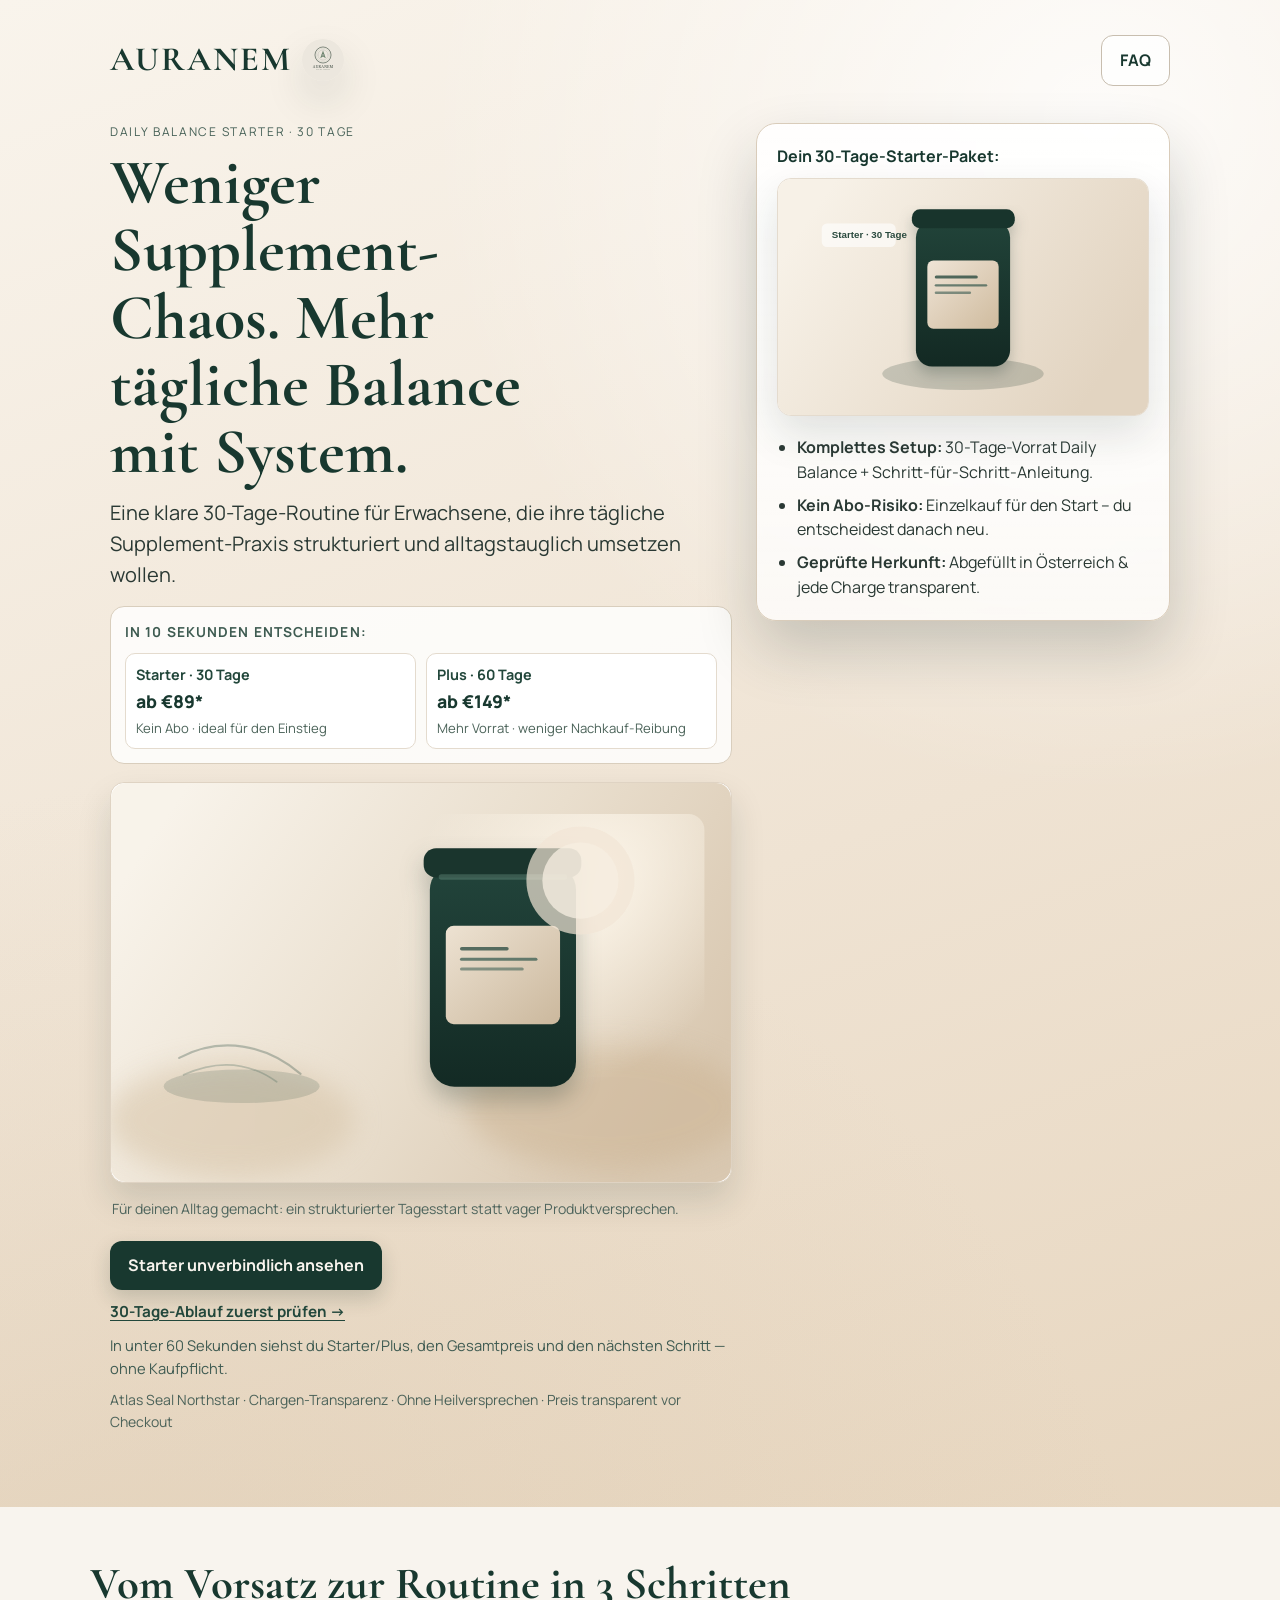
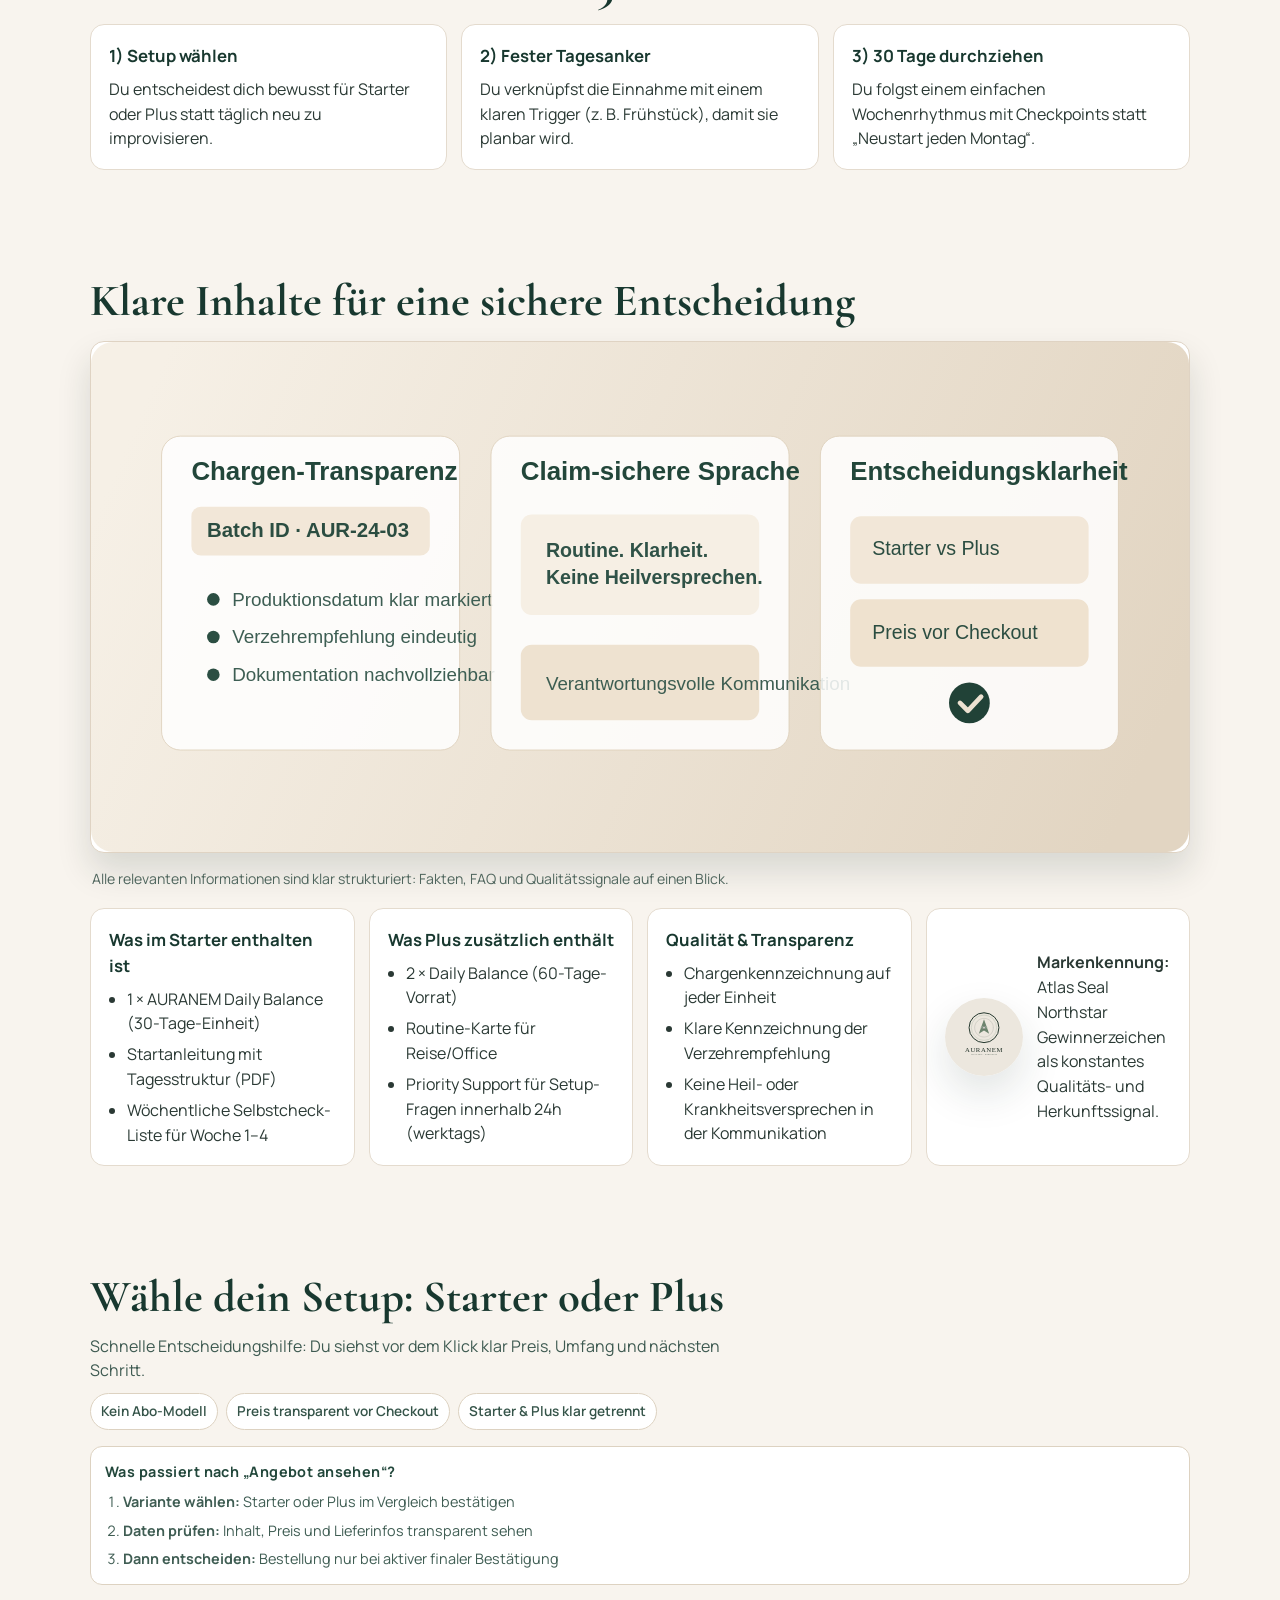
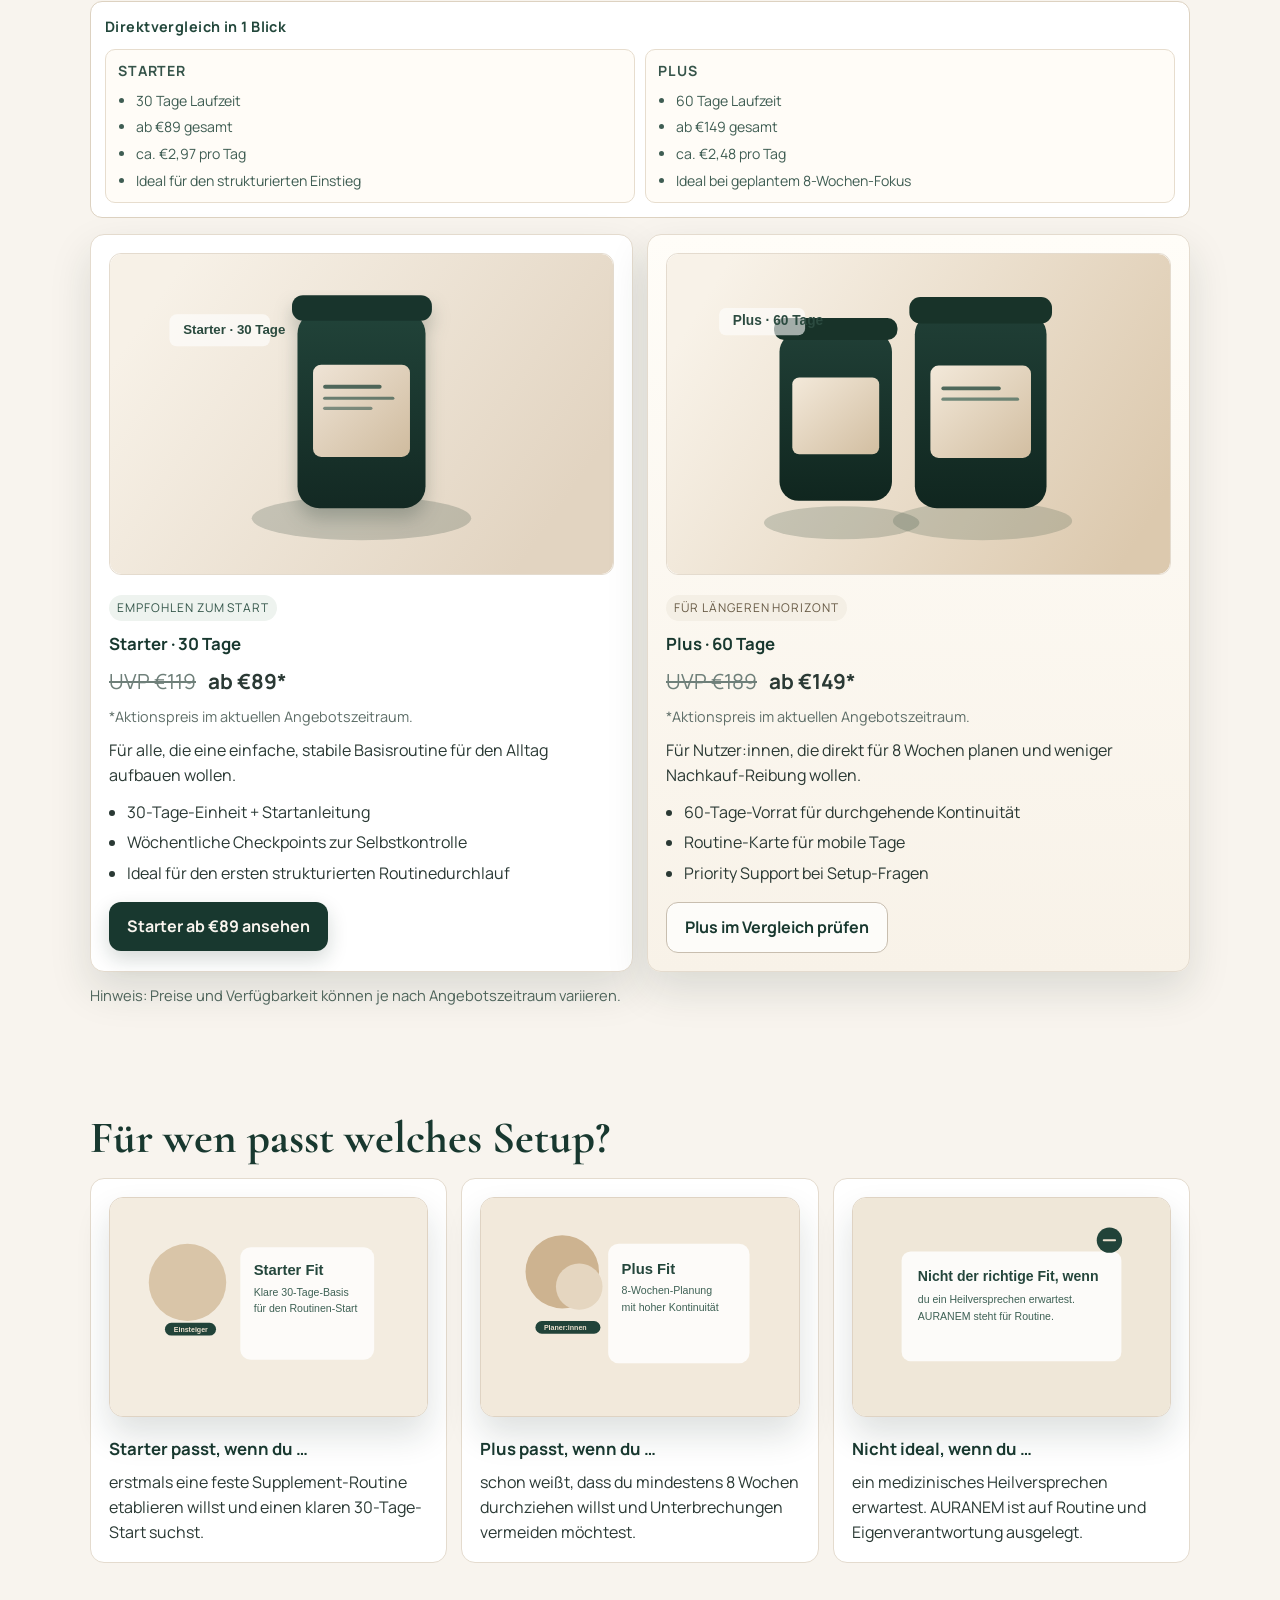
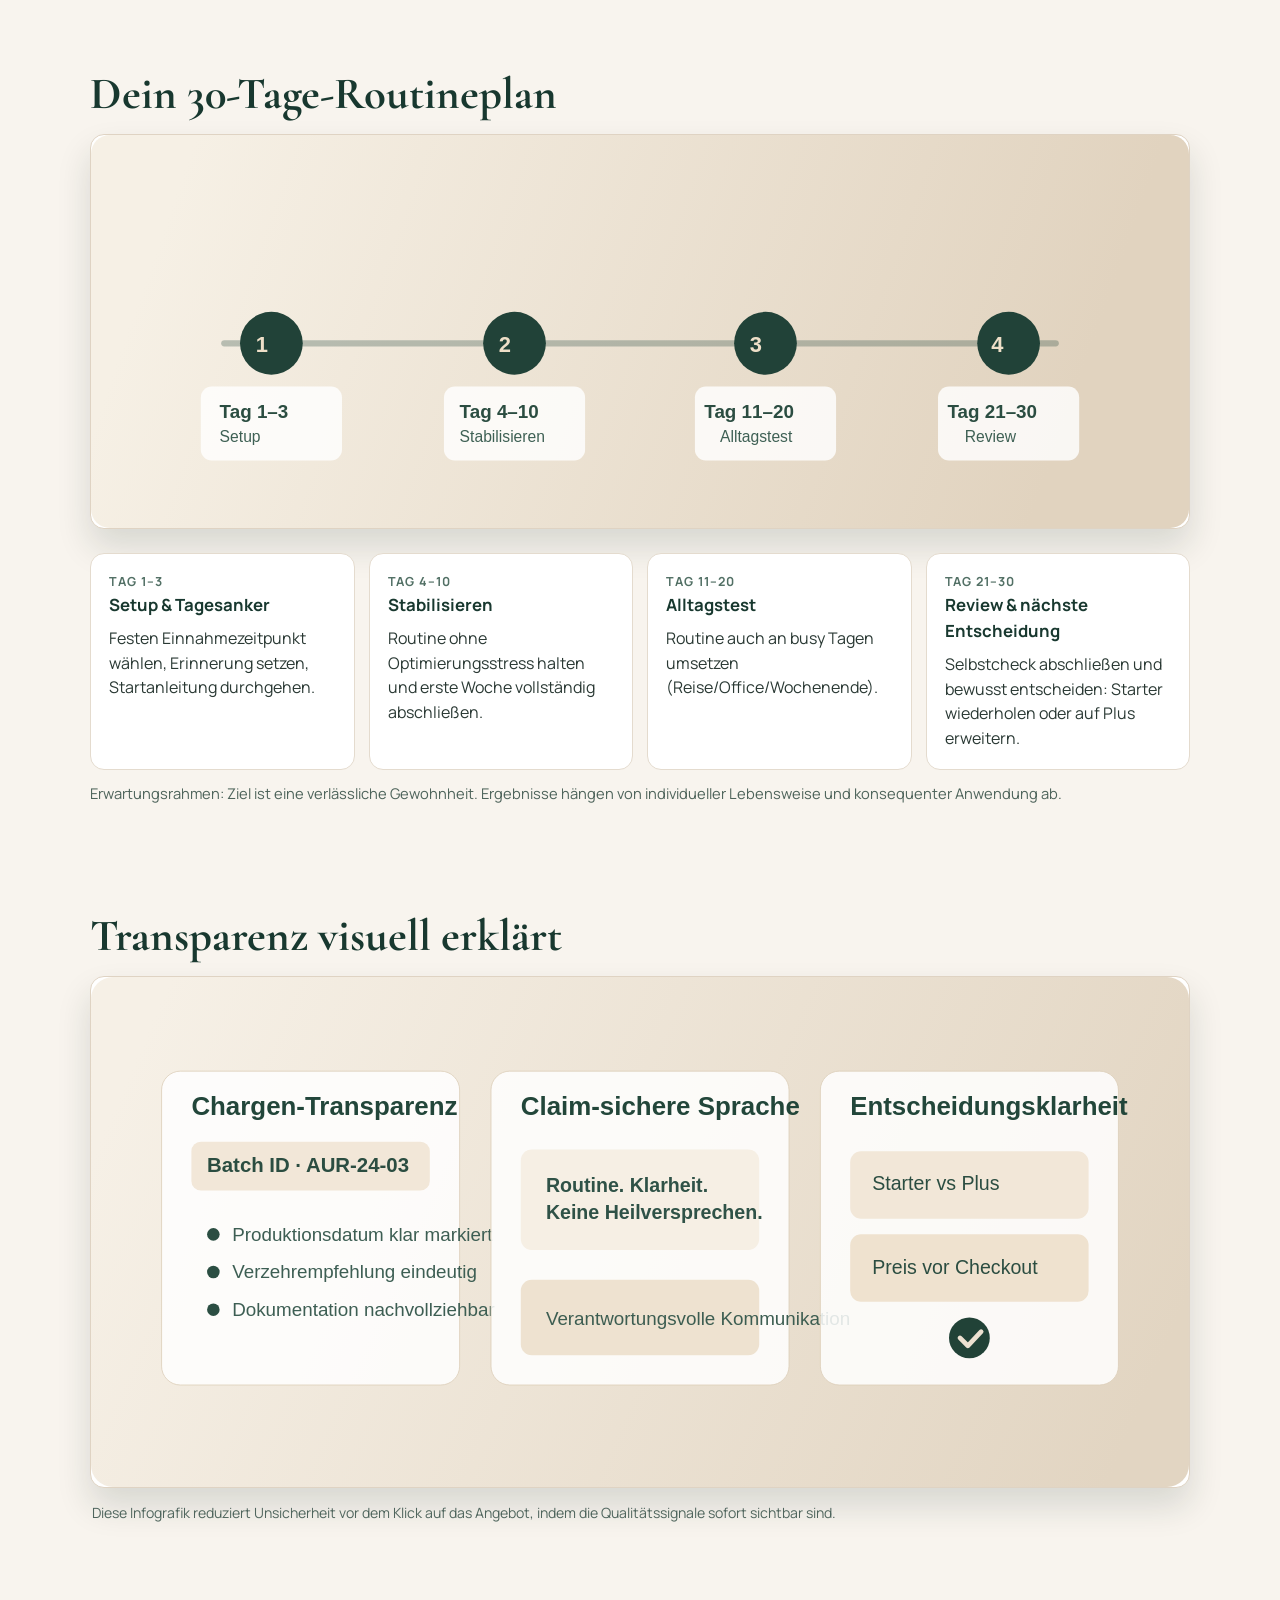
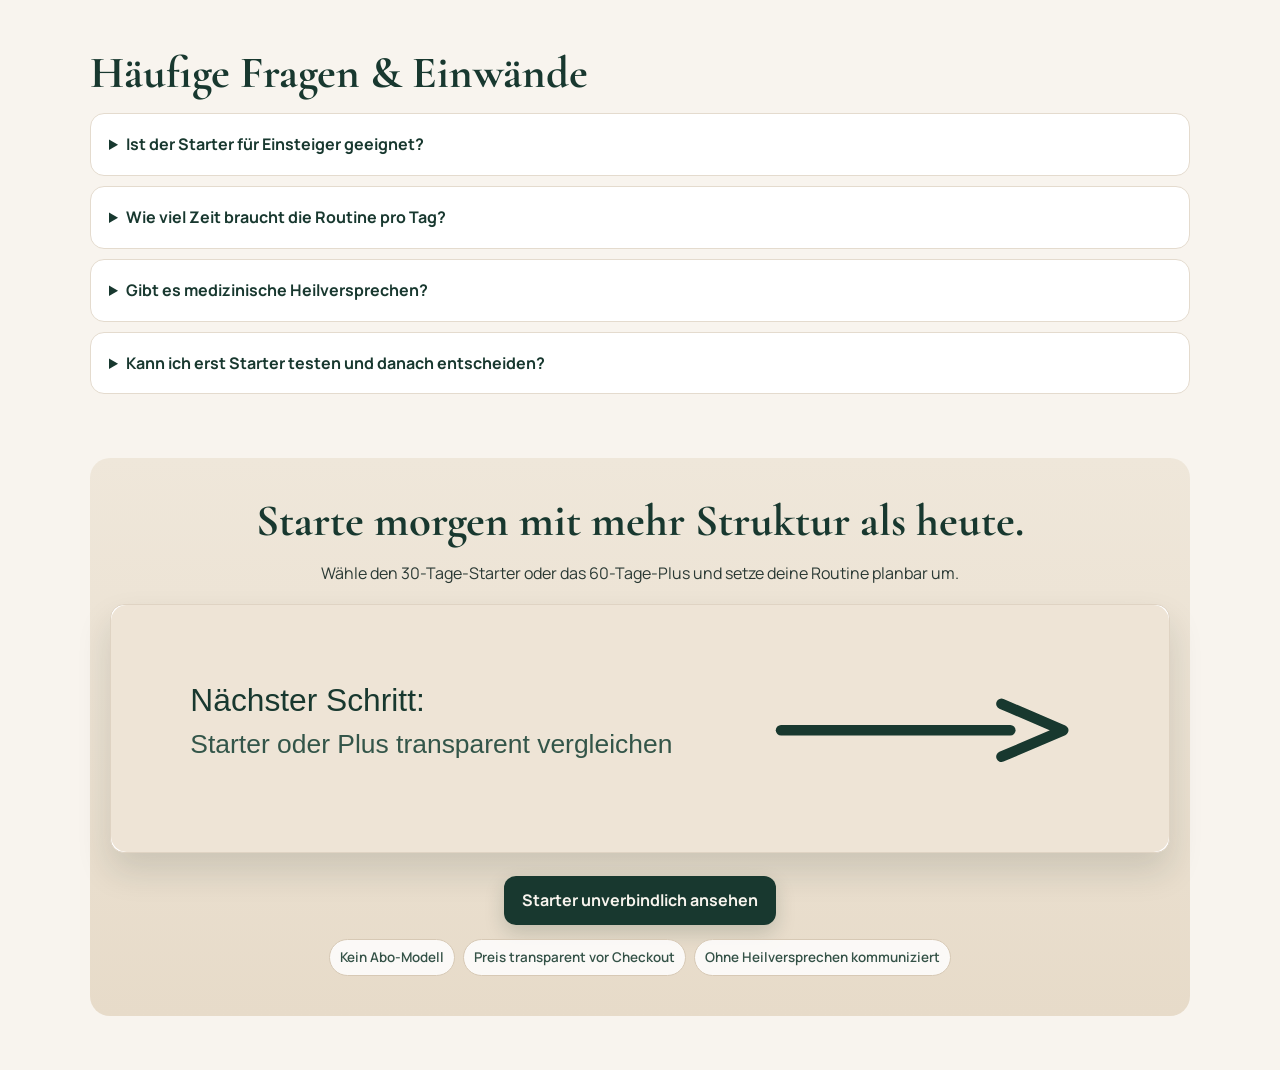
==== commit db685cfc: "auranem lp: add quick starter-vs-plus comparison block" ====
--- a/auranem/index.html
+++ b/auranem/index.html
@@ -48,23 +48,23 @@
         </figure>
 
         <div class="cta-row">
-          <a class="btn btn-primary" href="#offer" data-analytics="cta-primary" data-cta-name="hero_primary" id="ab-primary-cta">Starter unverbindlich ansehen</a>
-          <a class="btn btn-ghost" href="#timeline" data-analytics="cta-secondary" data-cta-name="hero_secondary">30-Tage-Ablauf sehen</a>
+          <a class="btn btn-primary" href="#offer" data-analytics="cta-primary" data-cta-name="hero_primary" id="ab-primary-cta">Starter ab €89 unverbindlich ansehen</a>
+          <a class="cta-secondary-link" href="#timeline" data-analytics="cta-secondary" data-cta-name="hero_secondary">30-Tage-Ablauf zuerst prüfen →</a>
         </div>
-        <p class="cta-micro">In unter 60 Sekunden siehst du Inhalt, Ablauf und Preislogik — ohne Checkout-Zwang.</p>
+        <p class="cta-micro">In unter 60 Sekunden siehst du Starter/Plus, den Gesamtpreis und den nächsten Schritt — ohne Kaufpflicht.</p>
 
         <p class="trust-line">Atlas Seal Northstar · Chargen-Transparenz · Ohne Heilversprechen · Preis transparent vor Checkout</p>
       </div>
 
       <aside class="hero-proof-card">
-        <p class="proof-kicker">Was du hier konkret bekommst:</p>
+        <p class="proof-kicker">Dein 30-Tage-Starter-Paket:</p>
         <figure class="hero-packshot">
           <img src="./assets/starter-product-visual-v4-20260303.svg" alt="AURANEM Starter Produktvisual in editoriellem Premium-Stil" width="1100" height="700" loading="eager" />
         </figure>
         <ul>
-          <li><strong>Produkt klar erkennbar:</strong> Du siehst das Starter-Set direkt auf einen Blick.</li>
-          <li><strong>Beide Optionen transparent:</strong> Starter und Plus lassen sich sofort vergleichen.</li>
-          <li><strong>Praxisnaher Fokus:</strong> Der Schwerpunkt liegt auf einfacher Umsetzung im Alltag.</li>
+          <li><strong>Komplettes Setup:</strong> 30-Tage-Vorrat Daily Balance + Schritt-für-Schritt-Anleitung.</li>
+          <li><strong>Kein Abo-Risiko:</strong> Einzelkauf für den Start – du entscheidest danach neu.</li>
+          <li><strong>Geprüfte Herkunft:</strong> Abgefüllt in Österreich & jede Charge transparent.</li>
         </ul>
       </aside>
     </div>
@@ -143,6 +143,31 @@
           <li><strong>Dann entscheiden:</strong> Bestellung nur bei aktiver finaler Bestätigung</li>
         </ol>
       </div>
+
+      <div class="offer-quick-compare" aria-label="Starter-Plus Direktvergleich">
+        <p class="offer-quick-title">Direktvergleich in 1 Blick</p>
+        <div class="offer-quick-grid">
+          <article>
+            <p class="quick-plan">Starter</p>
+            <ul>
+              <li>30 Tage Laufzeit</li>
+              <li>ab €89 gesamt</li>
+              <li>ca. €2,97 pro Tag</li>
+              <li>Ideal für den strukturierten Einstieg</li>
+            </ul>
+          </article>
+          <article>
+            <p class="quick-plan">Plus</p>
+            <ul>
+              <li>60 Tage Laufzeit</li>
+              <li>ab €149 gesamt</li>
+              <li>ca. €2,48 pro Tag</li>
+              <li>Ideal bei geplantem 8-Wochen-Fokus</li>
+            </ul>
+          </article>
+        </div>
+      </div>
+
       <div class="offer-split">
         <article class="offer-card">
           <img class="offer-visual" src="./assets/starter-product-visual-v4-20260303.svg" alt="AURANEM Starter Produktvisual" width="1100" height="700" loading="lazy" />
@@ -156,7 +181,7 @@
             <li>Wöchentliche Checkpoints zur Selbstkontrolle</li>
             <li>Ideal für den ersten strukturierten Routinedurchlauf</li>
           </ul>
-          <a class="btn btn-primary" href="#start" data-analytics="cta-primary" data-cta-name="offer_primary">Starter-Angebot ansehen</a>
+          <a class="btn btn-primary" href="#start" data-analytics="cta-primary" data-cta-name="offer_primary">Starter ab €89 ansehen</a>
         </article>
 
         <article class="offer-card offer-plus">
@@ -262,7 +287,12 @@
       <figure class="cta-directional">
         <img src="./assets/cta-directional-cue.svg" alt="Visueller Pfeil als Orientierung zum nächsten CTA-Schritt" width="1200" height="280" loading="lazy" />
       </figure>
-      <a class="btn btn-primary" href="#offer" data-analytics="cta-primary" data-cta-name="final_primary" id="ab-final-cta">Starter unverbindlich ansehen</a>
+      <a class="btn btn-primary" href="#offer" data-analytics="cta-primary" data-cta-name="final_primary" id="ab-final-cta">Starter ab €89 unverbindlich ansehen</a>
+      <ul class="final-assurance" aria-label="Sicherheits- und Transparenzhinweise vor dem Angebotsklick">
+        <li>Kein Abo-Modell</li>
+        <li>Preis transparent vor Checkout</li>
+        <li>Ohne Heilversprechen kommuniziert</li>
+      </ul>
     </section>
   </main>
 
--- a/auranem/styles.css
+++ b/auranem/styles.css
@@ -135,7 +135,21 @@
   color: #4b6359;
 }
 
-.cta-row { display: flex; gap: 12px; flex-wrap: wrap; margin: 22px 0 10px; }
+.cta-row {
+  display: flex;
+  flex-direction: column;
+  align-items: flex-start;
+  gap: 10px;
+  margin: 22px 0 10px;
+}
+
+.cta-secondary-link {
+  color: #22473b;
+  font-weight: 700;
+  font-size: .95rem;
+  text-decoration: underline;
+  text-underline-offset: 3px;
+}
 
 .btn {
   display: inline-block;
@@ -276,6 +290,52 @@
   font-size: .9rem;
 }
 
+.offer-quick-compare {
+  margin: 0 0 16px;
+  padding: 14px;
+  border-radius: 12px;
+  border: 1px solid #ddd2c1;
+  background: #fff;
+}
+
+.offer-quick-title {
+  margin: 0 0 10px;
+  font-size: .9rem;
+  font-weight: 700;
+  letter-spacing: .03em;
+  color: #22473b;
+}
+
+.offer-quick-grid {
+  display: grid;
+  gap: 10px;
+}
+
+.offer-quick-grid article {
+  border: 1px solid #e7ddce;
+  border-radius: 10px;
+  padding: 10px 12px;
+  background: #fffcf7;
+}
+
+.quick-plan {
+  margin: 0 0 8px;
+  font-size: .88rem;
+  font-weight: 700;
+  text-transform: uppercase;
+  letter-spacing: .06em;
+  color: #36544a;
+}
+
+.offer-quick-grid ul {
+  margin: 0;
+  padding-left: 18px;
+  display: grid;
+  gap: 5px;
+  color: #3f5d53;
+  font-size: .88rem;
+}
+
 .offer-card { box-shadow: var(--shadow-soft); }
 .offer-plus {
   background: linear-gradient(180deg, #fffdf8, #f8f2e8);
@@ -340,6 +400,26 @@
 }
 .final p { margin: 0 0 18px; }
 
+.final-assurance {
+  list-style: none;
+  margin: 14px 0 0;
+  padding: 0;
+  display: flex;
+  flex-wrap: wrap;
+  justify-content: center;
+  gap: 8px;
+}
+
+.final-assurance li {
+  padding: 7px 10px;
+  border-radius: 999px;
+  border: 1px solid #d7c9b5;
+  background: rgba(255, 255, 255, .84);
+  color: #345247;
+  font-size: .84rem;
+  font-weight: 600;
+}
+
 .mobile-sticky-cta {
   position: fixed;
   left: 12px;
@@ -357,6 +437,7 @@
   .snapshot-grid { grid-template-columns: 1fr 1fr; }
   .value-grid { grid-template-columns: repeat(3, 1fr); }
   .trust-grid-4 { grid-template-columns: repeat(4, 1fr); }
+  .offer-quick-grid { grid-template-columns: 1fr 1fr; }
   .offer-split { grid-template-columns: 1fr 1fr; }
   .timeline-grid { grid-template-columns: repeat(4, 1fr); }
   .final { margin-bottom: 54px; }
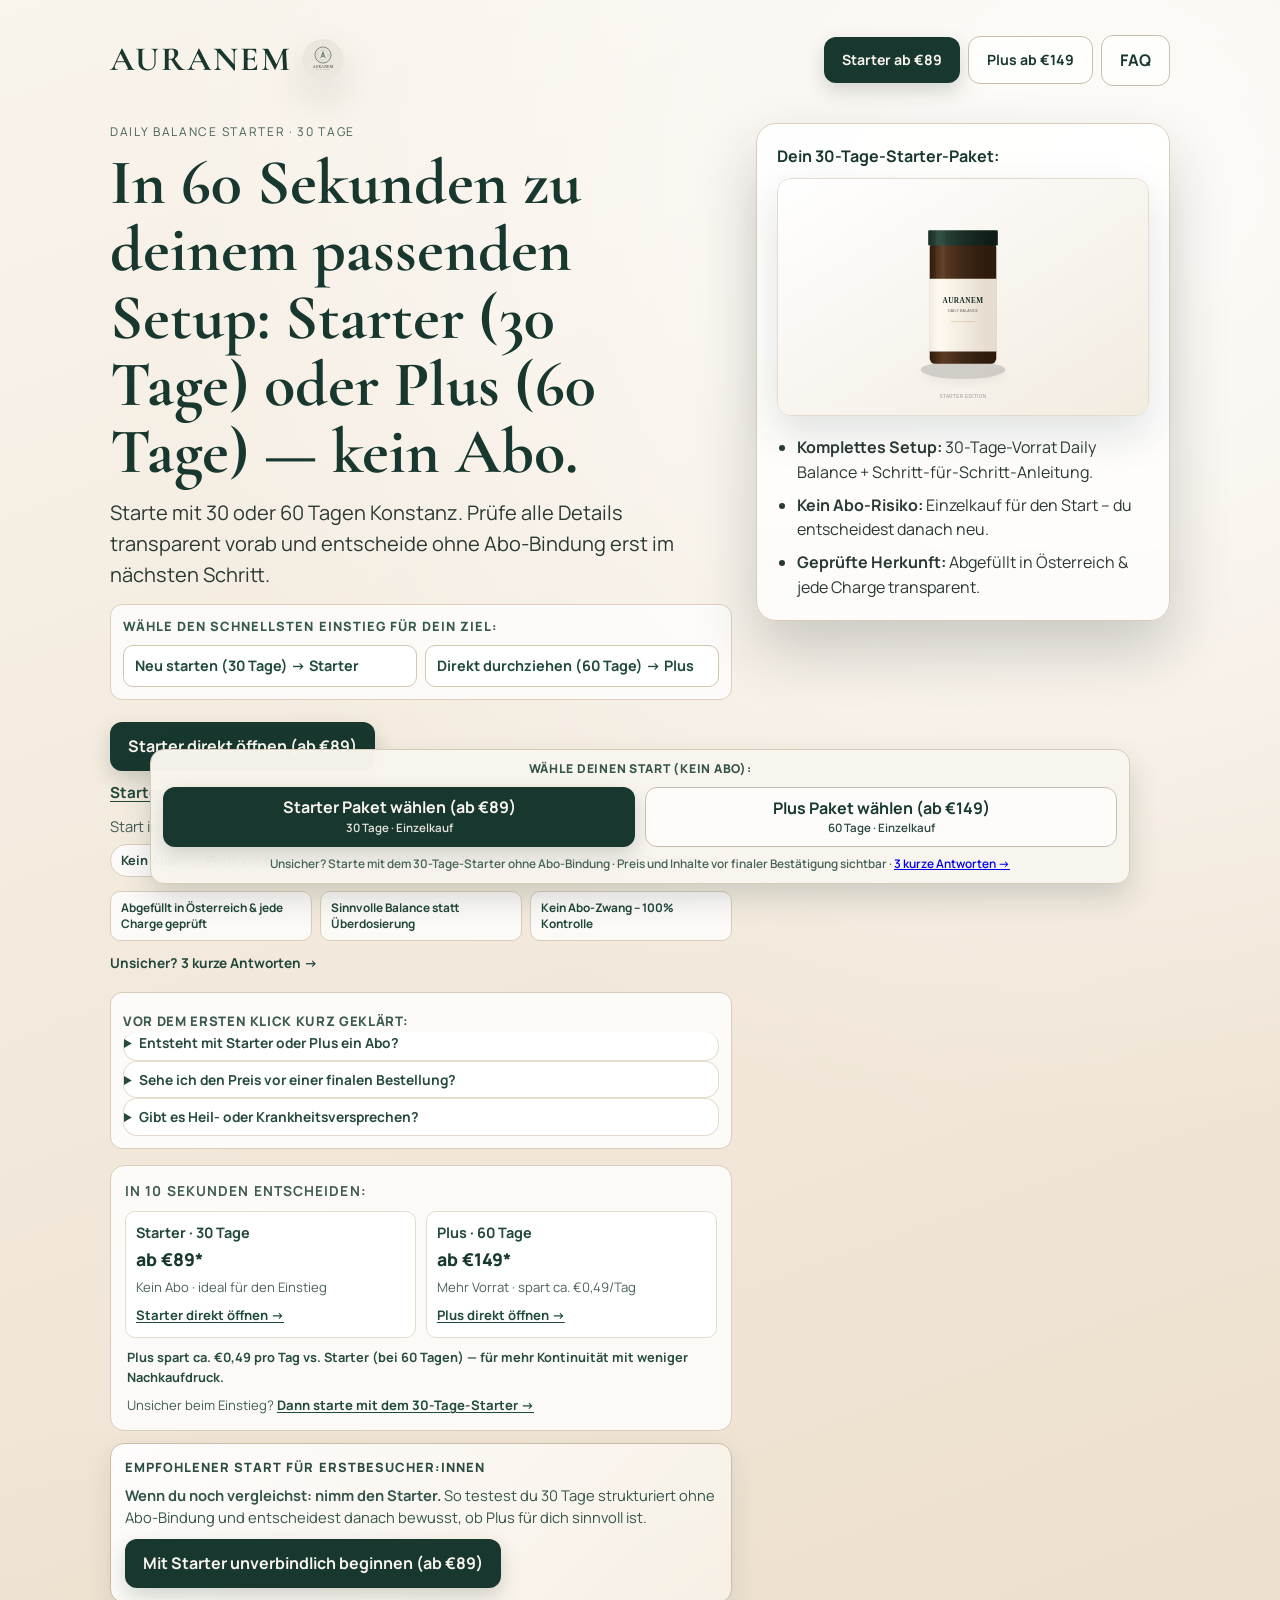
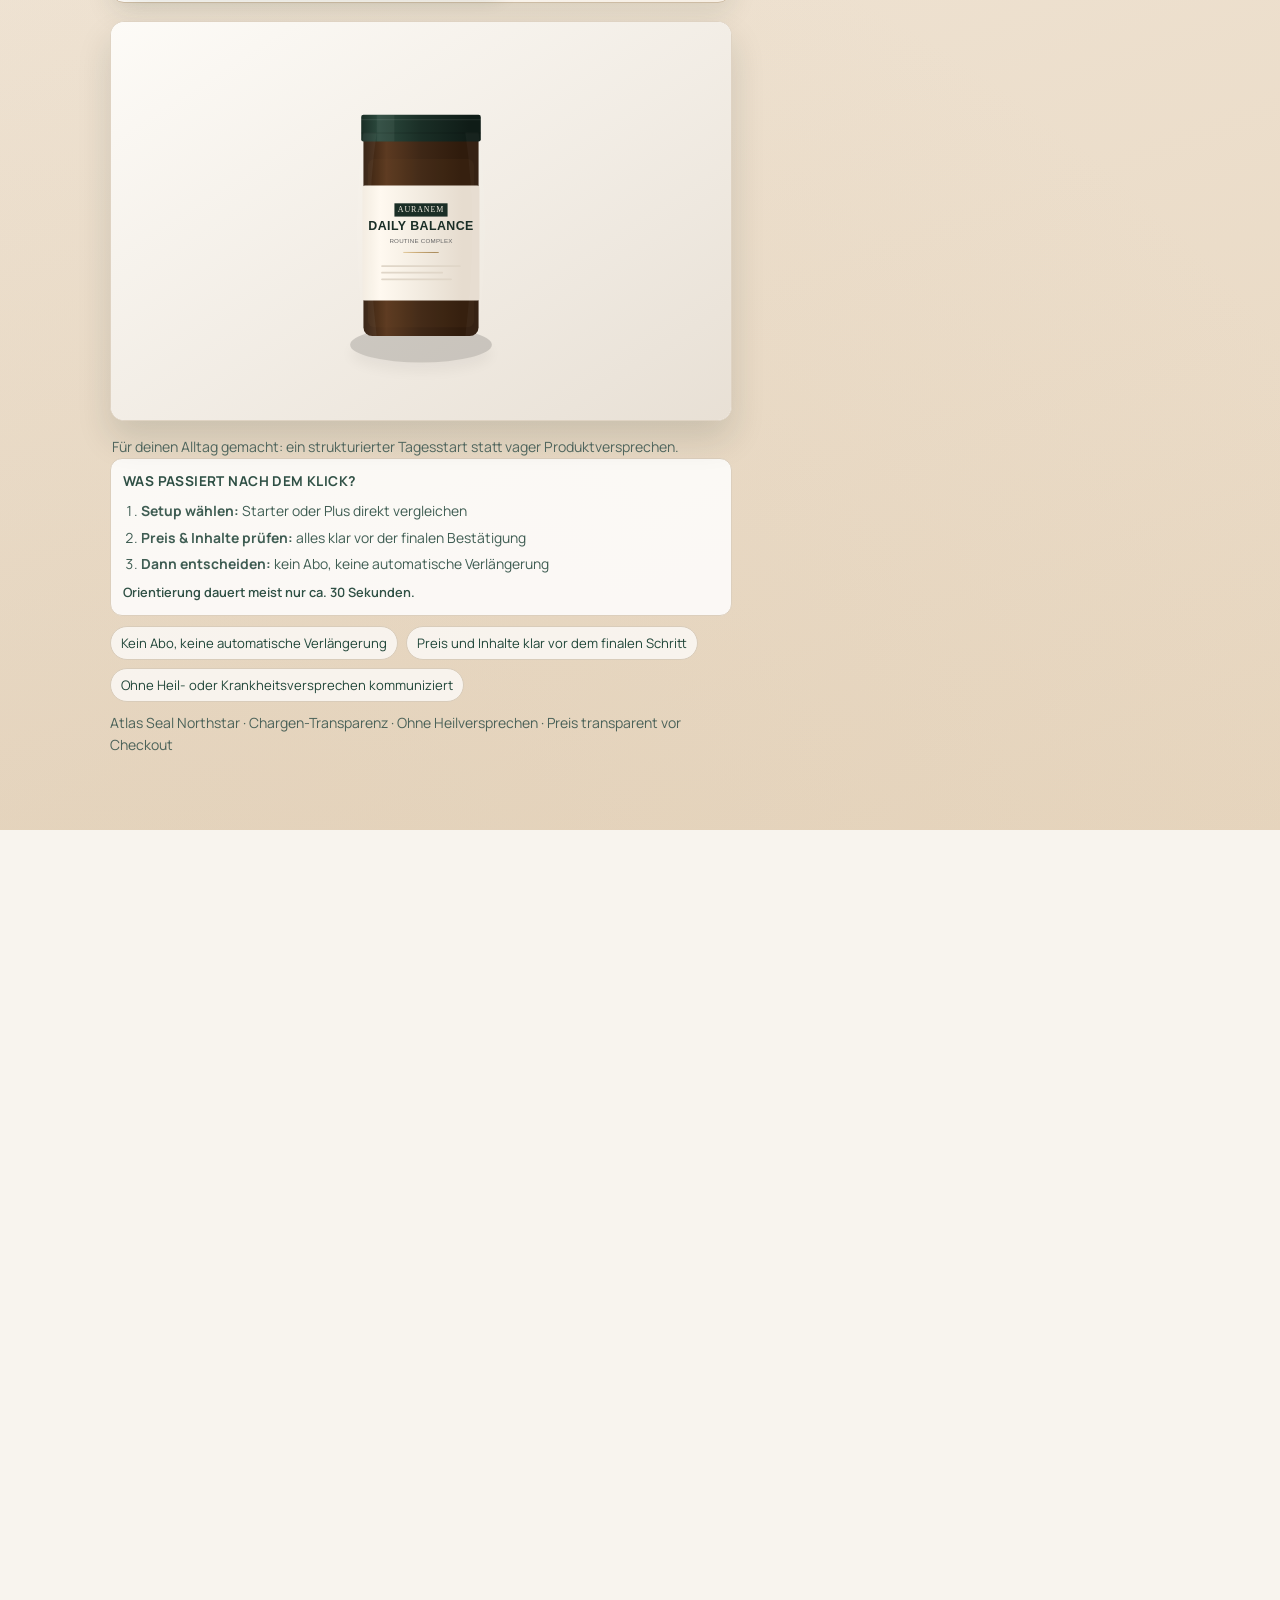
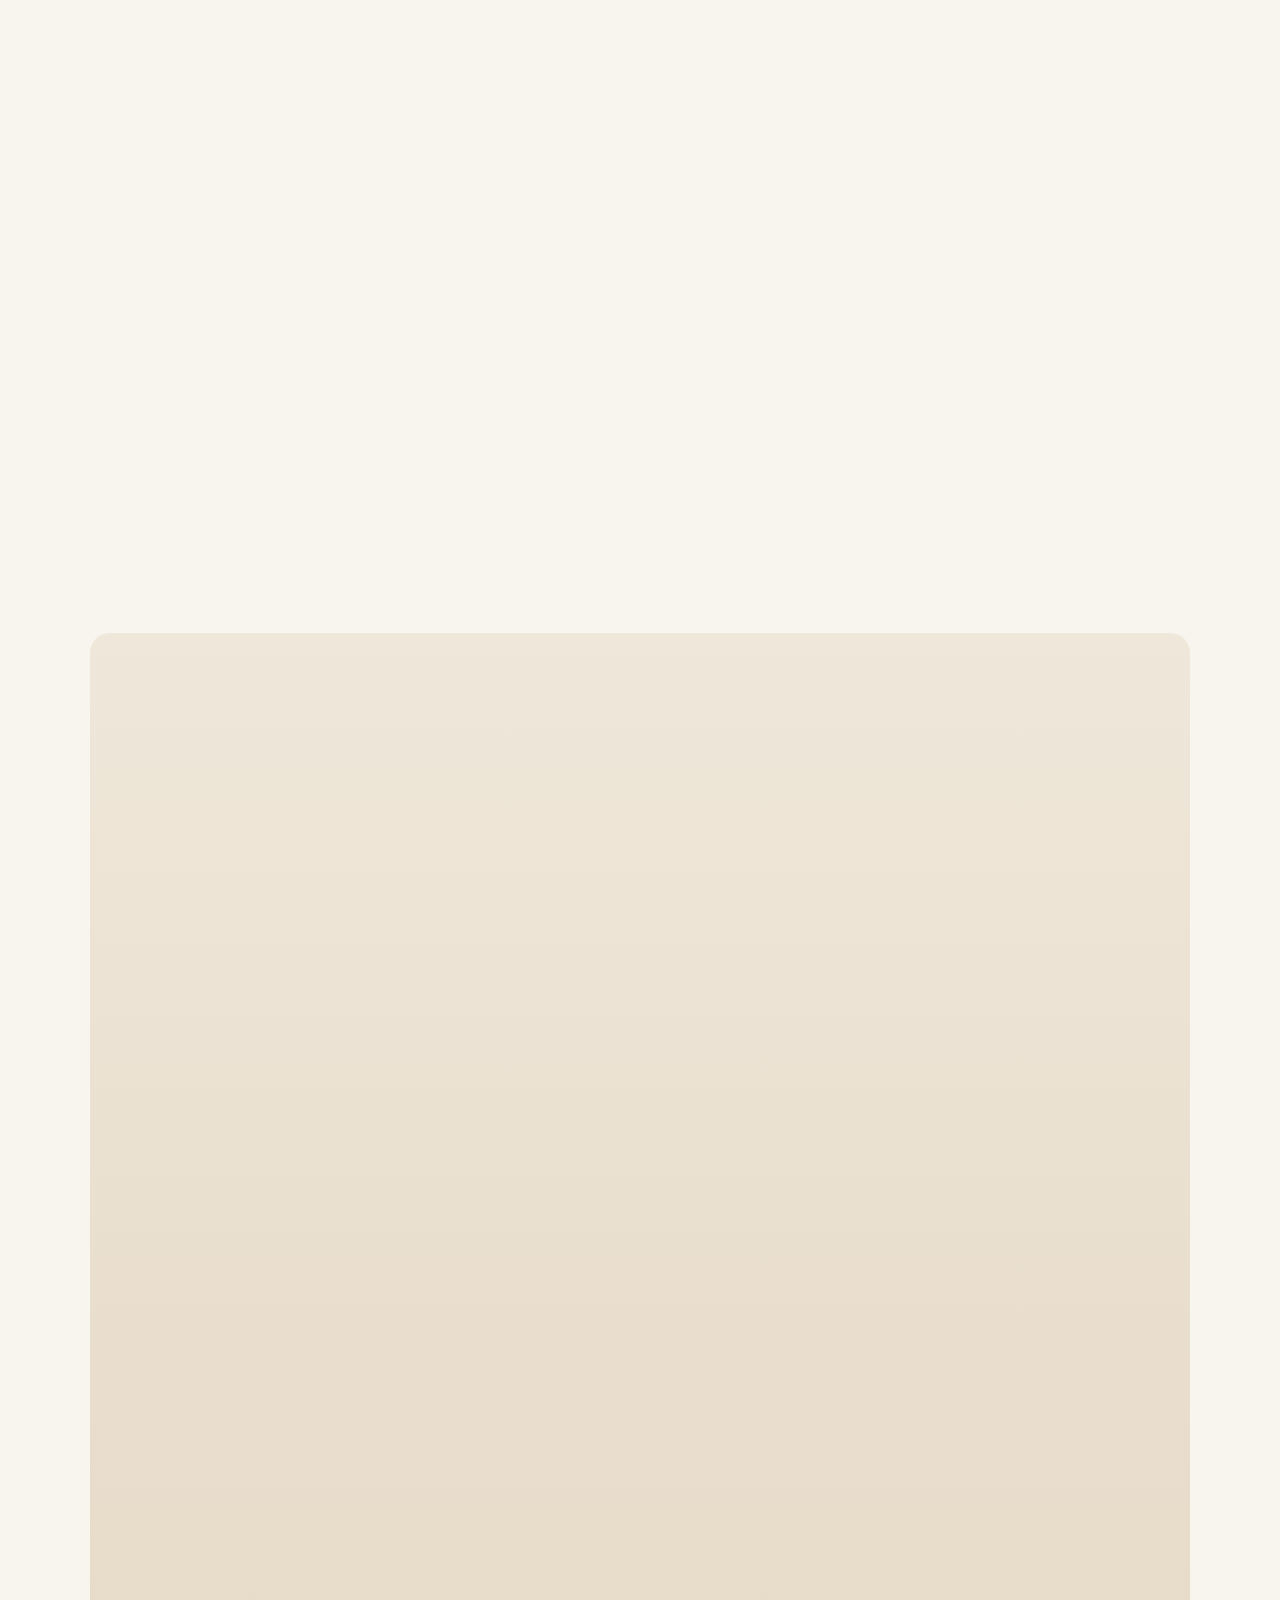
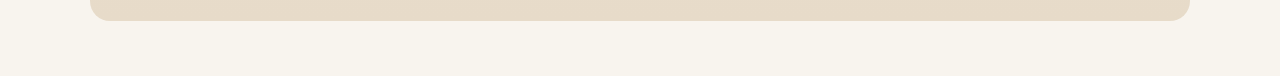
==== commit dd176962: "feat(auranem): update index.html (GTM) and replace placeholder SVGs with realistic amber glass visua" ====
--- a/auranem/index.html
+++ b/auranem/index.html
@@ -8,6 +8,7 @@
   <link rel="preconnect" href="https://fonts.googleapis.com">
   <link rel="preconnect" href="https://fonts.gstatic.com" crossorigin>
   <link href="https://fonts.googleapis.com/css2?family=Cormorant+Garamond:wght@600;700&family=Manrope:wght@400;500;600;700&display=swap" rel="stylesheet">
+  <link rel="preload" as="image" href="./assets/hero-key-visual-v4-20260303.svg" fetchpriority="high" />
   <link rel="stylesheet" href="./styles.css" />
 </head>
 <body>
@@ -17,14 +18,59 @@
         <div class="brand">AURANEM</div>
         <img src="./assets/atlas-seal-northstar.svg" alt="Atlas Seal Northstar Gewinnerlogo" class="winner-logo" width="42" height="42" loading="eager" />
       </div>
-      <a class="btn btn-ghost" href="#faq" data-analytics="cta-secondary" data-cta-name="nav_faq">FAQ</a>
+      <div class="nav-actions">
+        <a class="btn btn-primary nav-cta" href="#offer-starter" data-analytics="cta-primary" data-cta-name="nav_primary_starter">Starter ab €89</a>
+        <a class="btn btn-ghost nav-cta" href="#offer-plus" data-analytics="cta-primary" data-cta-name="nav_primary_plus">Plus ab €149</a>
+        <a class="btn btn-ghost" href="#faq" data-analytics="cta-secondary" data-cta-name="nav_faq">FAQ</a>
+      </div>
     </nav>
 
     <div class="wrap hero-grid">
       <div>
         <p class="eyebrow" id="ab-eyebrow">Daily Balance Starter · 30 Tage</p>
-        <h1 id="ab-headline">Weniger Supplement-Chaos. Mehr tägliche Balance mit System.</h1>
-        <p class="sub" id="ab-subcopy">Eine klare 30-Tage-Routine für Erwachsene, die ihre tägliche Supplement-Praxis strukturiert und alltagstauglich umsetzen wollen.</p>
+        <h1 id="ab-headline">Tägliche Balance statt Supplement-Chaos: Deine neue Routine in 30 Sekunden.</h1>
+        <p class="sub" id="ab-subcopy">Starte mit 30 oder 60 Tagen Konstanz. Prüfe alle Details transparent vorab und entscheide ohne Abo-Bindung erst im nächsten Schritt.</p>
+
+        <div class="hero-path-shortcuts" aria-label="Schnelleinstieg nach Ziel">
+          <p class="hero-path-title">Wähle den schnellsten Einstieg für dein Ziel:</p>
+          <div class="hero-path-actions">
+            <a href="#offer-starter" data-analytics="cta-primary" data-cta-name="hero_path_starter">Neu starten (30 Tage) → Starter</a>
+            <a href="#offer-plus" data-analytics="cta-primary" data-cta-name="hero_path_plus">Direkt durchziehen (60 Tage) → Plus</a>
+          </div>
+        </div>
+
+        <div class="cta-row">
+          <a class="btn btn-primary" href="#offer-starter" data-analytics="cta-primary" data-cta-name="hero_primary" id="ab-primary-cta">Starter direkt öffnen (ab €89)</a>
+          <a class="cta-secondary-link" href="#offer-decision-matrix" data-analytics="cta-secondary" data-cta-name="hero_secondary_compare">Starter vs. Plus in 15 Sek vergleichen →</a>
+        </div>
+        <p class="cta-micro" id="hero-cta-micro">Unverbindlich prüfen: Der Klick führt zur Auswahl, nicht zum direkten Kauf. Volle Transparenz vorab.</p>
+        <ul class="cta-reassurance" aria-label="Sicherheits-Hinweise direkt vor dem ersten Klick">
+          <li>Kein Abo</li>
+          <li>Preis vor finalem Checkout sichtbar</li>
+          <li>Bestellung erst nach aktiver Bestätigung</li>
+        </ul>
+        <div class="hero-transaction-rails" aria-label="Qualitäts- und Sicherheits-Highlights">
+          <span><strong>Abgefüllt in Österreich</strong> & jede Charge geprüft</span>
+          <span><strong>Sinnvolle Balance</strong> statt Überdosierung</span>
+          <span><strong>Kein Abo-Zwang</strong> – 100% Kontrolle</span>
+        </div>
+        <p class="cta-faq-link"><a href="#offer-objection-faq" data-analytics="cta-secondary" data-cta-name="hero_faq_quick">Unsicher? 3 kurze Antworten →</a></p>
+
+        <div class="hero-quick-objections" aria-label="Einwandklärung direkt im Hero">
+          <p class="hero-quick-objections-title">Vor dem ersten Klick kurz geklärt:</p>
+          <details data-analytics="faq-item" data-faq-id="hero-quick-abo">
+            <summary>Entsteht mit Starter oder Plus ein Abo?</summary>
+            <p>Nein. Beide Optionen sind Einzelkäufe ohne automatische Verlängerung.</p>
+          </details>
+          <details data-analytics="faq-item" data-faq-id="hero-quick-price">
+            <summary>Sehe ich den Preis vor einer finalen Bestellung?</summary>
+            <p>Ja. Preis und Inhalte sind vor der aktiven finalen Bestätigung transparent sichtbar.</p>
+          </details>
+          <details data-analytics="faq-item" data-faq-id="hero-quick-claims">
+            <summary>Gibt es Heil- oder Krankheitsversprechen?</summary>
+            <p>Nein. AURANEM kommuniziert bewusst ohne medizinische Heil- oder Krankheitsclaims.</p>
+          </details>
+        </div>
 
         <div class="hero-price-snapshot" aria-label="Schnelle Preis- und Entscheidungsübersicht">
           <p class="snapshot-title">In 10 Sekunden entscheiden:</p>
@@ -33,25 +79,46 @@
               <p class="snapshot-plan">Starter · 30 Tage</p>
               <p class="snapshot-price">ab €89*</p>
               <p class="snapshot-meta">Kein Abo · ideal für den Einstieg</p>
+              <a class="snapshot-jump" href="#offer-starter" data-analytics="cta-primary" data-cta-name="hero_snapshot_starter">Starter direkt öffnen →</a>
             </article>
             <article>
               <p class="snapshot-plan">Plus · 60 Tage</p>
               <p class="snapshot-price">ab €149*</p>
-              <p class="snapshot-meta">Mehr Vorrat · weniger Nachkauf-Reibung</p>
+              <p class="snapshot-meta">Mehr Vorrat · spart ca. €0,49/Tag</p>
+              <a class="snapshot-jump" href="#offer-plus" data-analytics="cta-primary" data-cta-name="hero_snapshot_plus">Plus direkt öffnen →</a>
             </article>
           </div>
+          <p class="snapshot-savings">Plus spart ca. €0,49 pro Tag vs. Starter (bei 60 Tagen) — für mehr Kontinuität mit weniger Nachkaufdruck.</p>
+          <p class="snapshot-default-path">Unsicher beim Einstieg? <a href="#offer-starter" data-analytics="cta-primary" data-cta-name="hero_snapshot_default_starter">Dann starte mit dem 30-Tage-Starter →</a></p>
+        </div>
+
+        <div class="hero-recommendation" aria-label="Empfohlener Einstieg bei Unsicherheit">
+          <p class="hero-recommendation-kicker">Empfohlener Start für Erstbesucher:innen</p>
+          <p class="hero-recommendation-copy"><strong>Wenn du noch vergleichst: nimm den Starter.</strong> So testest du 30 Tage strukturiert ohne Abo-Bindung und entscheidest danach bewusst, ob Plus für dich sinnvoll ist.</p>
+          <a class="btn btn-primary" href="#offer-starter" data-analytics="cta-primary" data-cta-name="hero_reco_starter">Mit Starter unverbindlich beginnen (ab €89)</a>
         </div>
 
         <figure class="hero-lifestyle">
-          <img src="./assets/hero-key-visual-v4-20260303.svg" alt="Editorial Hero-Visual mit AURANEM im Premium-Alltagskontext" width="1400" height="900" loading="eager" />
+          <img src="./assets/hero-key-visual-v4-20260303.svg" alt="Editorial Hero-Visual mit AURANEM im Premium-Alltagskontext" width="1400" height="900" loading="eager" fetchpriority="high" decoding="async" />
           <figcaption>Für deinen Alltag gemacht: ein strukturierter Tagesstart statt vager Produktversprechen.</figcaption>
         </figure>
 
-        <div class="cta-row">
-          <a class="btn btn-primary" href="#offer" data-analytics="cta-primary" data-cta-name="hero_primary" id="ab-primary-cta">Starter ab €89 unverbindlich ansehen</a>
-          <a class="cta-secondary-link" href="#timeline" data-analytics="cta-secondary" data-cta-name="hero_secondary">30-Tage-Ablauf zuerst prüfen →</a>
-        </div>
-        <p class="cta-micro">In unter 60 Sekunden siehst du Starter/Plus, den Gesamtpreis und den nächsten Schritt — ohne Kaufpflicht.</p>
+
+        <div class="hero-next-step" aria-label="Ablauf nach dem Klick">
+          <p class="hero-next-step-title">Was passiert nach dem Klick?</p>
+          <ol>
+            <li><strong>Setup wählen:</strong> Starter oder Plus direkt vergleichen</li>
+            <li><strong>Preis & Inhalte prüfen:</strong> alles klar vor der finalen Bestätigung</li>
+            <li><strong>Dann entscheiden:</strong> kein Abo, keine automatische Verlängerung</li>
+          </ol>
+          <p class="hero-next-step-time">Orientierung dauert meist nur ca. 30 Sekunden.</p>
+        </div>
+
+        <ul class="hero-assurance" aria-label="Risikofreie Entscheidungsleitplanken">
+          <li>Kein Abo, keine automatische Verlängerung</li>
+          <li>Preis und Inhalte klar vor dem finalen Schritt</li>
+          <li>Ohne Heil- oder Krankheitsversprechen kommuniziert</li>
+        </ul>
 
         <p class="trust-line">Atlas Seal Northstar · Chargen-Transparenz · Ohne Heilversprechen · Preis transparent vor Checkout</p>
       </div>
@@ -59,7 +126,7 @@
       <aside class="hero-proof-card">
         <p class="proof-kicker">Dein 30-Tage-Starter-Paket:</p>
         <figure class="hero-packshot">
-          <img src="./assets/starter-product-visual-v4-20260303.svg" alt="AURANEM Starter Produktvisual in editoriellem Premium-Stil" width="1100" height="700" loading="eager" />
+          <img src="./assets/starter-product-visual-v4-20260303.svg" alt="AURANEM Starter Produktvisual in editoriellem Premium-Stil" width="1100" height="700" loading="lazy" fetchpriority="low" decoding="async" />
         </figure>
         <ul>
           <li><strong>Komplettes Setup:</strong> 30-Tage-Vorrat Daily Balance + Schritt-für-Schritt-Anleitung.</li>
@@ -127,6 +194,27 @@
       </div>
     </section>
 
+    <section class="section testimonials wrap" id="reviews">
+      <h2>Erfahrungen aus der Community</h2>
+      <div class="value-grid">
+        <article class="value">
+          <p style="color: #F59E0B; margin-bottom: 0.5rem;">★★★★★</p>
+          <p>„Endlich eine Routine, die ich wirklich durchhalte. Das 30-Tage-Konzept hat mir geholfen, morgens konsequent zu bleiben.“</p>
+          <p style="font-size: 0.9em; opacity: 0.8; margin-top: 1rem;">— Michael K., Starter-Kunde</p>
+        </article>
+        <article class="value">
+          <p style="color: #F59E0B; margin-bottom: 0.5rem;">★★★★★</p>
+          <p>„Schmeckt angenehm natürlich und die Lieferung war extrem schnell. Fühle mich gut betreut.“</p>
+          <p style="font-size: 0.9em; opacity: 0.8; margin-top: 1rem;">— Sabine L., Plus-Kundin</p>
+        </article>
+        <article class="value">
+          <p style="color: #F59E0B; margin-bottom: 0.5rem;">★★★★★</p>
+          <p>„Ich schätze die Transparenz. Kein Abo-Dschungel, sondern einfach bestellen, wenn ich es brauche. Top Qualität.“</p>
+          <p style="font-size: 0.9em; opacity: 0.8; margin-top: 1rem;">— Thomas H., Starter-Kunde</p>
+        </article>
+      </div>
+    </section>
+
     <section class="section offer wrap" id="offer">
       <h2>Wähle dein Setup: Starter oder Plus</h2>
       <p class="decision-kicker">Schnelle Entscheidungshilfe: Du siehst vor dem Klick klar Preis, Umfang und nächsten Schritt.</p>
@@ -135,12 +223,88 @@
         <span>Preis transparent vor Checkout</span>
         <span>Starter & Plus klar getrennt</span>
       </div>
+
+      <div class="offer-split">
+        <article class="offer-card" id="offer-starter">
+          <img class="offer-visual" src="./assets/starter-product-visual-v4-20260303.svg" alt="AURANEM Starter Produktvisual" width="1100" height="700" loading="lazy" />
+          <p class="offer-badge">Empfohlen zum Start</p>
+          <h3>Starter · 30 Tage</h3>
+          <p class="offer-price"><span class="strike">UVP €119</span> <strong>ab €89*</strong></p>
+          <p class="offer-unit-pill" aria-label="Preis pro Tag Starter">ca. €2,97 pro Tag bei 30 Tagen</p>
+          <p class="offer-note">*Aktionspreis im aktuellen Angebotszeitraum.</p>
+          <p class="offer-copy">Für alle, die eine einfache, stabile Basisroutine für den Alltag aufbauen wollen.</p>
+          <ul class="offer-list">
+            <li>30-Tage-Einheit + Startanleitung</li>
+            <li>Wöchentliche Checkpoints zur Selbstkontrolle</li>
+            <li>Ideal für den ersten strukturierten Routinedurchlauf</li>
+            <li><strong>Geprüfte Herkunft:</strong> Abgefüllt in Österreich & jede Charge transparent</li>
+          </ul>
+          <a class="btn btn-primary" href="#ab-final-cta" data-analytics="cta-primary" data-cta-name="offer_primary" data-plan-intent="starter">Starter Details prüfen (ab €89)</a>
+          <p class="offer-cta-micro">Im nächsten Schritt siehst du Preis & Inhalte klar vor der finalen Bestätigung.</p>
+          <ul class="offer-cta-checks" aria-label="Sicherheits-Check direkt vor dem Klick">
+            <li>Kein Kauf mit diesem Klick — zuerst Preis & Inhalte im nächsten Schritt prüfen</li>
+            <li>Kein Abo</li>
+            <li>Chargen- & Anwendungshinweise vor Abschluss sichtbar</li>
+          </ul>
+        </article>
+
+        <article class="offer-card offer-plus" id="offer-plus">
+          <img class="offer-visual" src="./assets/plus-product-visual-v4-20260303.svg" alt="AURANEM Plus Produktvisual" width="1100" height="700" loading="lazy" />
+          <p class="offer-badge offer-badge-soft">Für längeren Horizont</p>
+          <h3>Plus · 60 Tage</h3>
+          <p class="offer-price"><span class="strike">UVP €189</span> <strong>ab €149*</strong></p>
+          <p class="offer-unit-pill" aria-label="Preis pro Tag Plus">ca. €2,48 pro Tag bei 60 Tagen</p>
+          <p class="offer-value-pill" aria-label="Preisvorteil Plus gegenüber Starter">Plus Vorteil: ca. €0,49 weniger pro Tag vs. Starter (bei 60 Tagen)</p>
+          <p class="offer-savings-proof" aria-label="Kostenvergleich Plus gegenüber zwei Starter-Einheiten">Wenn du ohnehin 60 Tage planst: 2× Starter kosten €178 — Plus liegt bei €149 (≈ €29 weniger).</p>
+          <p class="offer-note">*Aktionspreis im aktuellen Angebotszeitraum.</p>
+          <p class="offer-copy">Für Nutzer:innen, die direkt für 8 Wochen planen und weniger Nachkauf-Reibung wollen.</p>
+          <ul class="offer-list">
+            <li>60-Tage-Vorrat für durchgehende Kontinuität</li>
+            <li>Routine-Karte für mobile Tage</li>
+            <li>Priority Support bei Setup-Fragen</li>
+            <li><strong>Geprüfte Herkunft:</strong> Abgefüllt in Österreich & jede Charge transparent</li>
+          </ul>
+          <a class="btn btn-primary" href="#final-plus-choice" data-analytics="cta-primary" data-cta-name="offer_plus_primary" data-plan-intent="plus">Plus Details prüfen (ab €149)</a>
+          <p class="offer-cta-micro">Im nächsten Schritt siehst du Preis & Inhalte klar vor der finalen Bestätigung.</p>
+          <ul class="offer-cta-checks" aria-label="Sicherheits-Check direkt vor dem Klick">
+            <li>Kein Kauf mit diesem Klick — zuerst Preis & Inhalte im nächsten Schritt prüfen</li>
+            <li>Kein Abo</li>
+            <li>Chargen- & Anwendungshinweise vor Abschluss sichtbar</li>
+          </ul>
+        </article>
+      </div>
+
+      <div class="offer-fast-lane" aria-label="Schnellentscheidung mit direkter Auswahl">
+        <p class="offer-fast-lane-title">Schnellstart (wenn du sofort weißt, was passt):</p>
+        <div class="offer-fast-lane-actions">
+          <a class="btn btn-primary" href="#offer-starter" data-analytics="cta-primary" data-cta-name="offer_fastlane_starter">Starter wählen · €89</a>
+          <a class="btn btn-ghost" href="#offer-plus" data-analytics="cta-primary" data-cta-name="offer_fastlane_plus">Plus wählen · €149</a>
+        </div>
+        <p class="offer-fast-lane-note">Du springst direkt zur passenden Karte und prüfst dort alle Details vor dem finalen Schritt.</p>
+      </div>
+
       <div class="checkout-clarity" aria-label="Ablauf nach dem Klick">
-        <p class="checkout-title">Was passiert nach „Angebot ansehen“?</p>
+        <p class="checkout-title">Was passiert nach „unverbindlich prüfen“?</p>
         <ol>
           <li><strong>Variante wählen:</strong> Starter oder Plus im Vergleich bestätigen</li>
           <li><strong>Daten prüfen:</strong> Inhalt, Preis und Lieferinfos transparent sehen</li>
           <li><strong>Dann entscheiden:</strong> Bestellung nur bei aktiver finaler Bestätigung</li>
+        </ol>
+      </div>
+
+      <p class="decision-kicker">Wichtige Kaufinfos in Klartext (vor dem Checkout):</p>
+      <div class="decision-rails" aria-label="Versand und Rückgabe Klartext">
+        <span>Versand nach AT/DE: meist 2–4 Werktage</span>
+        <span>14 Tage Widerrufsrecht auf ungeöffnete Ware</span>
+        <span>Support-Antwort in der Regel innerhalb 24h (werktags)</span>
+      </div>
+
+      <div class="decision-steps" aria-label="Entscheidungsfortschritt bis zum Kaufabschluss">
+        <p class="decision-steps-title">Nur 3 Schritte bis zur finalen Entscheidung</p>
+        <ol>
+          <li><span>1</span>Setup wählen</li>
+          <li><span>2</span>Preis & Inhalte prüfen</li>
+          <li><span>3</span>Aktiv final bestätigen</li>
         </ol>
       </div>
 
@@ -168,37 +332,101 @@
         </div>
       </div>
 
-      <div class="offer-split">
-        <article class="offer-card">
-          <img class="offer-visual" src="./assets/starter-product-visual-v4-20260303.svg" alt="AURANEM Starter Produktvisual" width="1100" height="700" loading="lazy" />
-          <p class="offer-badge">Empfohlen zum Start</p>
-          <h3>Starter · 30 Tage</h3>
-          <p class="offer-price"><span class="strike">UVP €119</span> <strong>ab €89*</strong></p>
-          <p class="offer-note">*Aktionspreis im aktuellen Angebotszeitraum.</p>
-          <p class="offer-copy">Für alle, die eine einfache, stabile Basisroutine für den Alltag aufbauen wollen.</p>
-          <ul class="offer-list">
-            <li>30-Tage-Einheit + Startanleitung</li>
-            <li>Wöchentliche Checkpoints zur Selbstkontrolle</li>
-            <li>Ideal für den ersten strukturierten Routinedurchlauf</li>
-          </ul>
-          <a class="btn btn-primary" href="#start" data-analytics="cta-primary" data-cta-name="offer_primary">Starter ab €89 ansehen</a>
-        </article>
-
-        <article class="offer-card offer-plus">
-          <img class="offer-visual" src="./assets/plus-product-visual-v4-20260303.svg" alt="AURANEM Plus Produktvisual" width="1100" height="700" loading="lazy" />
-          <p class="offer-badge offer-badge-soft">Für längeren Horizont</p>
-          <h3>Plus · 60 Tage</h3>
-          <p class="offer-price"><span class="strike">UVP €189</span> <strong>ab €149*</strong></p>
-          <p class="offer-note">*Aktionspreis im aktuellen Angebotszeitraum.</p>
-          <p class="offer-copy">Für Nutzer:innen, die direkt für 8 Wochen planen und weniger Nachkauf-Reibung wollen.</p>
-          <ul class="offer-list">
-            <li>60-Tage-Vorrat für durchgehende Kontinuität</li>
-            <li>Routine-Karte für mobile Tage</li>
-            <li>Priority Support bei Setup-Fragen</li>
-          </ul>
-          <a class="btn btn-ghost" href="#start" data-analytics="cta-secondary" data-cta-name="offer_plus_info">Plus im Vergleich prüfen</a>
-        </article>
-      </div>
+      <div class="offer-decision-matrix" id="offer-decision-matrix" aria-label="Kompakte Entscheidungsmatrix Starter versus Plus">
+        <p class="offer-matrix-title">Wenn du nur 15 Sekunden hast: Das ist der Unterschied.</p>
+        <div class="offer-matrix-grid">
+          <p class="matrix-head"></p>
+          <p class="matrix-head">Starter</p>
+          <p class="matrix-head">Plus</p>
+
+          <p class="matrix-label">Laufzeit</p>
+          <p>30 Tage</p>
+          <p>60 Tage</p>
+
+          <p class="matrix-label">Gesamtpreis</p>
+          <p>ab €89</p>
+          <p>ab €149</p>
+
+          <p class="matrix-label">Preis pro Tag</p>
+          <p>ca. €2,97</p>
+          <p>ca. €2,48</p>
+
+          <p class="matrix-label">Passt, wenn …</p>
+          <p>du zuerst strukturiert starten und danach neu entscheiden willst</p>
+          <p>du direkt 8 Wochen durchplanen und ca. €29 gegenüber 2× Starter sparen willst</p>
+
+          <p class="matrix-label">Abo?</p>
+          <p>Nein</p>
+          <p>Nein</p>
+        </div>
+      </div>
+
+      <div class="offer-intent" aria-label="Schnellwahl nach Ziel">
+        <p class="offer-intent-title">Wähle den kürzesten Weg zu deiner Entscheidung:</p>
+        <div class="offer-intent-grid">
+          <a class="offer-intent-choice" href="#offer-starter" data-analytics="cta-primary" data-cta-name="offer_intent_starter">
+            <strong>Ich will risikoarm starten (30 Tage)</strong>
+            <span>→ Starter ab €89 öffnen</span>
+          </a>
+          <a class="offer-intent-choice" href="#offer-plus" data-analytics="cta-primary" data-cta-name="offer_intent_plus">
+            <strong>Ich plane direkt 60 Tage durch</strong>
+            <span>→ Plus ab €149 öffnen (≈ €29 vs. 2× Starter sparen)</span>
+          </a>
+        </div>
+      </div>
+
+      <div class="offer-fit-selector" aria-label="Schnellentscheidung nach Ziel" id="offer-fit-selector">
+        <p class="offer-fit-title">Noch unklar? 1 Klick zur Empfehlung:</p>
+        <div class="offer-fit-actions">
+          <button type="button" class="offer-fit-btn is-active" data-fit-target="starter">Ich starte neu / will erst testen</button>
+          <button type="button" class="offer-fit-btn" data-fit-target="plus">Ich will direkt 8 Wochen planen</button>
+        </div>
+        <p class="offer-fit-result" id="offer-fit-result"><strong>Empfehlung:</strong> Starter für einen klaren 30-Tage-Einstieg ohne Abo-Bindung.</p>
+        <a class="offer-fit-cta" id="offer-fit-cta" href="#offer-starter" data-analytics="cta-primary" data-cta-name="offer_fit_recommendation">Empfehlung öffnen: Starter →</a>
+      </div>
+
+      <p class="offer-anxiety-relief">Unsicher beim Einstieg? Starte mit dem 30-Tage-Starter und entscheide danach neu — ohne Abo-Bindung. <a href="#faq-switch">Wie das funktioniert →</a></p>
+
+      <div class="offer-default-choice" aria-label="Empfohlener Start bei Unsicherheit">
+        <p class="offer-default-kicker">Schnelle Empfehlung bei Unsicherheit</p>
+        <p><strong>Nimm den Starter, wenn du noch vergleichst.</strong> Du bekommst einen klaren 30-Tage-Start ohne Abo und kannst danach bewusst auf Plus erweitern.</p>
+        <a class="offer-default-link" href="#offer-starter" data-analytics="cta-primary" data-cta-name="offer_default_starter">Empfohlenen Start öffnen →</a>
+      </div>
+
+      <div class="checkout-confidence-bar" aria-label="Kaufsicherheit vor der Auswahl">
+        <p class="checkout-confidence-title">Sicher entscheiden in unter 1 Minute</p>
+        <ul>
+          <li><strong>Kein Abo:</strong> keine automatische Verlängerung bei Starter oder Plus</li>
+          <li><strong>Klare Preisprüfung:</strong> Inhalte und Gesamtpreis vor finaler Bestätigung sichtbar</li>
+          <li><strong>Compliance-safe:</strong> AURANEM kommuniziert ohne Heil- oder Krankheitsversprechen</li>
+        </ul>
+      </div>
+
+      <div class="offer-decision-shortcut" aria-label="Empfohlener Standardpfad bei Unsicherheit">
+        <p><strong>Noch unentschlossen?</strong> Starte mit dem 30-Tage-Starter als risikoarmen Standardpfad ohne Abo und entscheide danach bewusst, ob Plus sinnvoll ist.</p>
+        <a href="#offer-starter" data-analytics="cta-primary" data-cta-name="offer_shortcut_starter">Empfohlenen Starter jetzt öffnen →</a>
+      </div>
+
+      <div class="offer-objection-faq" id="offer-objection-faq" aria-label="Kaufnahe Einwandklärung">
+        <p class="offer-objection-title">Noch unsicher? Das sind die drei häufigsten Fragen direkt vor dem Klick:</p>
+        <details data-analytics="faq-item" data-faq-id="offer-abo">
+          <summary>Gehe ich mit Starter oder Plus ein Abo ein?</summary>
+          <p>Nein. Beide Optionen sind Einzelkäufe ohne automatische Verlängerung.</p>
+        </details>
+        <details data-analytics="faq-item" data-faq-id="offer-entscheidung">
+          <summary>Muss ich mich sofort final festlegen?</summary>
+          <p>Nein. Du siehst Preis und Inhalte transparent im nächsten Schritt und bestätigst erst dann aktiv.</p>
+        </details>
+        <details data-analytics="faq-item" data-faq-id="offer-erwartung">
+          <summary>Was darf ich realistisch erwarten?</summary>
+          <p>Ziel ist eine strukturierte Routine im Alltag. AURANEM macht keine Heil- oder Krankheitsversprechen.</p>
+        </details>
+        <details data-analytics="faq-item" data-faq-id="offer-versand-widerruf">
+          <summary>Wie laufen Versand und Widerruf?</summary>
+          <p>Versand nach AT/DE dauert meist 2–4 Werktage. Für ungeöffnete Ware gilt ein 14-tägiges Widerrufsrecht.</p>
+        </details>
+      </div>
+
       <p class="offer-urgency">Hinweis: Preise und Verfügbarkeit können je nach Angebotszeitraum variieren.</p>
     </section>
 
@@ -275,7 +503,7 @@
         <summary>Gibt es medizinische Heilversprechen?</summary>
         <p>Nein. AURANEM kommuniziert verantwortungsvoll und macht keine Heil- oder Krankheitsclaims.</p>
       </details>
-      <details data-analytics="faq-item" data-faq-id="kuendigung">
+      <details id="faq-switch" data-analytics="faq-item" data-faq-id="kuendigung">
         <summary>Kann ich erst Starter testen und danach entscheiden?</summary>
         <p>Ja. Starter und Plus sind klar getrennte Optionen, damit du eine informierte Entscheidung treffen kannst.</p>
       </details>
@@ -287,7 +515,25 @@
       <figure class="cta-directional">
         <img src="./assets/cta-directional-cue.svg" alt="Visueller Pfeil als Orientierung zum nächsten CTA-Schritt" width="1200" height="280" loading="lazy" />
       </figure>
-      <a class="btn btn-primary" href="#offer" data-analytics="cta-primary" data-cta-name="final_primary" id="ab-final-cta">Starter ab €89 unverbindlich ansehen</a>
+      <div class="final-quick-compare" aria-label="Letzter Kurzvergleich vor der Auswahl">
+        <p><strong>Starter:</strong> 30 Tage · ab €89 · ideal zum strukturierten Einstieg</p>
+        <p><strong>Plus:</strong> 60 Tage · ab €149 · ca. €0,49/Tag günstiger vs. Starter</p>
+      </div>
+      <div class="final-next-steps" aria-label="Transparenter Ablauf nach dem Klick">
+        <p class="final-next-title">Was passiert nach deinem Klick?</p>
+        <ol>
+          <li>Passende Variante öffnen (Starter oder Plus)</li>
+          <li>Preis & Inhaltsdetails in Ruhe prüfen</li>
+          <li>Erst danach final entscheiden</li>
+        </ol>
+      </div>
+      <p class="final-default-path">Noch unsicher? <a href="#offer-starter" data-analytics="cta-primary" data-cta-name="final_default_starter">Starte mit dem 30-Tage-Starter als klaren Erstschritt →</a></p>
+      <p class="final-plan-context" id="final-plan-context" aria-live="polite">Kein Plan gewählt? Starter ist der empfohlene Standard-Einstieg.</p>
+      <div class="final-choice-actions" aria-label="Finale Planwahl">
+        <a class="btn btn-primary" href="#offer-starter" data-analytics="cta-primary" data-cta-name="final_primary_starter" id="ab-final-cta">Starter wählen &amp; Preis prüfen (ab €89)</a>
+        <a class="btn btn-ghost" href="#offer-plus" data-analytics="cta-primary" data-cta-name="final_primary_plus" id="final-plus-choice">Plus wählen &amp; Preis prüfen (ab €149)</a>
+      </div>
+      <p class="final-micro" id="final-cta-micro">Direkt zur passenden Variante springen und Inhalte/Preis vor dem finalen Schritt prüfen.</p>
       <ul class="final-assurance" aria-label="Sicherheits- und Transparenzhinweise vor dem Angebotsklick">
         <li>Kein Abo-Modell</li>
         <li>Preis transparent vor Checkout</li>
@@ -296,7 +542,23 @@
     </section>
   </main>
 
-  <a class="mobile-sticky-cta btn btn-primary" href="#offer" data-analytics="cta-primary" data-cta-name="mobile_sticky" id="ab-mobile-cta">Starter & Plus vergleichen</a>
+  <div class="mobile-sticky-chooser" aria-label="Schnellwahl mit klarem Standardpfad">
+    <p>Dein 30-Tage-Start (Kein Abo):</p>
+    <div class="mobile-sticky-actions">
+      <a class="mobile-sticky-cta btn btn-primary" href="#offer-starter" data-analytics="cta-primary" data-cta-name="mobile_sticky_starter" data-plan-intent="starter" id="ab-mobile-cta">Starter Paket wählen (ab €89) <span>30 Tage Vorrat · Einzelkauf</span></a>
+    </div>
+    <p class="mobile-sticky-alt-path">Lieber 60 Tage? <a href="#offer-plus" data-analytics="cta-primary" data-cta-name="mobile_sticky_plus" data-plan-intent="plus">Zu Plus (ab €149) →</a></p>
+    <p class="mobile-sticky-trust">Preis vor Checkout sichtbar · Plus spart ca. €0,49/Tag vs. Starter · <a href="#offer-objection-faq" data-analytics="cta-secondary" data-cta-name="mobile_sticky_faq">3 kurze Antworten →</a></p>
+  </div>
+
+  <div class="desktop-sticky-chooser" aria-label="Desktop Schnellwahl Starter oder Plus">
+    <p class="desktop-sticky-title">Wähle deinen Start (Kein Abo):</p>
+    <div class="desktop-sticky-actions">
+      <a class="btn btn-primary" href="#offer-starter" data-analytics="cta-primary" data-cta-name="desktop_sticky_starter" data-plan-intent="starter">Starter Paket wählen (ab €89) <span>30 Tage · Einzelkauf</span></a>
+      <a class="btn btn-ghost" href="#offer-plus" data-analytics="cta-primary" data-cta-name="desktop_sticky_plus" data-plan-intent="plus">Plus Paket wählen (ab €149) <span>60 Tage · Einzelkauf</span></a>
+    </div>
+    <p class="desktop-sticky-note">Unsicher? Starte mit dem 30-Tage-Starter ohne Abo-Bindung · Preis und Inhalte vor finaler Bestätigung sichtbar · <a href="#offer-objection-faq" data-analytics="cta-secondary" data-cta-name="desktop_sticky_faq">3 kurze Antworten →</a></p>
+  </div>
 
   <script src="./script.js"></script>
 </body>
--- a/auranem/styles.css
+++ b/auranem/styles.css
@@ -39,6 +39,17 @@
   margin-bottom: 36px;
 }
 
+.nav-actions {
+  display: flex;
+  align-items: center;
+  gap: 8px;
+}
+
+.nav-cta {
+  padding: 10px 14px;
+  font-size: .88rem;
+}
+
 .brand-row { display: flex; align-items: center; gap: 10px; }
 .brand {
   font-family: "Cormorant Garamond", serif;
@@ -80,6 +91,46 @@
 
 .sub { font-size: clamp(1rem, 2.5vw, 1.25rem); max-width: 64ch; margin: 0; }
 
+.hero-path-shortcuts {
+  margin: 14px 0 0;
+  padding: 12px;
+  border: 1px solid #dccfbe;
+  border-radius: 12px;
+  background: rgba(255,255,255,.76);
+}
+
+.hero-path-title {
+  margin: 0 0 8px;
+  font-size: .8rem;
+  font-weight: 800;
+  letter-spacing: .08em;
+  text-transform: uppercase;
+  color: #35594d;
+}
+
+.hero-path-actions {
+  display: grid;
+  grid-template-columns: 1fr;
+  gap: 8px;
+}
+
+.hero-path-actions a {
+  display: block;
+  padding: 9px 11px;
+  border: 1px solid #d4c5b0;
+  border-radius: 10px;
+  background: #fff;
+  color: #1f4a3d;
+  font-size: .9rem;
+  font-weight: 700;
+  text-decoration: none;
+}
+
+.hero-path-actions a:hover {
+  border-color: #bba88f;
+  background: #fbf8f3;
+}
+
 .hero-price-snapshot {
   margin: 16px 0 0;
   padding: 14px;
@@ -135,6 +186,60 @@
   color: #4b6359;
 }
 
+.snapshot-jump {
+  display: inline-flex;
+  margin-top: 8px;
+  font-size: .82rem;
+  font-weight: 700;
+  color: #1f4a3d;
+  text-decoration: underline;
+  text-underline-offset: 2px;
+}
+
+.snapshot-savings {
+  margin: 10px 2px 0;
+  font-size: .8rem;
+  font-weight: 700;
+  color: #274c40;
+}
+
+.snapshot-default-path {
+  margin: 8px 2px 0;
+  font-size: .82rem;
+  color: #3f5d53;
+}
+
+.snapshot-default-path a {
+  color: #1f4a3d;
+  font-weight: 700;
+  text-decoration: underline;
+  text-underline-offset: 2px;
+}
+
+.hero-recommendation {
+  margin: 12px 0 4px;
+  padding: 14px;
+  border: 1px solid #cdbca4;
+  border-radius: 14px;
+  background: linear-gradient(135deg, rgba(255,255,255,.94), rgba(247,240,229,.95));
+  box-shadow: 0 10px 26px rgba(27, 55, 46, .10);
+}
+
+.hero-recommendation-kicker {
+  margin: 0 0 6px;
+  font-size: .8rem;
+  text-transform: uppercase;
+  letter-spacing: .08em;
+  font-weight: 800;
+  color: #2b4d41;
+}
+
+.hero-recommendation-copy {
+  margin: 0 0 10px;
+  font-size: .92rem;
+  color: #34554b;
+}
+
 .cta-row {
   display: flex;
   flex-direction: column;
@@ -176,6 +281,150 @@
   margin: 0 0 6px;
   font-size: .92rem;
   color: #3f5b52;
+}
+
+.cta-reassurance {
+  list-style: none;
+  margin: 0 0 14px;
+  padding: 0;
+  display: flex;
+  flex-wrap: wrap;
+  gap: 8px;
+}
+
+.cta-reassurance li {
+  font-size: .8rem;
+  font-weight: 700;
+  color: #21463a;
+  border: 1px solid #d9ccba;
+  border-radius: 999px;
+  background: rgba(255,255,255,.78);
+  padding: 6px 10px;
+}
+
+.hero-transaction-rails {
+  margin: 0 0 12px;
+  display: grid;
+  grid-template-columns: repeat(3, minmax(0, 1fr));
+  gap: 8px;
+}
+
+.hero-transaction-rails span {
+  font-size: .74rem;
+  font-weight: 700;
+  color: #21463a;
+  border: 1px solid #d9ccba;
+  border-radius: 10px;
+  background: rgba(255,255,255,.78);
+  padding: 8px 10px;
+  line-height: 1.35;
+}
+
+.cta-faq-link {
+  margin: 0 0 18px;
+  font-size: .85rem;
+}
+
+.cta-faq-link a {
+  color: #21473b;
+  font-weight: 700;
+  text-decoration: none;
+  border-bottom: 1px solid transparent;
+  transition: border-color .2s ease, color .2s ease;
+}
+
+.cta-faq-link a:hover {
+  border-color: #21473b;
+}
+
+.hero-quick-objections {
+  margin: 0 0 16px;
+  padding: 12px;
+  border: 1px solid #d9ccba;
+  border-radius: 12px;
+  background: rgba(255, 255, 255, .84);
+}
+
+.hero-quick-objections-title {
+  margin: 0 0 8px;
+  font-size: .82rem;
+  font-weight: 800;
+  text-transform: uppercase;
+  letter-spacing: .05em;
+  color: #2a4a3f;
+}
+
+.hero-quick-objections details {
+  border-top: 1px solid #e8ddce;
+  padding: 7px 0;
+}
+
+.hero-quick-objections details:first-of-type {
+  border-top: 0;
+  padding-top: 0;
+}
+
+.hero-quick-objections summary {
+  cursor: pointer;
+  font-size: .86rem;
+  font-weight: 700;
+  color: #274a3e;
+}
+
+.hero-quick-objections p {
+  margin: 6px 0 0;
+  font-size: .82rem;
+  color: #3d5a50;
+}
+
+.hero-next-step {
+  margin: 0 0 10px;
+  padding: 12px;
+  border: 1px solid #dccfbd;
+  border-radius: 12px;
+  background: rgba(255, 255, 255, .84);
+}
+
+.hero-next-step-title {
+  margin: 0 0 8px;
+  font-size: .85rem;
+  font-weight: 700;
+  letter-spacing: .03em;
+  text-transform: uppercase;
+  color: #2f5045;
+}
+
+.hero-next-step ol {
+  margin: 0;
+  padding-left: 18px;
+  display: grid;
+  gap: 5px;
+  color: #3f5d53;
+  font-size: .87rem;
+}
+
+.hero-next-step-time {
+  margin: 8px 0 0;
+  font-size: .8rem;
+  font-weight: 600;
+  color: #2f5045;
+}
+
+.hero-assurance {
+  list-style: none;
+  padding: 0;
+  margin: 0;
+  display: flex;
+  flex-wrap: wrap;
+  gap: 8px;
+}
+.hero-assurance li {
+  font-size: .82rem;
+  color: #1f4538;
+  border: 1px solid #d9ccba;
+  border-radius: 999px;
+  background: rgba(255,255,255,.72);
+  padding: 6px 10px;
 }
 
 .trust-line { font-size: 14px; color: #4b6259; margin: 10px 0 0; }
@@ -217,7 +466,11 @@
   background: #fff;
 }
 
-.section { padding: 54px 0; }
+.section {
+  padding: 54px 0;
+  content-visibility: auto;
+  contain-intrinsic-size: 1px 920px;
+}
 .value-grid, .trust-grid, .offer-split, .timeline-grid { display: grid; gap: 14px; }
 
 .value, .trust-item, .offer-card, details, .timeline-item {
@@ -265,6 +518,37 @@
   font-weight: 600;
 }
 
+.offer-fast-lane {
+  margin: 0 0 16px;
+  padding: 14px;
+  border-radius: 12px;
+  border: 1px solid #d8c7ad;
+  background: linear-gradient(180deg, #fffdf9, #f7efe2);
+}
+
+.offer-fast-lane-title {
+  margin: 0 0 10px;
+  font-size: .9rem;
+  font-weight: 700;
+  letter-spacing: .02em;
+  color: #22473b;
+}
+
+.offer-fast-lane-actions {
+  display: grid;
+  gap: 10px;
+}
+
+.offer-fast-lane-actions .btn {
+  text-align: center;
+}
+
+.offer-fast-lane-note {
+  margin: 10px 0 0;
+  font-size: .84rem;
+  color: #436258;
+}
+
 .checkout-clarity {
   margin: 0 0 16px;
   padding: 14px;
@@ -288,6 +572,56 @@
   gap: 6px;
   color: #3f5d53;
   font-size: .9rem;
+}
+
+.decision-steps {
+  margin: 0 0 16px;
+  padding: 14px;
+  border-radius: 12px;
+  border: 1px solid #ddd2c1;
+  background: linear-gradient(180deg, #fff 0%, #fffcf7 100%);
+}
+
+.decision-steps-title {
+  margin: 0 0 10px;
+  font-size: .9rem;
+  font-weight: 700;
+  letter-spacing: .03em;
+  color: #22473b;
+}
+
+.decision-steps ol {
+  margin: 0;
+  padding: 0;
+  list-style: none;
+  display: grid;
+  gap: 8px;
+}
+
+.decision-steps li {
+  display: flex;
+  align-items: center;
+  gap: 10px;
+  padding: 8px 10px;
+  border: 1px solid #e7ddce;
+  border-radius: 10px;
+  background: #fff;
+  color: #315347;
+  font-weight: 600;
+  font-size: .9rem;
+}
+
+.decision-steps li span {
+  width: 22px;
+  height: 22px;
+  border-radius: 999px;
+  background: #21473b;
+  color: #fff;
+  display: inline-flex;
+  align-items: center;
+  justify-content: center;
+  font-size: .76rem;
+  font-weight: 700;
 }
 
 .offer-quick-compare {
@@ -336,9 +670,300 @@
   font-size: .88rem;
 }
 
-.offer-card { box-shadow: var(--shadow-soft); }
+.offer-decision-matrix {
+  margin: 0 0 16px;
+  padding: 14px;
+  border-radius: 12px;
+  border: 1px solid #ddd2c1;
+  background: #fff;
+  overflow-x: auto;
+}
+
+.offer-matrix-title {
+  margin: 0 0 10px;
+  font-size: .9rem;
+  font-weight: 700;
+  letter-spacing: .03em;
+  color: #22473b;
+}
+
+.offer-matrix-grid {
+  display: grid;
+  grid-template-columns: 1.2fr 1fr 1fr;
+  min-width: 540px;
+  border: 1px solid #e7ddce;
+  border-radius: 10px;
+  overflow: hidden;
+}
+
+.offer-matrix-grid p {
+  margin: 0;
+  padding: 10px 12px;
+  border-bottom: 1px solid #efe5d7;
+  border-right: 1px solid #efe5d7;
+  background: #fff;
+  color: #3f5d53;
+  font-size: .86rem;
+  line-height: 1.35;
+}
+
+.offer-matrix-grid p:nth-child(3n) {
+  border-right: 0;
+}
+
+.offer-matrix-grid p:nth-last-child(-n + 3) {
+  border-bottom: 0;
+}
+
+.matrix-head {
+  background: #f9f4ea !important;
+  font-weight: 800;
+  font-size: .83rem !important;
+  letter-spacing: .03em;
+  text-transform: uppercase;
+  color: #2d4f43 !important;
+}
+
+.matrix-label {
+  background: #fffcf7 !important;
+  font-weight: 700;
+  color: #2f5045 !important;
+}
+
+.offer-intent {
+  margin: 0 0 16px;
+  padding: 14px;
+  border-radius: 12px;
+  border: 1px solid #ddd2c1;
+  background: #fff;
+}
+
+.offer-intent-title {
+  margin: 0 0 10px;
+  font-size: .9rem;
+  font-weight: 700;
+  letter-spacing: .03em;
+  color: #22473b;
+}
+
+.offer-intent-grid {
+  display: grid;
+  gap: 10px;
+}
+
+.offer-intent-choice {
+  display: grid;
+  gap: 4px;
+  padding: 12px;
+  border-radius: 10px;
+  border: 1px solid #e7ddce;
+  background: #fffcf7;
+  color: #21473b;
+  text-decoration: none;
+}
+
+.offer-intent-choice strong {
+  font-size: .92rem;
+}
+
+.offer-intent-choice span {
+  font-size: .85rem;
+  color: #436258;
+  text-decoration: underline;
+  text-underline-offset: 2px;
+}
+
+.offer-intent-choice:hover {
+  border-color: #d2c4af;
+  transform: translateY(-1px);
+}
+
+.offer-anxiety-relief {
+  margin: 0 0 18px;
+  padding: 12px 14px;
+  border-left: 3px solid #b5905a;
+  background: #f9f4ea;
+  border-radius: 8px;
+  color: #3f5d53;
+  font-size: .9rem;
+}
+
+.offer-anxiety-relief a {
+  color: #21473b;
+  font-weight: 700;
+  text-underline-offset: 2px;
+}
+
+.offer-default-choice {
+  margin: 0 0 18px;
+  padding: 14px;
+  border-radius: 12px;
+  border: 1px solid #d8c7ad;
+  background: linear-gradient(180deg, #fffdf9, #f7efe2);
+  color: #2b4d42;
+}
+
+.offer-default-kicker {
+  margin: 0 0 8px;
+  font-size: .78rem;
+  font-weight: 700;
+  text-transform: uppercase;
+  letter-spacing: .08em;
+  color: #7a5d2e;
+}
+
+.offer-default-choice p {
+  margin: 0;
+  font-size: .92rem;
+}
+
+.offer-default-link {
+  display: inline-block;
+  margin-top: 10px;
+  font-weight: 700;
+  color: #21473b;
+  text-underline-offset: 2px;
+}
+
+.checkout-confidence-bar {
+  margin: 0 0 18px;
+  padding: 14px;
+  border-radius: 12px;
+  border: 1px solid #d7cab7;
+  background: #fff;
+}
+
+.checkout-confidence-title {
+  margin: 0 0 8px;
+  font-size: .9rem;
+  font-weight: 800;
+  letter-spacing: .02em;
+  color: #1f4438;
+}
+
+.checkout-confidence-bar ul {
+  margin: 0;
+  padding-left: 18px;
+  display: grid;
+  gap: 6px;
+  color: #3b5a50;
+  font-size: .88rem;
+}
+
+.offer-decision-shortcut {
+  margin: 0 0 16px;
+  padding: 12px 14px;
+  border-radius: 12px;
+  border: 1px solid #d6c09a;
+  background: linear-gradient(180deg, #fffaf2, #f9f1e4);
+  display: flex;
+  flex-wrap: wrap;
+  align-items: center;
+  justify-content: space-between;
+  gap: 10px;
+}
+
+.offer-decision-shortcut p {
+  margin: 0;
+  color: #2f4d43;
+  font-size: .9rem;
+  max-width: 64ch;
+}
+
+.offer-decision-shortcut a {
+  font-weight: 800;
+  color: #1f4438;
+  text-decoration: none;
+  border-bottom: 1px solid rgba(31, 68, 56, 0.28);
+  padding-bottom: 1px;
+}
+
+.offer-decision-shortcut a:hover {
+  border-bottom-color: #1f4438;
+}
+
+.offer-card {
+  box-shadow: var(--shadow-soft);
+  position: relative;
+  transition: transform .2s ease, box-shadow .2s ease, opacity .2s ease, border-color .2s ease;
+}
+
+.offer-card.is-recommended {
+  border-color: #be965f;
+  box-shadow: 0 0 0 3px rgba(190, 150, 95, 0.2), 0 14px 28px rgba(20, 44, 36, 0.13);
+  transform: translateY(-2px);
+}
+
+.offer-card.is-recommended::before {
+  content: "Aktuell empfohlen";
+  position: absolute;
+  top: 10px;
+  right: 10px;
+  font-size: .68rem;
+  letter-spacing: .06em;
+  text-transform: uppercase;
+  font-weight: 800;
+  color: #3d2a14;
+  background: #f4ddbb;
+  border: 1px solid #d9b987;
+  border-radius: 999px;
+  padding: 4px 8px;
+}
+
+.offer-card.is-dimmed {
+  opacity: .82;
+}
+
+#offer-starter:target,
+#offer-plus:target {
+  border-color: #c8a06a;
+  box-shadow: 0 0 0 3px rgba(200, 160, 106, 0.18), var(--shadow-soft);
+}
+
 .offer-plus {
   background: linear-gradient(180deg, #fffdf8, #f8f2e8);
+}
+
+.offer-objection-faq {
+  margin: 16px 0 0;
+  padding: 14px;
+  border-radius: 12px;
+  border: 1px solid #ddd2c1;
+  background: #fff;
+}
+
+.offer-objection-title {
+  margin: 0 0 10px;
+  font-size: .9rem;
+  font-weight: 700;
+  letter-spacing: .02em;
+  color: #22473b;
+}
+
+.offer-objection-faq details {
+  margin: 0;
+  padding: 12px 0;
+  border-top: 1px solid #eee3d3;
+  border-left: 0;
+  border-right: 0;
+  border-bottom: 0;
+  border-radius: 0;
+  background: transparent;
+}
+
+.offer-objection-faq details:first-of-type {
+  border-top: 0;
+  padding-top: 0;
+}
+
+.offer-objection-faq details:last-of-type {
+  padding-bottom: 0;
+}
+
+.offer-objection-faq p {
+  margin: 8px 0 0;
+  color: #436258;
+  font-size: .9rem;
 }
 .offer-visual {
   width: 100%;
@@ -365,13 +990,78 @@
 }
 .offer-price { font-size: 1.3rem; margin: 0 0 8px; }
 .strike { text-decoration: line-through; color: #6e7f79; margin-right: 8px; }
+.offer-unit-pill {
+  margin: -2px 0 8px;
+  display: inline-flex;
+  align-items: center;
+  padding: 5px 10px;
+  border-radius: 999px;
+  border: 1px solid #d9ccba;
+  background: #f6f1e8;
+  color: #3f5b52;
+  font-size: .8rem;
+  font-weight: 700;
+}
+.offer-value-pill {
+  margin: 0 0 10px;
+  display: inline-flex;
+  align-items: center;
+  padding: 6px 10px;
+  border-radius: 999px;
+  border: 1px solid #d8c9b1;
+  background: #fff7ea;
+  color: #5c4329;
+  font-size: .82rem;
+  font-weight: 700;
+}
+.offer-savings-proof {
+  margin: 0 0 10px;
+  padding: 8px 10px;
+  border-radius: 10px;
+  border: 1px solid #e2d3bc;
+  background: #fffaf1;
+  color: #5a4327;
+  font-size: .82rem;
+  font-weight: 700;
+}
 .offer-note { margin: 0 0 10px; font-size: .9rem; color: #5e6e68; }
 .offer-copy { margin: 0 0 12px; }
+.offer-cta-micro {
+  margin: 8px 0 10px;
+  font-size: .84rem;
+  color: #3f5b52;
+  font-weight: 600;
+}
+.offer-cta-micro strong {
+  color: #274a3f;
+}
+
 .offer-list {
   margin: 0 0 16px;
   padding-left: 18px;
   display: grid;
   gap: 6px;
+}
+.offer-cta-checks {
+  margin: -4px 0 0;
+  padding: 0;
+  list-style: none;
+  display: grid;
+  gap: 4px;
+}
+.offer-cta-checks li {
+  position: relative;
+  padding-left: 18px;
+  font-size: .8rem;
+  color: #4a6158;
+  font-weight: 600;
+}
+.offer-cta-checks li::before {
+  content: "✓";
+  position: absolute;
+  left: 0;
+  color: #2f6f5e;
+  font-weight: 800;
 }
 .offer-urgency {
   margin: 12px 0 0;
@@ -399,6 +1089,109 @@
   padding: 40px 20px;
 }
 .final p { margin: 0 0 18px; }
+
+.final-quick-compare {
+  max-width: 620px;
+  margin: 0 auto 12px;
+  padding: 12px;
+  border-radius: 12px;
+  border: 1px solid #d8cbb8;
+  background: rgba(255, 255, 255, .82);
+  text-align: left;
+}
+
+.final-quick-compare p {
+  margin: 0;
+  font-size: .88rem;
+  color: #2f5045;
+}
+
+.final-quick-compare p + p {
+  margin-top: 6px;
+}
+
+.final-next-steps {
+  max-width: 620px;
+  margin: 0 auto 12px;
+  padding: 12px;
+  border-radius: 12px;
+  border: 1px solid #d8cbb8;
+  background: rgba(255, 255, 255, .78);
+  text-align: left;
+}
+
+.final-next-title {
+  margin: 0 0 8px;
+  font-size: .84rem;
+  font-weight: 700;
+  letter-spacing: .04em;
+  text-transform: uppercase;
+  color: #47685d;
+}
+
+.final-next-steps ol {
+  margin: 0;
+  padding-left: 18px;
+  color: #2f5045;
+  font-size: .88rem;
+  display: grid;
+  gap: 4px;
+}
+
+.final-choice-actions {
+  display: grid;
+  gap: 10px;
+  max-width: 560px;
+  margin: 0 auto;
+}
+
+.final-choice-actions .btn {
+  width: 100%;
+}
+
+#ab-final-cta:target,
+#final-plus-choice:target {
+  outline: 3px solid rgba(181, 130, 59, 0.35);
+  box-shadow: 0 0 0 6px rgba(181, 130, 59, 0.14);
+}
+
+.final-default-path {
+  margin: 0 auto 12px;
+  max-width: 58ch;
+  font-size: .9rem;
+  color: #38584d;
+}
+
+.final-default-path a {
+  color: #21473b;
+  font-weight: 700;
+  text-decoration: underline;
+  text-underline-offset: 2px;
+}
+
+.final-plan-context {
+  margin: 0 auto 12px;
+  max-width: 58ch;
+  font-size: .86rem;
+  color: #335247;
+  background: rgba(255, 255, 255, .8);
+  border: 1px solid #d7c9b5;
+  border-radius: 999px;
+  padding: 8px 14px;
+  width: fit-content;
+}
+
+.final-choice-actions .btn.is-plan-selected {
+  outline: 3px solid rgba(181, 130, 59, 0.35);
+  box-shadow: 0 0 0 6px rgba(181, 130, 59, 0.14);
+}
+
+.final-micro {
+  margin: 10px auto 0;
+  max-width: 56ch;
+  font-size: .88rem;
+  color: #3f5b52;
+}
 
 .final-assurance {
   list-style: none;
@@ -420,26 +1213,267 @@
   font-weight: 600;
 }
 
-.mobile-sticky-cta {
+.mobile-sticky-chooser {
   position: fixed;
   left: 12px;
   right: 12px;
   bottom: 12px;
+  z-index: 40;
+  border: 1px solid #d6cab8;
+  border-radius: 14px;
+  background: rgba(248, 244, 238, .97);
+  box-shadow: 0 12px 26px rgba(17, 42, 35, .16);
+  padding: 8px;
+  transition: opacity .2s ease, transform .2s ease;
+}
+
+.desktop-sticky-chooser {
+  display: none;
+}
+
+.desktop-sticky-chooser.is-hidden {
+  opacity: 0;
+  transform: translateY(14px);
+  pointer-events: none;
+}
+
+.mobile-sticky-chooser.is-hidden {
+  opacity: 0;
+  transform: translateY(14px);
+  pointer-events: none;
+}
+
+.mobile-sticky-chooser p {
+  margin: 0 0 6px;
   text-align: center;
-  z-index: 40;
-  padding: 14px 16px;
+  font-size: .74rem;
+  font-weight: 700;
+  letter-spacing: .06em;
+  text-transform: uppercase;
+  color: #3f5d53;
+}
+
+.mobile-sticky-alt-path {
+  margin: 7px 0 0 !important;
+  font-size: .72rem !important;
+  font-weight: 600 !important;
+  letter-spacing: .01em !important;
+  text-transform: none !important;
+  color: #48645a !important;
+}
+
+.mobile-sticky-alt-path a {
+  color: #1f4b3f;
+  font-weight: 800;
+  text-decoration: underline;
+  text-underline-offset: 2px;
+}
+
+.mobile-sticky-trust {
+  margin: 6px 0 0 !important;
+  font-size: .7rem !important;
+  font-weight: 600 !important;
+  letter-spacing: .01em !important;
+  text-transform: none !important;
+  color: #48645a !important;
+}
+
+.mobile-sticky-trust a {
+  color: #1f4b3f;
+  font-weight: 800;
+  text-decoration: underline;
+  text-underline-offset: 2px;
+}
+
+.mobile-sticky-actions {
+  display: grid;
+  grid-template-columns: 1fr;
+  gap: 8px;
+}
+
+.mobile-sticky-cta-alt {
+  border-color: #cbbda8;
+  background: #fffdf9;
+}
+
+.mobile-sticky-cta-alt span,
+.mobile-sticky-cta-alt .mobile-sticky-fit {
+  color: #39584d;
+  opacity: 1;
+}
+
+.mobile-sticky-cta {
+  display: grid;
+  gap: 2px;
+  text-align: center;
+  padding: 10px 10px;
+  font-size: .88rem;
+  line-height: 1.2;
+}
+
+.mobile-sticky-cta span {
+  font-size: .68rem;
+  font-weight: 600;
+  opacity: .92;
+}
+
+.mobile-sticky-fit {
+  font-size: .62rem;
+  font-weight: 700;
+  font-style: normal;
+  letter-spacing: .02em;
+  opacity: .96;
+}
+
+@media (max-width: 560px) {
+  .nav-actions {
+    gap: 6px;
+  }
+
+  .nav-actions .btn {
+    padding: 9px 11px;
+    font-size: .8rem;
+  }
+
+  .nav-cta {
+    white-space: nowrap;
+  }
+
+  .hero-transaction-rails {
+    grid-template-columns: 1fr;
+  }
 }
 
 @media (min-width: 920px) {
   body { padding-bottom: 0; }
   .hero { padding: 34px 0 74px; }
   .hero-grid { grid-template-columns: 1.2fr .8fr; align-items: start; }
+  .hero-path-actions { grid-template-columns: 1fr 1fr; }
   .snapshot-grid { grid-template-columns: 1fr 1fr; }
   .value-grid { grid-template-columns: repeat(3, 1fr); }
   .trust-grid-4 { grid-template-columns: repeat(4, 1fr); }
+  .offer-fast-lane-actions { grid-template-columns: 1fr 1fr; }
   .offer-quick-grid { grid-template-columns: 1fr 1fr; }
+  .offer-intent-grid { grid-template-columns: 1fr 1fr; }
   .offer-split { grid-template-columns: 1fr 1fr; }
   .timeline-grid { grid-template-columns: repeat(4, 1fr); }
+  .final-choice-actions {
+    grid-template-columns: 1fr 1fr;
+    align-items: center;
+  }
   .final { margin-bottom: 54px; }
-  .mobile-sticky-cta { display: none; }
-}+  .mobile-sticky-chooser { display: none; }
+
+  .desktop-sticky-chooser {
+    position: fixed;
+    left: 50%;
+    transform: translateX(-50%);
+    bottom: 16px;
+    z-index: 45;
+    width: min(980px, calc(100% - 32px));
+    border: 1px solid #d6cab8;
+    border-radius: 14px;
+    background: rgba(248, 244, 238, .98);
+    box-shadow: 0 14px 30px rgba(17, 42, 35, .16);
+    padding: 10px 12px;
+    display: block;
+    transition: opacity .2s ease, transform .2s ease;
+  }
+
+  .desktop-sticky-title {
+    margin: 0 0 8px;
+    text-align: center;
+    font-size: .76rem;
+    font-weight: 800;
+    letter-spacing: .06em;
+    text-transform: uppercase;
+    color: #35544a;
+  }
+
+  .desktop-sticky-actions {
+    display: grid;
+    grid-template-columns: 1fr 1fr;
+    gap: 10px;
+  }
+
+  .desktop-sticky-actions .btn {
+    text-align: center;
+    display: grid;
+    gap: 3px;
+    padding: 11px 14px;
+    line-height: 1.2;
+  }
+
+  .desktop-sticky-actions .btn span {
+    font-size: .72rem;
+    font-weight: 600;
+    opacity: .92;
+  }
+
+  .desktop-sticky-note {
+    margin: 8px 0 0;
+    text-align: center;
+    font-size: .74rem;
+    font-weight: 600;
+    color: #48645a;
+  }
+}
+.offer-fit-selector {
+  margin: 14px 0 10px;
+  padding: 14px;
+  border-radius: 14px;
+  border: 1px solid #d8ccb8;
+  background: linear-gradient(135deg, rgba(255,255,255,.92), rgba(246,238,227,.95));
+}
+
+.offer-fit-title {
+  margin: 0 0 10px;
+  font-size: .88rem;
+  font-weight: 800;
+  letter-spacing: .05em;
+  text-transform: uppercase;
+  color: #2a4c40;
+}
+
+.offer-fit-actions {
+  display: grid;
+  gap: 8px;
+}
+
+.offer-fit-btn {
+  text-align: left;
+  border: 1px solid #cdbfa9;
+  border-radius: 10px;
+  padding: 10px 12px;
+  background: #fff;
+  color: #24473b;
+  font-weight: 700;
+  font-size: .92rem;
+  cursor: pointer;
+}
+
+.offer-fit-btn.is-active {
+  border-color: #17392f;
+  background: #17392f;
+  color: #f8f4ee;
+}
+
+.offer-fit-result {
+  margin: 10px 0 8px;
+  font-size: .9rem;
+  color: #35574b;
+}
+
+.offer-fit-cta {
+  display: inline-flex;
+  font-weight: 800;
+  color: #173e33;
+  text-decoration: underline;
+  text-underline-offset: 3px;
+}
+
+@media (min-width: 760px) {
+  .offer-fit-actions {
+    grid-template-columns: 1fr 1fr;
+  }
+}
